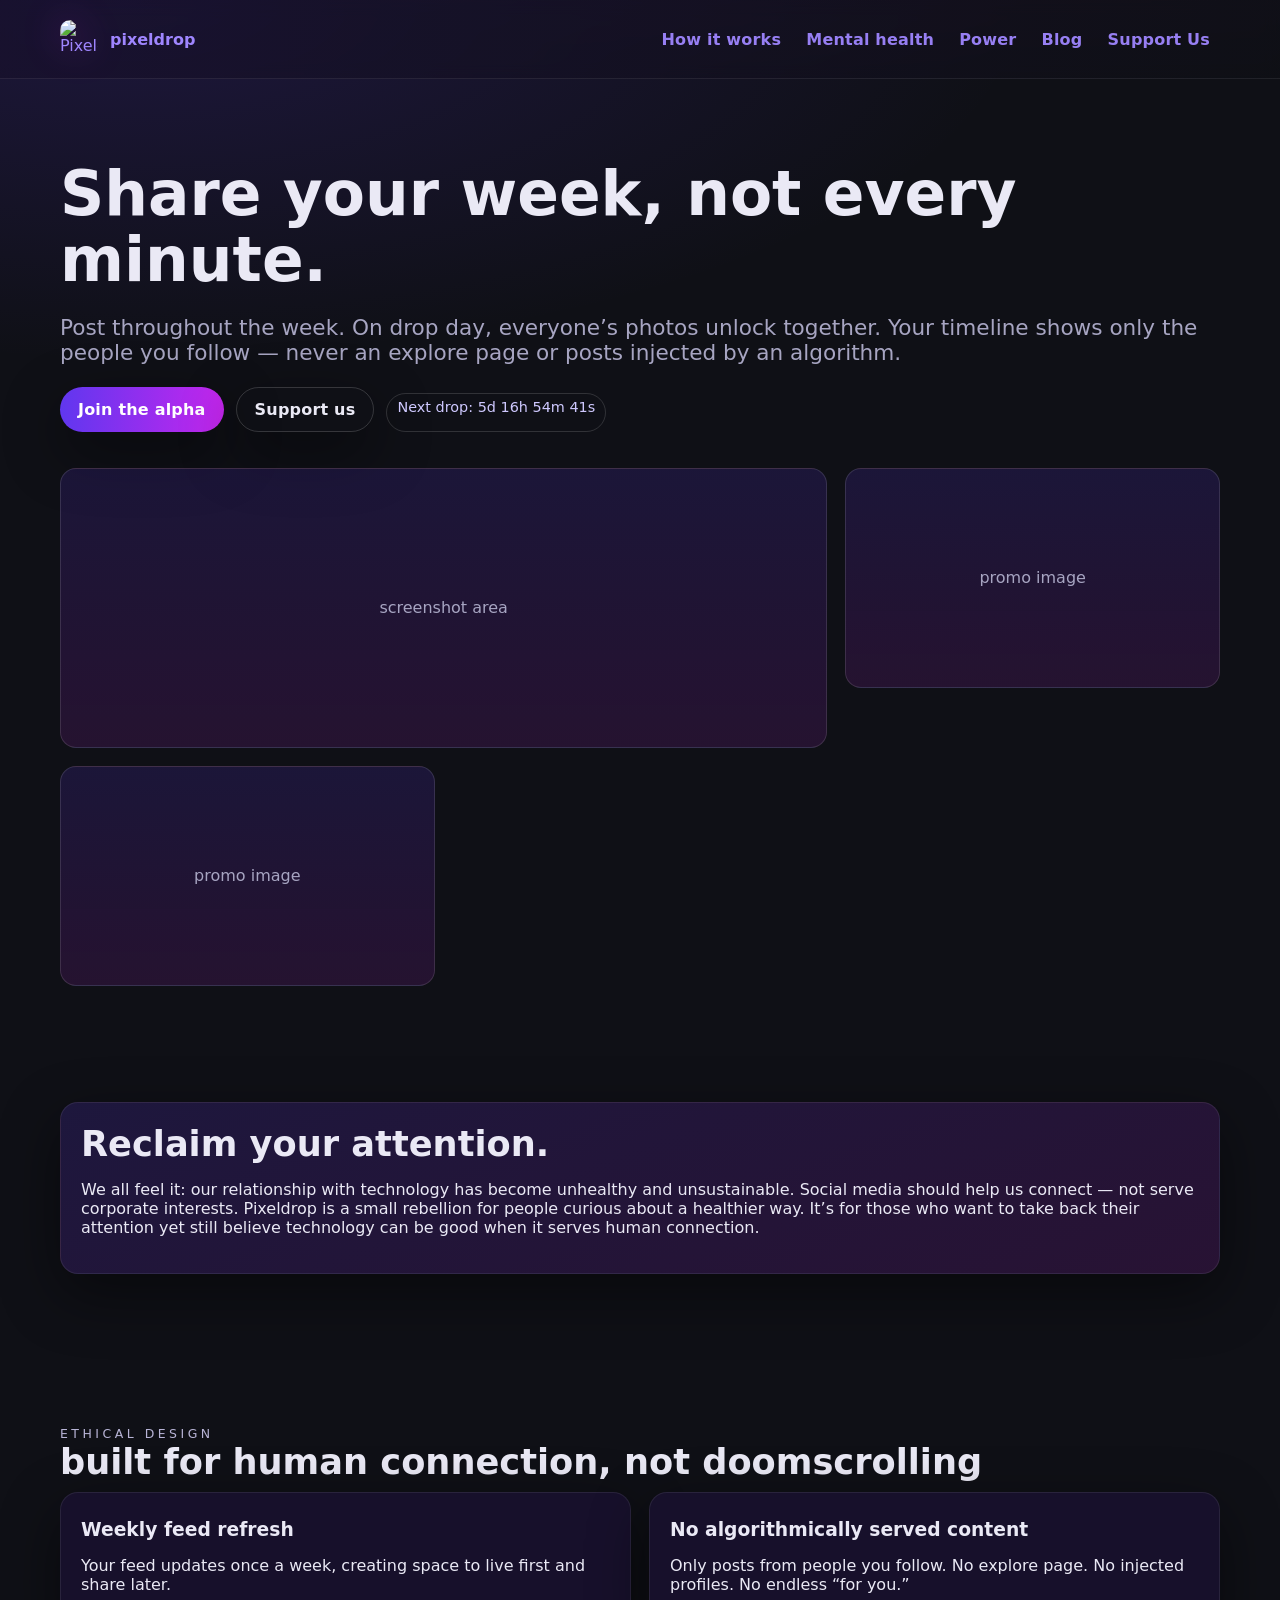
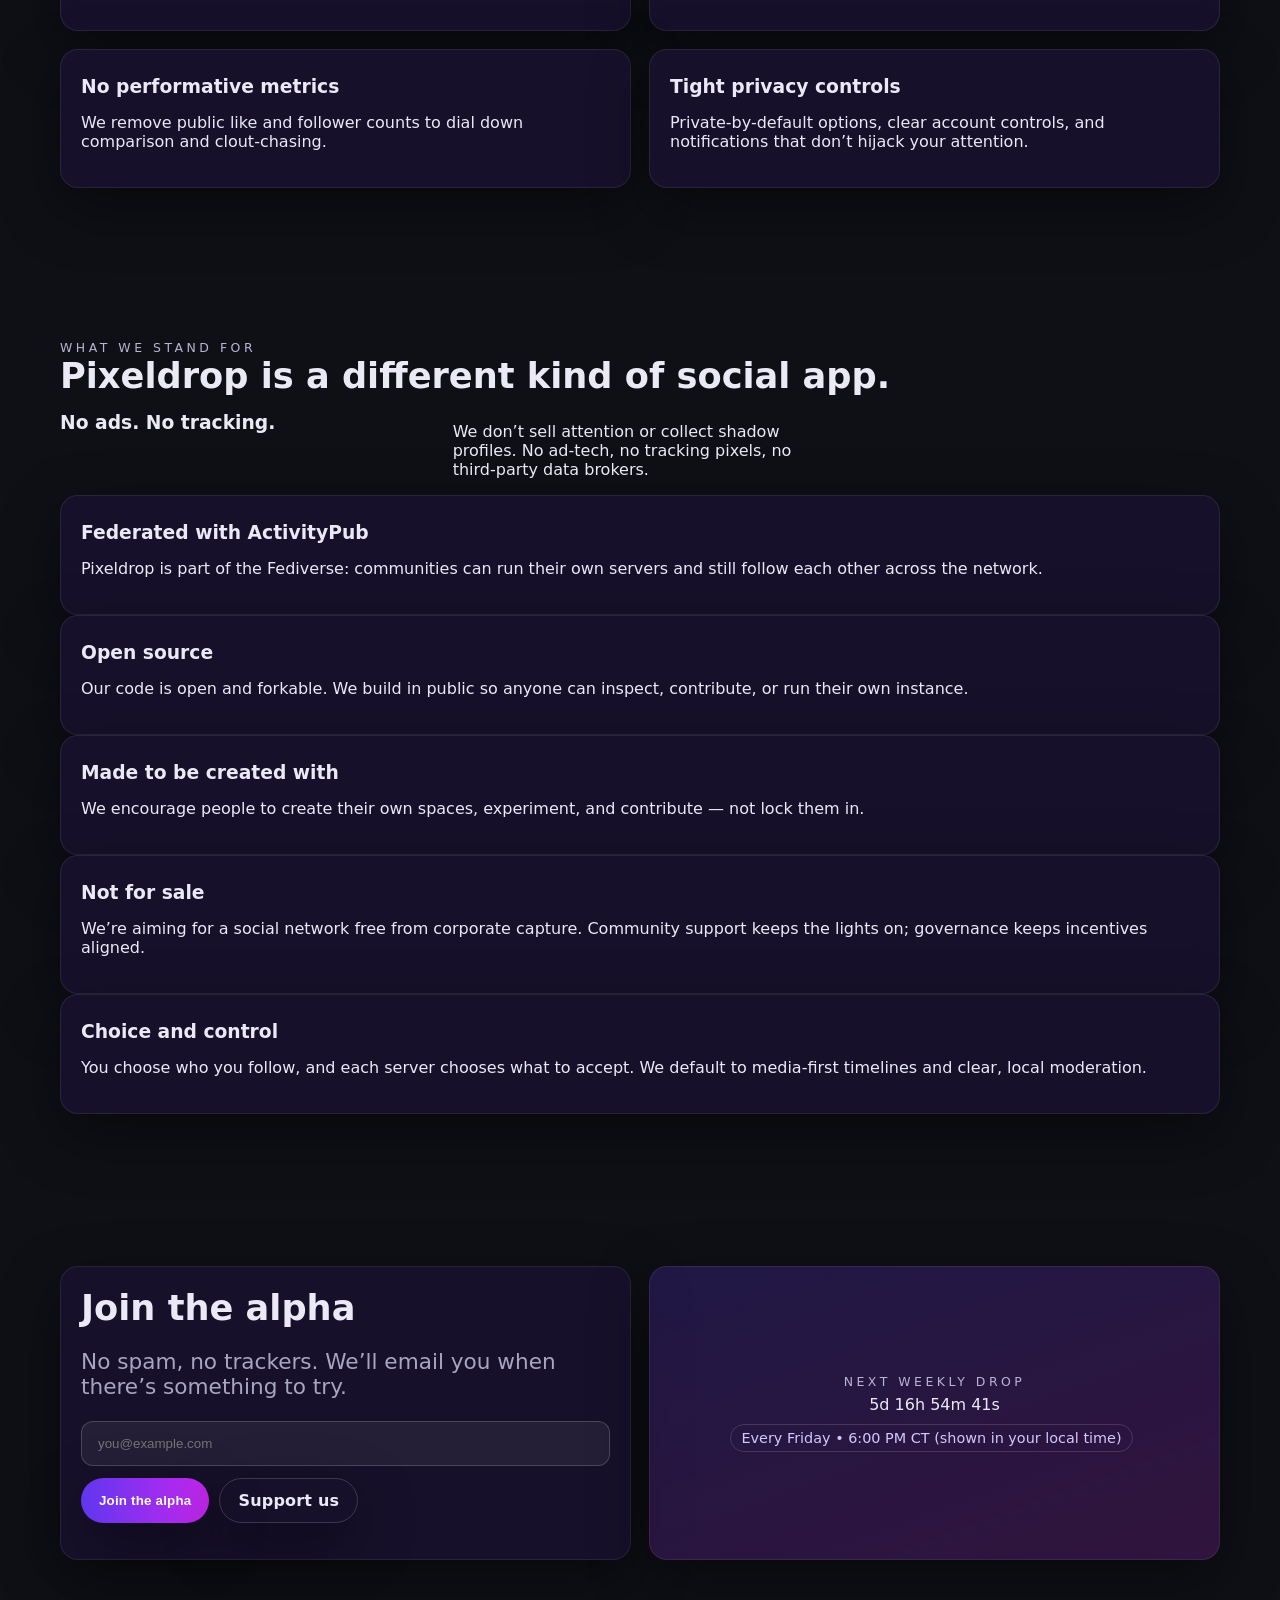
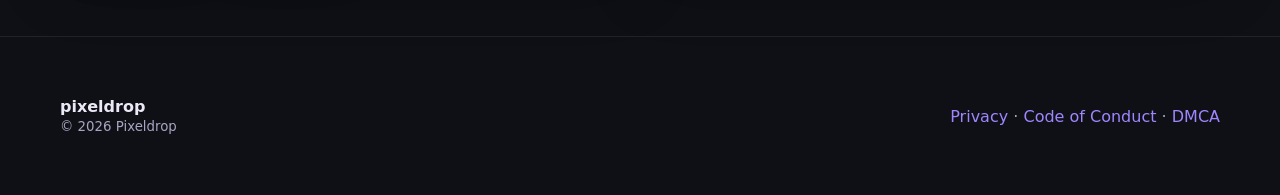
==== index.html @ 3a655468 "index title adjustment" ====
<!DOCTYPE html>
<html lang="en">
<head>
  <meta charset="utf-8" />
  <meta name="viewport" content="width=device-width, initial-scale=1" />
  <title>Pixeldrop — A calmer photo app</title>
  <meta name="description" content="Pixeldrop is a federated, photo‑first social app built for mental health. Weekly feed refresh. No algorithmically served content. No ads or tracking." />
  <meta name="theme-color" content="#0F1016" />
  <style>
    :root{
      --bg: #0F1016;            /* Dark Gray/Black */
      --panel: #17102B;         /* Dark Violet-Black */
      --ink: #EAE9F5;
      --muted: #A7A5C2;
      --purpleBlue: #6037EF;    /* Vivid Purple-Blue */
      --deepPurple: #5D208B;    /* Deep Purple */
      --magenta: #C526EE;       /* Bright Pink/Magenta */
      --radius: 18px;
      --shadow: 0 20px 60px rgba(0,0,0,.45);
      --max: 1200px;
      --gap: 18px;
    }
    *{ box-sizing:border-box }
    body{
      margin:0; color:var(--ink);
      font-family: ui-sans-serif, system-ui, -apple-system, Segoe UI, Roboto, Inter, "Helvetica Neue", Arial;
      background:
        radial-gradient(1200px 420px at 80% -10%, rgba(197,38,238,.16), transparent),
        radial-gradient(900px 360px at 10% 0%, rgba(96,55,239,.18), transparent),
        var(--bg);
    }
    a{ color:#9F86FF; text-decoration:none }
    a:hover{ text-decoration:underline }
    .container{ max-width:var(--max); margin:0 auto; padding:20px }
    header{ position:sticky; top:0; z-index:1000; background: linear-gradient(90deg, rgba(23,16,43,.65), rgba(15,16,22,.65)); backdrop-filter: blur(8px); border-bottom:1px solid rgba(255,255,255,.08) }
    .row{ display:flex; align-items:center; justify-content:space-between; gap:16px }
    nav a{ margin:0 10px; font-weight:700; letter-spacing:.2px; opacity:.95 }
    .brand{ display:flex; align-items:center; gap:12px }
    .brand .logo{ width:38px; height:38px; border-radius:10px; filter: drop-shadow(0 0 18px rgba(197,38,238,.35)) }
    .btn{ display:inline-flex; align-items:center; gap:10px; padding:12px 18px; border-radius:999px; font-weight:800; letter-spacing:.2px; border:0; cursor:pointer; box-shadow: var(--shadow) }
    .btn.primary{ background: linear-gradient(90deg, var(--purpleBlue), var(--magenta)); color:white }
    .btn.ghost{ background:transparent; color:var(--ink); border:1px solid rgba(255,255,255,.16) }
    .hero{ padding:72px 20px 40px }
    h1{ font-size: clamp(2.3rem, 2.8vw + 1.6rem, 4rem); line-height:1.08; margin:10px 0 12px }
    .lead{ font-size: clamp(1.05rem, .75vw + 1rem, 1.35rem); color:var(--muted) }
    .cta{ display:flex; gap:12px; flex-wrap:wrap; margin-top:20px }
    .gallery{ margin-top:36px; display:grid; grid-template-columns: repeat(12, 1fr); gap:var(--gap) }
    .frame{ grid-column: span 4; border-radius: 16px; background: linear-gradient(180deg, rgba(96,55,239,.16), rgba(197,38,238,.12)); border:1px solid rgba(255,255,255,.12); height:220px; display:grid; place-items:center; color:var(--muted) }
    .frame.tall{ grid-column: span 8; height:280px }
    .section{ padding:56px 20px }
    .panel{ background:var(--panel); border:1px solid rgba(255,255,255,.08); border-radius:var(--radius); padding:20px; box-shadow:var(--shadow) }
    .grid{ display:grid; gap:var(--gap) }
    .cols-2{ grid-template-columns: repeat(1, 1fr) }
    .cols-3{ grid-template-columns: repeat(1, 1fr) }
    @media (min-width: 900px){ .cols-2{ grid-template-columns: repeat(2, 1fr) } .cols-3{ grid-template-columns: repeat(3, 1fr) } }
    h2{ font-size: clamp(1.6rem, 1.3vw + 1.2rem, 2.2rem); margin:0 0 10px }
    h3{ margin:6px 0 8px }
    .kicker{ letter-spacing:.28em; text-transform:uppercase; color:#b8b4d6; font-size:.78rem }
    .pill{ display:inline-block; padding:5px 10px; border:1px solid rgba(255,255,255,.14); border-radius:999px; margin:6px 6px 0 0; font-size:.9rem; color:#cfc9ff }
    .footer{ padding:40px 20px; border-top:1px solid rgba(255,255,255,.08) }
    .sr-only{ position:absolute; width:1px; height:1px; padding:0; margin:-1px; overflow:hidden; clip:rect(0,0,0,0); white-space:nowrap; border:0 }
  </style>
</head>
<body>
  <header>
    <div class="container row">
      <a href="/" class="brand" aria-label="Pixeldrop home">
        <img class="logo" src="/assets/pixel_drop.png" alt="Pixeldrop logo" width="38" height="38" />
        <strong>pixeldrop</strong>
      </a>
      <nav aria-label="Primary">
        <a href="/how-it-works">How it works</a>
        <a href="/mental-health">Mental health</a>
        <a href="/power">Power</a>
        <a href="/blog">Blog</a>
        <a href="/support-us">Support Us</a>
      </nav>
    </div>
  </header>

  <main>
    <!-- HERO -->
    <section class="hero container">
      <h1>Share your week, not every minute.</h1>
      <p class="lead">Post throughout the week. On drop day, everyone’s photos unlock together. Your timeline shows only the people you follow — never an explore page or posts injected by an algorithm.</p>
      <div class="cta">
        <a class="btn primary" href="#newsletter">Join the alpha</a>
        <a class="btn ghost" href="/support-us">Support us</a>
        <span class="pill">Next drop: <span id="countdown" class="countdown">calculating…</span></span>
      </div>
      <!-- Screenshot / promo image frames -->
      <div class="gallery">
        <div class="frame tall">screenshot area</div>
        <div class="frame">promo image</div>
        <div class="frame">promo image</div>
      </div>
    </section>

    <!-- BLURB -->
    <section class="section">
      <div class="container">
        <div class="panel" style="background: linear-gradient(160deg, rgba(96,55,239,.18), rgba(197,38,238,.14));">
          <h2>Reclaim your attention.</h2>
          <p>We all feel it: our relationship with technology has become unhealthy and unsustainable. Social media should help us connect — not serve corporate interests. Pixeldrop is a small rebellion for people curious about a healthier way. It’s for those who want to take back their attention yet still believe technology can be good when it serves human connection.</p>
        </div>
      </div>
    </section>

    <!-- ETHICAL DESIGN -->
    <section class="section">
      <div class="container">
        <div class="kicker">Ethical design</div>
        <h2>built for human connection, not doomscrolling</h2>
        <div class="grid cols-2">
          <div class="panel">
            <h3>Weekly feed refresh</h3>
            <p>Your feed updates once a week, creating space to live first and share later.</p>
          </div>
          <div class="panel">
            <h3>No algorithmically served content</h3>
            <p>Only posts from people you follow. No explore page. No injected profiles. No endless “for you.”</p>
          </div>
          <div class="panel">
            <h3>No performative metrics</h3>
            <p>We remove public like and follower counts to dial down comparison and clout-chasing.</p>
          </div>
          <div class="panel">
            <h3>Tight privacy controls</h3>
            <p>Private-by-default options, clear account controls, and notifications that don’t hijack your attention.</p>
          </div>
        </div>
      </div>
    </section>

    <!-- PRINCIPLES -->
    <section class="section">
      <div class="container">
        <div class="kicker">What we stand for</div>
        <h2>Pixeldrop is a different kind of social app.</h2>
        <div class="grid cols-3">
            <h3>No ads. No tracking.</h3>
            <p>We don’t sell attention or collect shadow profiles. No ad-tech, no tracking pixels, no third-party data brokers.</p>
          </div>
          <div class="panel">
            <h3>Federated with ActivityPub</h3>
            <p>Pixeldrop is part of the Fediverse: communities can run their own servers and still follow each other across the network.</p>
          </div>
          <div class="panel">
            <h3>Open source</h3>
            <p>Our code is open and forkable. We build in public so anyone can inspect, contribute, or run their own instance.</p>
          </div>
          <div class="panel">
            <h3>Made to be created with</h3>
            <p>We encourage people to create their own spaces, experiment, and contribute — not lock them in.</p>
          </div>
          <div class="panel">
            <h3>Not for sale</h3>
            <p>We’re aiming for a social network free from corporate capture. Community support keeps the lights on; governance keeps incentives aligned.</p>
          </div>
          <div class="panel">
            <h3>Choice and control</h3>
            <p>You choose who you follow, and each server chooses what to accept. We default to media-first timelines and clear, local moderation.</p>
          </div>
        </div>
      </div>
    </section>

    <!-- NEWSLETTER / ALPHA SIGNUP -->
    <section id="newsletter" class="section">
      <div class="container">
        <div class="grid cols-2">
          <div class="panel">
            <h2>Join the alpha</h2>
            <p class="lead">No spam, no trackers. We’ll email you when there’s something to try.</p>
            <form onsubmit="return signup(event)">
              <label class="sr-only" for="email">Email address</label>
              <input id="email" name="email" type="email" required placeholder="you@example.com"
                style="width:100%; padding:14px 16px; border-radius: 12px; border:1px solid rgba(255,255,255,.18); background: rgba(255,255,255,.06); color:var(--ink)">
              <div style="display:flex; gap:10px; margin-top: 12px">
                <button class="btn primary" type="submit">Join the alpha</button>
                <a class="btn ghost" href="/support-us">Support us</a>
              </div>
              <p id="msg" style="margin-top:10px; color:#cfc9ff" aria-live="polite"></p>
            </form>
          </div>
          <div class="panel" style="display:grid; place-items:center; background: linear-gradient(160deg, rgba(96,55,239,.22), rgba(197,38,238,.18));">
            <div style="text-align:center">
              <div class="kicker">Next weekly drop</div>
              <div id="countdown2" class="countdown" style="margin-top:6px">calculating…</div>
              <div class="pill" style="margin-top:10px">Every Friday • 6:00 PM CT (shown in your local time)</div>
            </div>
          </div>
        </div>
      </div>
    </section>
  </main>

  <footer class="footer">
    <div class="container row">
      <div>
        <strong>pixeldrop</strong><br>
        <small style="color:var(--muted)">© <span id="year"></span> Pixeldrop</small>
      </div>
      <div style="color:var(--muted)">
        <a href="/privacy">Privacy</a> · <a href="/code-of-conduct">Code of Conduct</a> · <a href="/dmca">DMCA</a>
      </div>
    </div>
  </footer>

  <script>
    // Timezone-aware countdown to Friday 6:00 PM America/Chicago, displayed in the visitor's local time
    (function(){
      const tz = 'America/Chicago';
      const dtf = new Intl.DateTimeFormat('en-US', { timeZone: tz, hour12:false, year:'numeric', month:'2-digit', day:'2-digit', hour:'2-digit', minute:'2-digit', second:'2-digit' });

      function parts(date){ return Object.fromEntries(dtf.formatToParts(date).map(p=>[p.type, p.value])); }

      function centralNowAsUTC(){
        const p = parts(new Date());
        return new Date(Date.UTC(p.year, p.month-1, p.day, p.hour, p.minute, p.second));
      }

      function toUTCFromCentralLocal(year, month, day, hour, minute){
        // Create a date that *assumes* the provided central local time is UTC, then adjust by the zone offset at that moment
        const assumed = new Date(Date.UTC(year, month-1, day, hour, minute, 0));
        const pp = parts(assumed);
        const assumedAsUTC = Date.UTC(pp.year, pp.month-1, pp.day, pp.hour, pp.minute, pp.second);
        const offsetMin = (assumedAsUTC - assumed.getTime()) / 60000; // minutes east of UTC
        return new Date(assumed.getTime() - offsetMin*60000);
      }

      function nextFriday18CT(){
        const nowCentralUTC = centralNowAsUTC();
        const dow = nowCentralUTC.getUTCDay(); // Central day-of-week
        const FRIDAY = 5;
        let add = (7 + FRIDAY - dow) % 7;
        const mins = nowCentralUTC.getUTCHours()*60 + nowCentralUTC.getUTCMinutes();
        if(add === 0 && mins >= 18*60) add = 7; // if it's already past 6pm CT today, go to next week
        const y = nowCentralUTC.getUTCFullYear();
        const m = nowCentralUTC.getUTCMonth();
        const d = nowCentralUTC.getUTCDate() + add;
        return toUTCFromCentralLocal(y, m+1, d, 18, 0);
      }

      const target = nextFriday18CT();
      function tick(){
        const now = new Date();
        const diff = target - now;
        const el1 = document.getElementById('countdown');
        const el2 = document.getElementById('countdown2');
        if(diff <= 0){ el1.textContent = 'dropping now ✨'; if(el2) el2.textContent = 'dropping now ✨'; return; }
        const d = Math.floor(diff / (1000*60*60*24));
        const h = Math.floor((diff / (1000*60*60)) % 24);
        const m = Math.floor((diff / (1000*60)) % 60);
        const s = Math.floor((diff / 1000) % 60);
        const text = `${d}d ${h}h ${m}m ${s}s`;
        el1.textContent = text; if(el2) el2.textContent = text;
      }
      tick();
      setInterval(tick, 1000);
    })();

    function signup(e){
      e.preventDefault();
      const email = document.getElementById('email').value.trim();
      const msg = document.getElementById('msg');
      if(!/^[^\s@]+@[^\s@]+\.[^\s@]+$/.test(email)){ msg.textContent='Please enter a valid email.'; return false; }
      msg.textContent = 'Thanks — we\'ll be in touch.'; e.target.reset(); return false;
    }

    document.getElementById('year').textContent = new Date().getFullYear();
  </script>
</body>
</html>
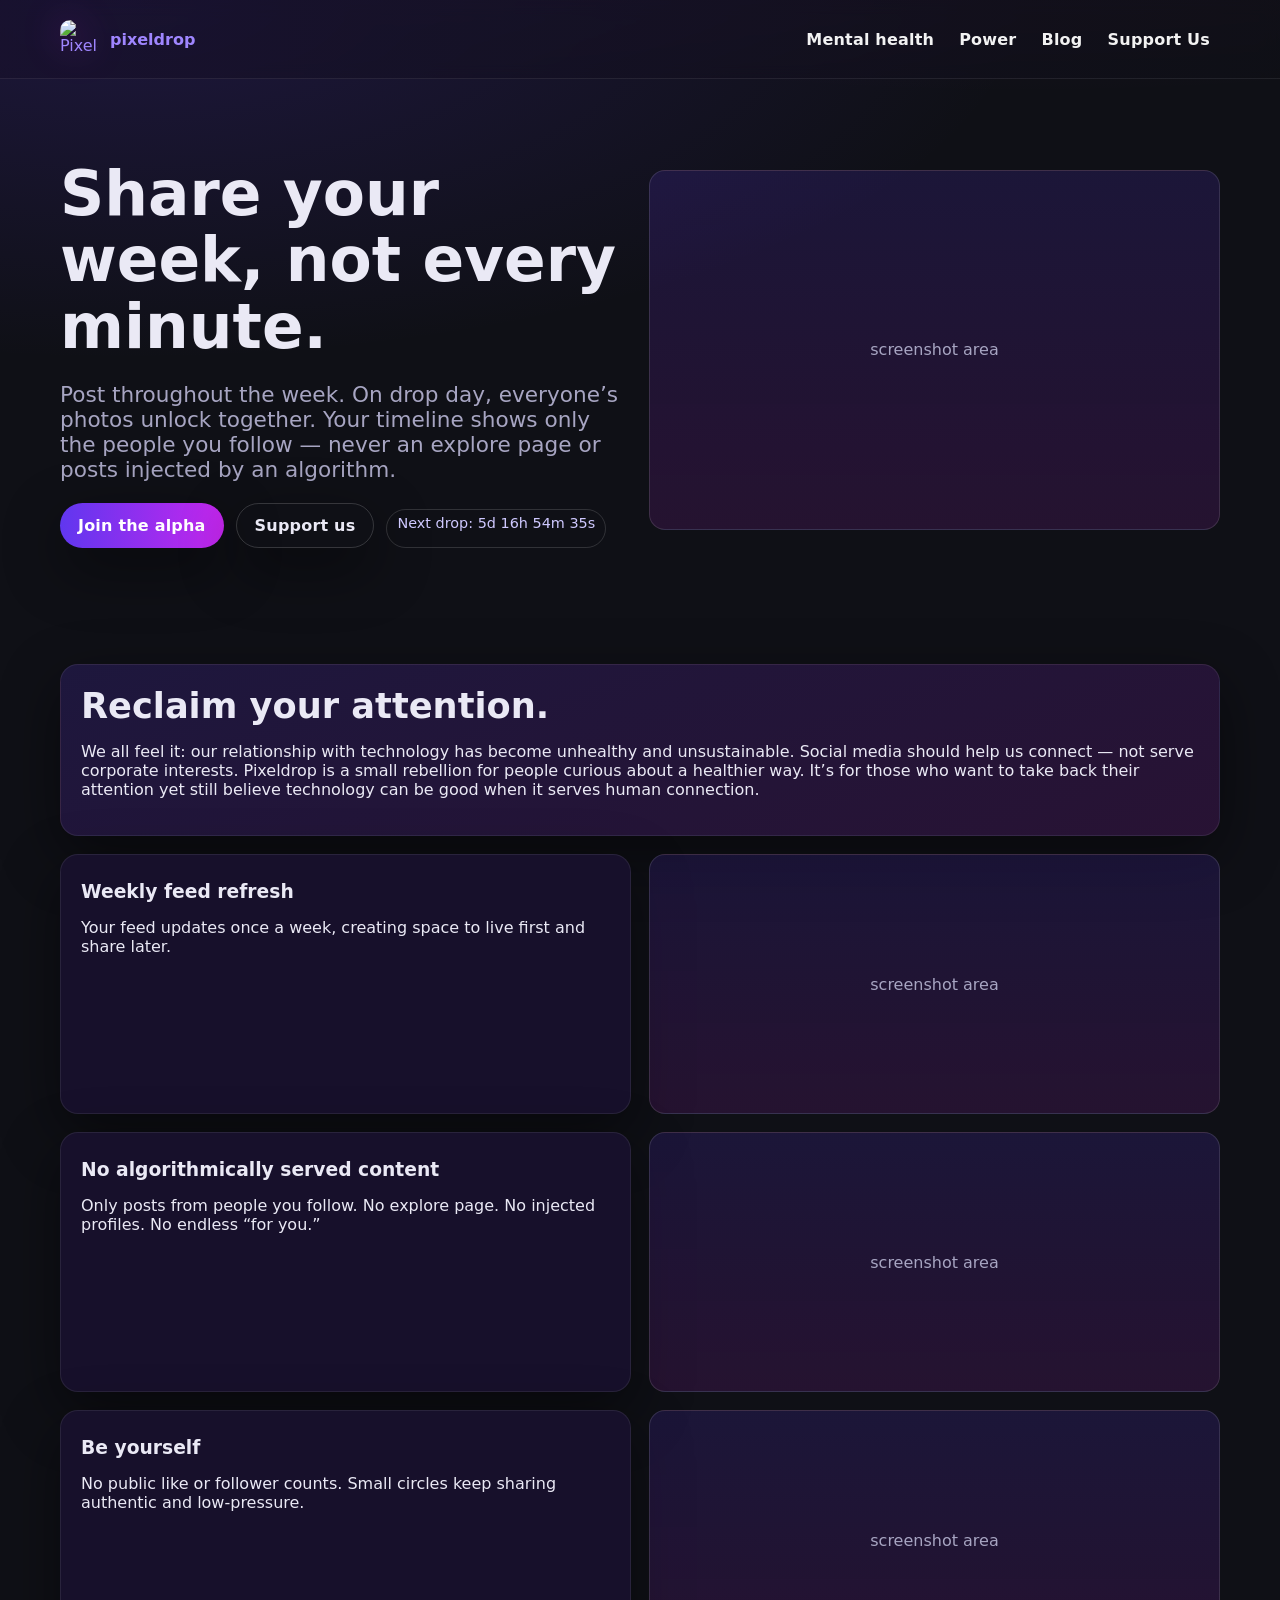
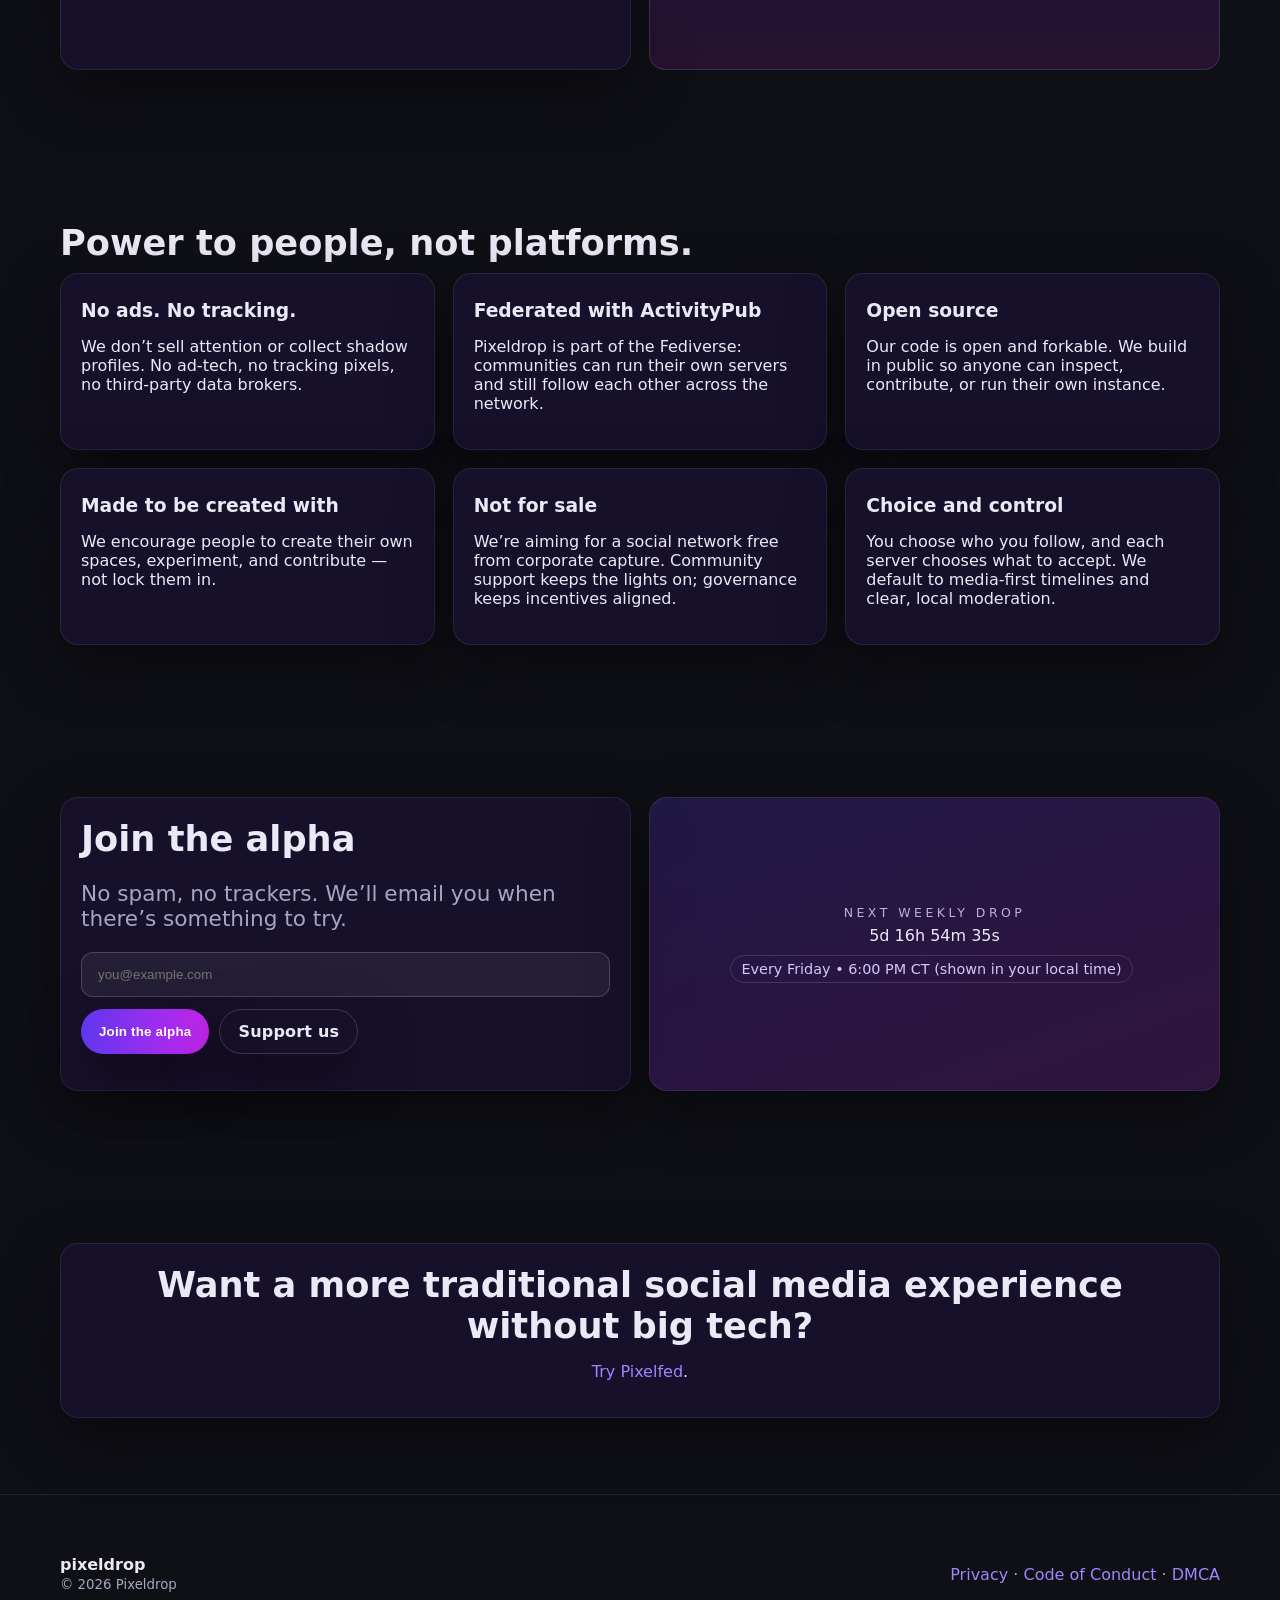
==== commit 778162c7: "Revamp landing content and navigation" ====
--- a/index.html
+++ b/index.html
@@ -34,25 +34,31 @@
     .container{ max-width:var(--max); margin:0 auto; padding:20px }
     header{ position:sticky; top:0; z-index:1000; background: linear-gradient(90deg, rgba(23,16,43,.65), rgba(15,16,22,.65)); backdrop-filter: blur(8px); border-bottom:1px solid rgba(255,255,255,.08) }
     .row{ display:flex; align-items:center; justify-content:space-between; gap:16px }
-    nav a{ margin:0 10px; font-weight:700; letter-spacing:.2px; opacity:.95 }
+    nav a{ margin:0 10px; font-weight:700; letter-spacing:.2px; opacity:.95; color:white; text-decoration:none }
+    nav a:hover{ text-decoration:none }
     .brand{ display:flex; align-items:center; gap:12px }
     .brand .logo{ width:38px; height:38px; border-radius:10px; filter: drop-shadow(0 0 18px rgba(197,38,238,.35)) }
     .btn{ display:inline-flex; align-items:center; gap:10px; padding:12px 18px; border-radius:999px; font-weight:800; letter-spacing:.2px; border:0; cursor:pointer; box-shadow: var(--shadow) }
     .btn.primary{ background: linear-gradient(90deg, var(--purpleBlue), var(--magenta)); color:white }
     .btn.ghost{ background:transparent; color:var(--ink); border:1px solid rgba(255,255,255,.16) }
     .hero{ padding:72px 20px 40px }
+    .hero-grid{ display:grid; gap:var(--gap) }
     h1{ font-size: clamp(2.3rem, 2.8vw + 1.6rem, 4rem); line-height:1.08; margin:10px 0 12px }
     .lead{ font-size: clamp(1.05rem, .75vw + 1rem, 1.35rem); color:var(--muted) }
     .cta{ display:flex; gap:12px; flex-wrap:wrap; margin-top:20px }
-    .gallery{ margin-top:36px; display:grid; grid-template-columns: repeat(12, 1fr); gap:var(--gap) }
-    .frame{ grid-column: span 4; border-radius: 16px; background: linear-gradient(180deg, rgba(96,55,239,.16), rgba(197,38,238,.12)); border:1px solid rgba(255,255,255,.12); height:220px; display:grid; place-items:center; color:var(--muted) }
-    .frame.tall{ grid-column: span 8; height:280px }
+    .preview{ border-radius:16px; background: linear-gradient(180deg, rgba(96,55,239,.16), rgba(197,38,238,.12)); border:1px solid rgba(255,255,255,.12); height:260px; display:grid; place-items:center; color:var(--muted) }
+    .hero-grid .preview{ margin-top:36px }
     .section{ padding:56px 20px }
     .panel{ background:var(--panel); border:1px solid rgba(255,255,255,.08); border-radius:var(--radius); padding:20px; box-shadow:var(--shadow) }
     .grid{ display:grid; gap:var(--gap) }
     .cols-2{ grid-template-columns: repeat(1, 1fr) }
     .cols-3{ grid-template-columns: repeat(1, 1fr) }
-    @media (min-width: 900px){ .cols-2{ grid-template-columns: repeat(2, 1fr) } .cols-3{ grid-template-columns: repeat(3, 1fr) } }
+    @media (min-width: 900px){
+      .cols-2{ grid-template-columns: repeat(2, 1fr) }
+      .cols-3{ grid-template-columns: repeat(3, 1fr) }
+      .hero-grid{ grid-template-columns:1fr 1fr; align-items:center }
+      .hero-grid .preview{ margin-top:0; height:360px }
+    }
     h2{ font-size: clamp(1.6rem, 1.3vw + 1.2rem, 2.2rem); margin:0 0 10px }
     h3{ margin:6px 0 8px }
     .kicker{ letter-spacing:.28em; text-transform:uppercase; color:#b8b4d6; font-size:.78rem }
@@ -69,7 +75,6 @@
         <strong>pixeldrop</strong>
       </a>
       <nav aria-label="Primary">
-        <a href="/how-it-works">How it works</a>
         <a href="/mental-health">Mental health</a>
         <a href="/power">Power</a>
         <a href="/blog">Blog</a>
@@ -81,53 +86,50 @@
   <main>
     <!-- HERO -->
     <section class="hero container">
-      <h1>Share your week, not every minute.</h1>
-      <p class="lead">Post throughout the week. On drop day, everyone’s photos unlock together. Your timeline shows only the people you follow — never an explore page or posts injected by an algorithm.</p>
-      <div class="cta">
-        <a class="btn primary" href="#newsletter">Join the alpha</a>
-        <a class="btn ghost" href="/support-us">Support us</a>
-        <span class="pill">Next drop: <span id="countdown" class="countdown">calculating…</span></span>
-      </div>
-      <!-- Screenshot / promo image frames -->
-      <div class="gallery">
-        <div class="frame tall">screenshot area</div>
-        <div class="frame">promo image</div>
-        <div class="frame">promo image</div>
-      </div>
-    </section>
-
-    <!-- BLURB -->
+      <div class="hero-grid">
+        <div>
+          <h1>Share your week, not every minute.</h1>
+          <p class="lead">Post throughout the week. On drop day, everyone’s photos unlock together. Your timeline shows only the people you follow — never an explore page or posts injected by an algorithm.</p>
+          <div class="cta">
+            <a class="btn primary" href="#newsletter">Join the alpha</a>
+            <a class="btn ghost" href="/support-us">Support us</a>
+            <span class="pill">Next drop: <span id="countdown" class="countdown">calculating…</span></span>
+          </div>
+        </div>
+        <div class="preview">screenshot area</div>
+      </div>
+    </section>
+
+    <!-- ATTENTION & DESIGN -->
     <section class="section">
       <div class="container">
         <div class="panel" style="background: linear-gradient(160deg, rgba(96,55,239,.18), rgba(197,38,238,.14));">
           <h2>Reclaim your attention.</h2>
           <p>We all feel it: our relationship with technology has become unhealthy and unsustainable. Social media should help us connect — not serve corporate interests. Pixeldrop is a small rebellion for people curious about a healthier way. It’s for those who want to take back their attention yet still believe technology can be good when it serves human connection.</p>
         </div>
-      </div>
-    </section>
-
-    <!-- ETHICAL DESIGN -->
-    <section class="section">
-      <div class="container">
-        <div class="kicker">Ethical design</div>
-        <h2>built for human connection, not doomscrolling</h2>
-        <div class="grid cols-2">
+
+        <div class="grid cols-2" style="margin-top:var(--gap)">
           <div class="panel">
             <h3>Weekly feed refresh</h3>
             <p>Your feed updates once a week, creating space to live first and share later.</p>
           </div>
+          <div class="preview">screenshot area</div>
+        </div>
+
+        <div class="grid cols-2" style="margin-top:var(--gap)">
           <div class="panel">
             <h3>No algorithmically served content</h3>
             <p>Only posts from people you follow. No explore page. No injected profiles. No endless “for you.”</p>
           </div>
-          <div class="panel">
-            <h3>No performative metrics</h3>
-            <p>We remove public like and follower counts to dial down comparison and clout-chasing.</p>
-          </div>
-          <div class="panel">
-            <h3>Tight privacy controls</h3>
-            <p>Private-by-default options, clear account controls, and notifications that don’t hijack your attention.</p>
-          </div>
+          <div class="preview">screenshot area</div>
+        </div>
+
+        <div class="grid cols-2" style="margin-top:var(--gap)">
+          <div class="panel">
+            <h3>Be yourself</h3>
+            <p>No public like or follower counts. Small circles keep sharing authentic and low-pressure.</p>
+          </div>
+          <div class="preview">screenshot area</div>
         </div>
       </div>
     </section>
@@ -135,9 +137,9 @@
     <!-- PRINCIPLES -->
     <section class="section">
       <div class="container">
-        <div class="kicker">What we stand for</div>
-        <h2>Pixeldrop is a different kind of social app.</h2>
+        <h2>Power to people, not platforms.</h2>
         <div class="grid cols-3">
+          <div class="panel">
             <h3>No ads. No tracking.</h3>
             <p>We don’t sell attention or collect shadow profiles. No ad-tech, no tracking pixels, no third-party data brokers.</p>
           </div>
@@ -190,6 +192,15 @@
               <div class="pill" style="margin-top:10px">Every Friday • 6:00 PM CT (shown in your local time)</div>
             </div>
           </div>
+        </div>
+      </div>
+    </section>
+
+    <section class="section">
+      <div class="container">
+        <div class="panel" style="text-align:center">
+          <h2>Want a more traditional social media experience without big tech?</h2>
+          <p><a href="https://pixelfed.org">Try Pixelfed</a>.</p>
         </div>
       </div>
     </section>
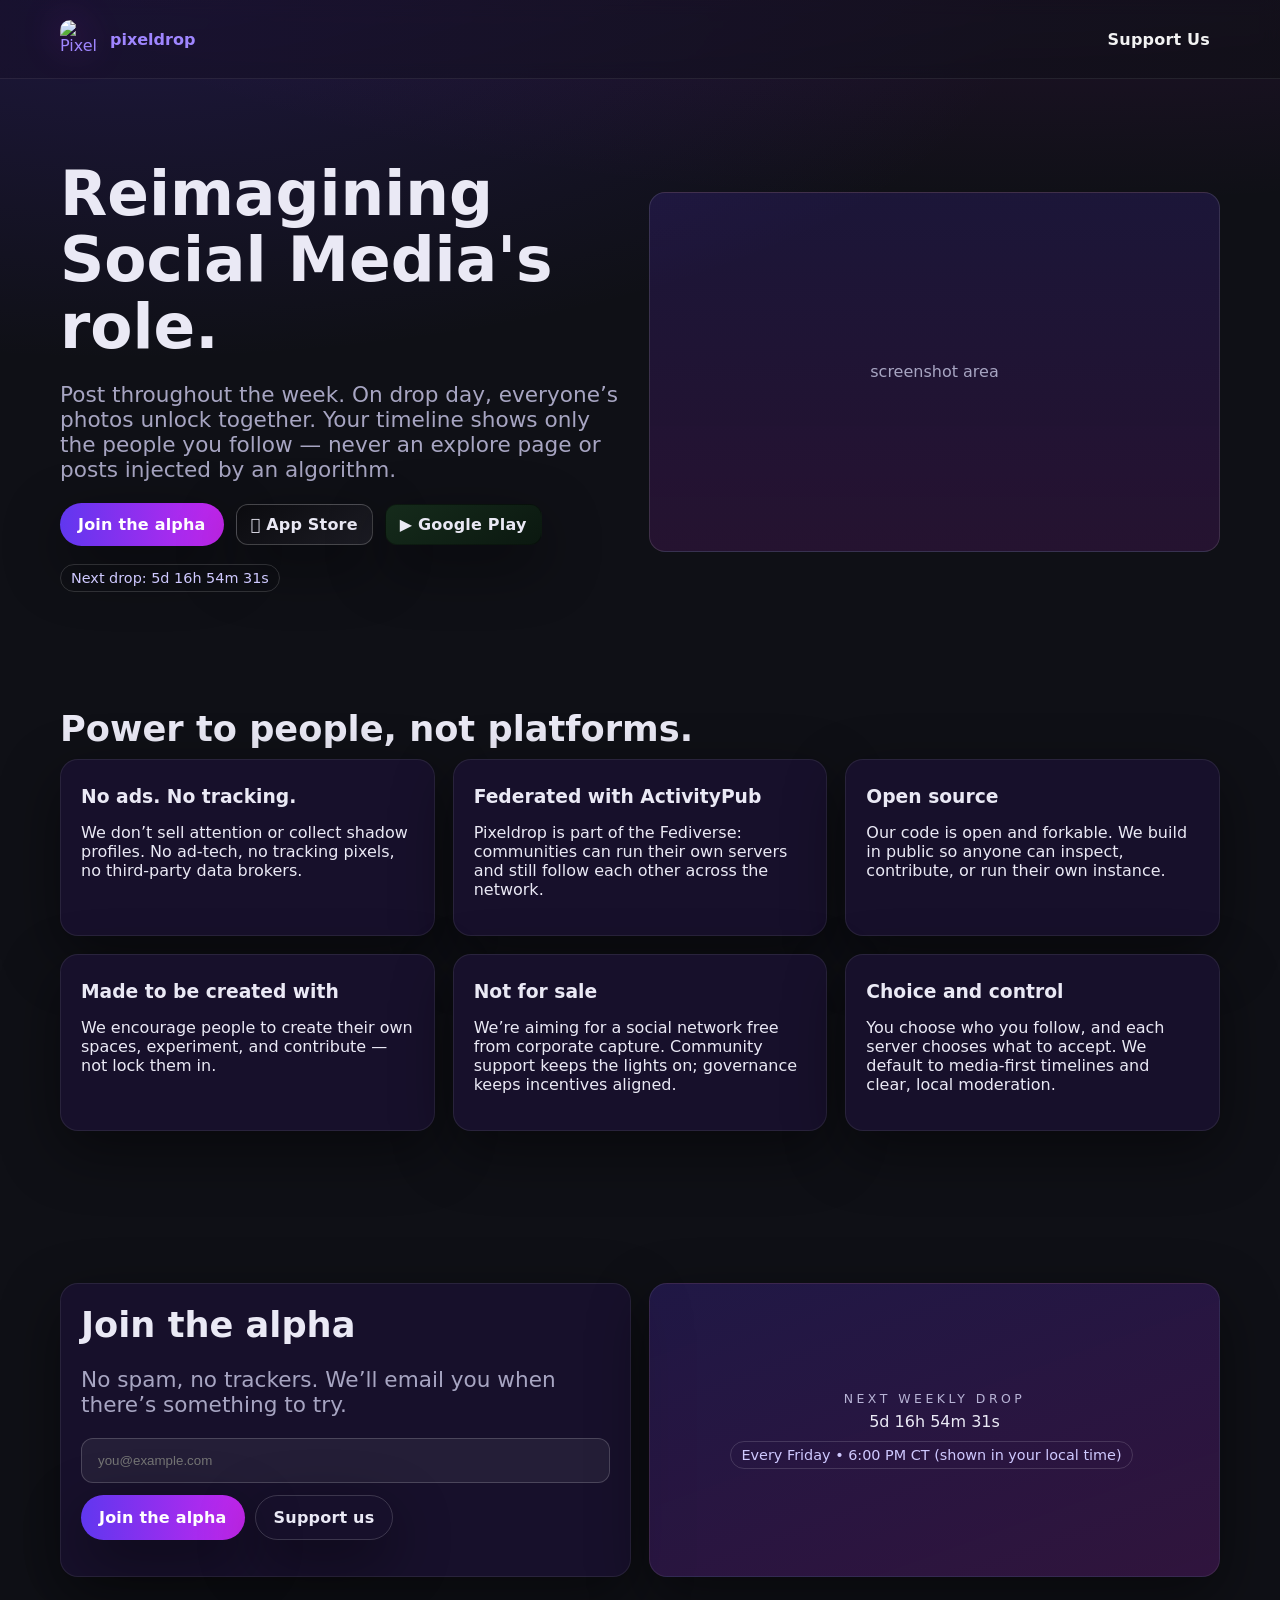
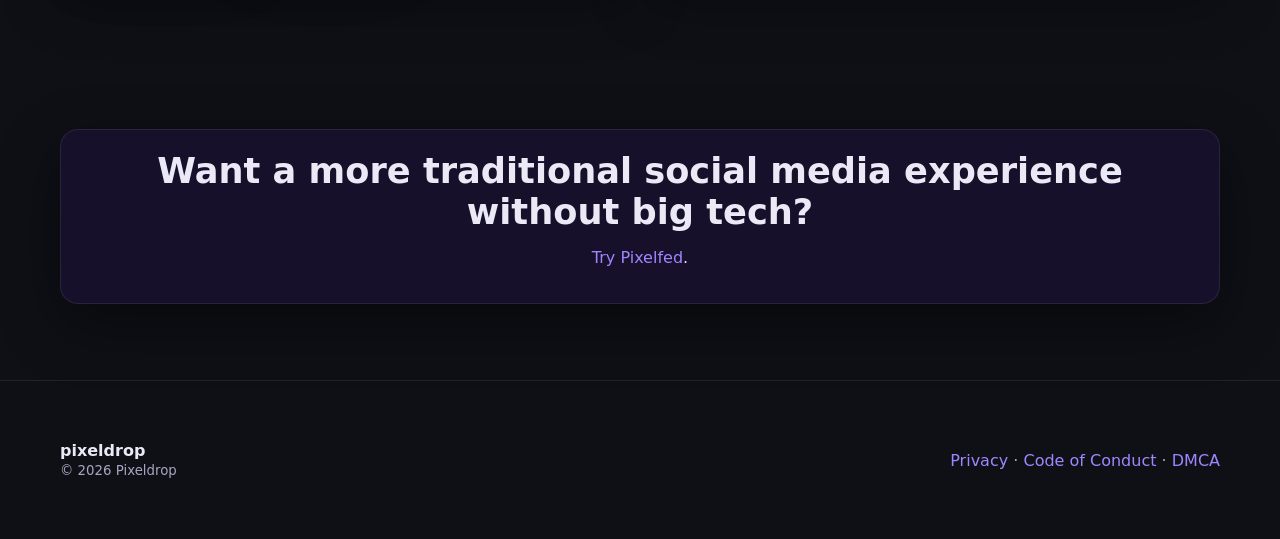
==== commit edf2aeb7: "Refresh hero CTA and navigation" ====
--- a/index.html
+++ b/index.html
@@ -45,7 +45,10 @@
     .hero-grid{ display:grid; gap:var(--gap) }
     h1{ font-size: clamp(2.3rem, 2.8vw + 1.6rem, 4rem); line-height:1.08; margin:10px 0 12px }
     .lead{ font-size: clamp(1.05rem, .75vw + 1rem, 1.35rem); color:var(--muted) }
-    .cta{ display:flex; gap:12px; flex-wrap:wrap; margin-top:20px }
+    .cta{ display:flex; gap:12px; flex-wrap:wrap; align-items:center; margin-top:20px }
+    .store-badge{ display:inline-flex; align-items:center; gap:8px; padding:10px 14px; border-radius:12px; font-weight:700; letter-spacing:.2px; text-decoration:none; border:1px solid rgba(255,255,255,.16); background:rgba(255,255,255,.06); color:var(--ink); box-shadow: var(--shadow) }
+    .store-badge.app{ background:linear-gradient(145deg, #0b0b0f, #1c1c24); border-color:rgba(255,255,255,.22) }
+    .store-badge.play{ background:linear-gradient(145deg, #152b1b, #0b1810); border-color:rgba(0,0,0,.35) }
     .preview{ border-radius:16px; background: linear-gradient(180deg, rgba(96,55,239,.16), rgba(197,38,238,.12)); border:1px solid rgba(255,255,255,.12); height:260px; display:grid; place-items:center; color:var(--muted) }
     .hero-grid .preview{ margin-top:36px }
     .section{ padding:56px 20px }
@@ -75,9 +78,6 @@
         <strong>pixeldrop</strong>
       </a>
       <nav aria-label="Primary">
-        <a href="/mental-health">Mental health</a>
-        <a href="/power">Power</a>
-        <a href="/blog">Blog</a>
         <a href="/support-us">Support Us</a>
       </nav>
     </div>
@@ -88,52 +88,18 @@
     <section class="hero container">
       <div class="hero-grid">
         <div>
-          <h1>Share your week, not every minute.</h1>
+          <h1>Reimagining Social Media's role.</h1>
           <p class="lead">Post throughout the week. On drop day, everyone’s photos unlock together. Your timeline shows only the people you follow — never an explore page or posts injected by an algorithm.</p>
           <div class="cta">
-            <a class="btn primary" href="#newsletter">Join the alpha</a>
-            <a class="btn ghost" href="/support-us">Support us</a>
+            <a class="btn primary" href="https://pixelfed.social/" target="_blank" rel="noreferrer">Join the alpha</a>
+            <a class="store-badge app" href="#" aria-label="Download on the App Store"> App Store</a>
+            <a class="store-badge play" href="#" aria-label="Get it on Google Play">▶ Google Play</a>
             <span class="pill">Next drop: <span id="countdown" class="countdown">calculating…</span></span>
           </div>
         </div>
         <div class="preview">screenshot area</div>
       </div>
     </section>
-
-    <!-- ATTENTION & DESIGN -->
-    <section class="section">
-      <div class="container">
-        <div class="panel" style="background: linear-gradient(160deg, rgba(96,55,239,.18), rgba(197,38,238,.14));">
-          <h2>Reclaim your attention.</h2>
-          <p>We all feel it: our relationship with technology has become unhealthy and unsustainable. Social media should help us connect — not serve corporate interests. Pixeldrop is a small rebellion for people curious about a healthier way. It’s for those who want to take back their attention yet still believe technology can be good when it serves human connection.</p>
-        </div>
-
-        <div class="grid cols-2" style="margin-top:var(--gap)">
-          <div class="panel">
-            <h3>Weekly feed refresh</h3>
-            <p>Your feed updates once a week, creating space to live first and share later.</p>
-          </div>
-          <div class="preview">screenshot area</div>
-        </div>
-
-        <div class="grid cols-2" style="margin-top:var(--gap)">
-          <div class="panel">
-            <h3>No algorithmically served content</h3>
-            <p>Only posts from people you follow. No explore page. No injected profiles. No endless “for you.”</p>
-          </div>
-          <div class="preview">screenshot area</div>
-        </div>
-
-        <div class="grid cols-2" style="margin-top:var(--gap)">
-          <div class="panel">
-            <h3>Be yourself</h3>
-            <p>No public like or follower counts. Small circles keep sharing authentic and low-pressure.</p>
-          </div>
-          <div class="preview">screenshot area</div>
-        </div>
-      </div>
-    </section>
-
     <!-- PRINCIPLES -->
     <section class="section">
       <div class="container">
@@ -178,8 +144,8 @@
               <label class="sr-only" for="email">Email address</label>
               <input id="email" name="email" type="email" required placeholder="you@example.com"
                 style="width:100%; padding:14px 16px; border-radius: 12px; border:1px solid rgba(255,255,255,.18); background: rgba(255,255,255,.06); color:var(--ink)">
-              <div style="display:flex; gap:10px; margin-top: 12px">
-                <button class="btn primary" type="submit">Join the alpha</button>
+              <div style="display:flex; gap:10px; margin-top: 12px; flex-wrap:wrap">
+                <a class="btn primary" href="https://pixelfed.social/" target="_blank" rel="noreferrer">Join the alpha</a>
                 <a class="btn ghost" href="/support-us">Support us</a>
               </div>
               <p id="msg" style="margin-top:10px; color:#cfc9ff" aria-live="polite"></p>
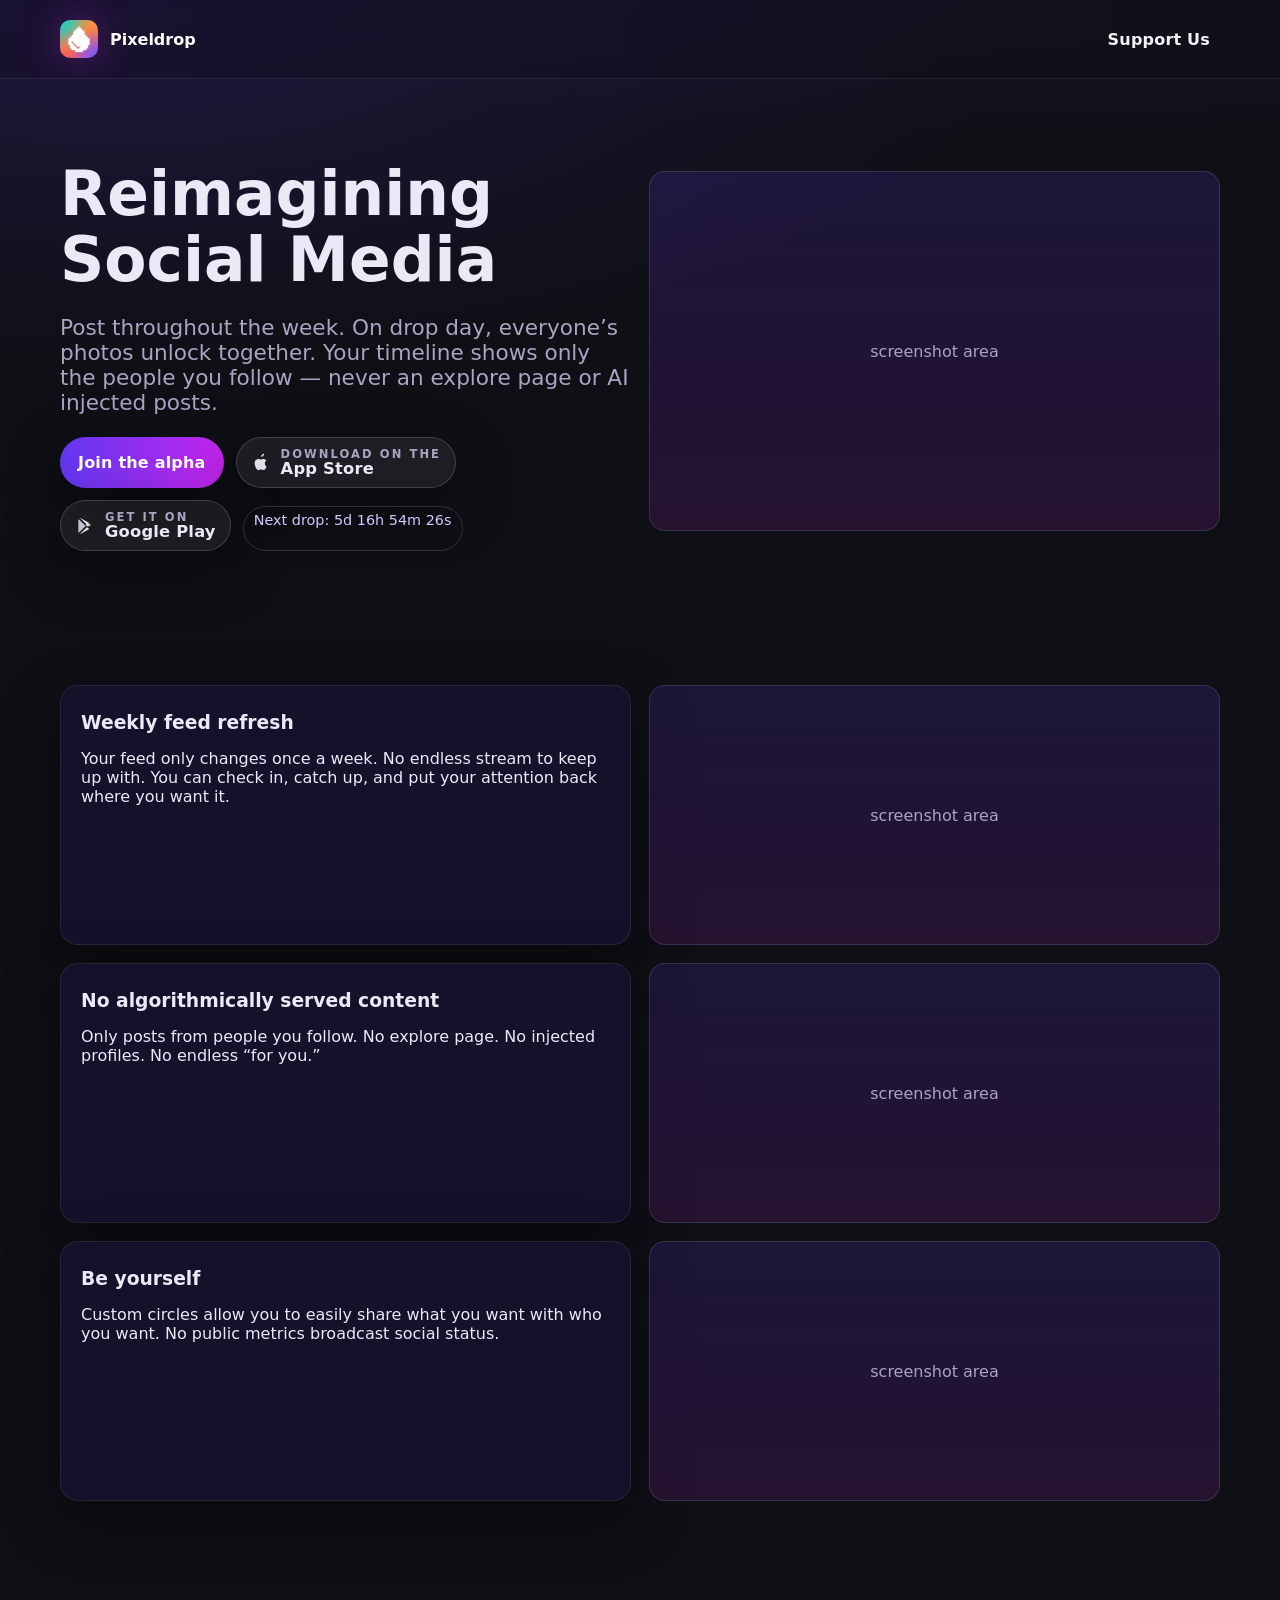
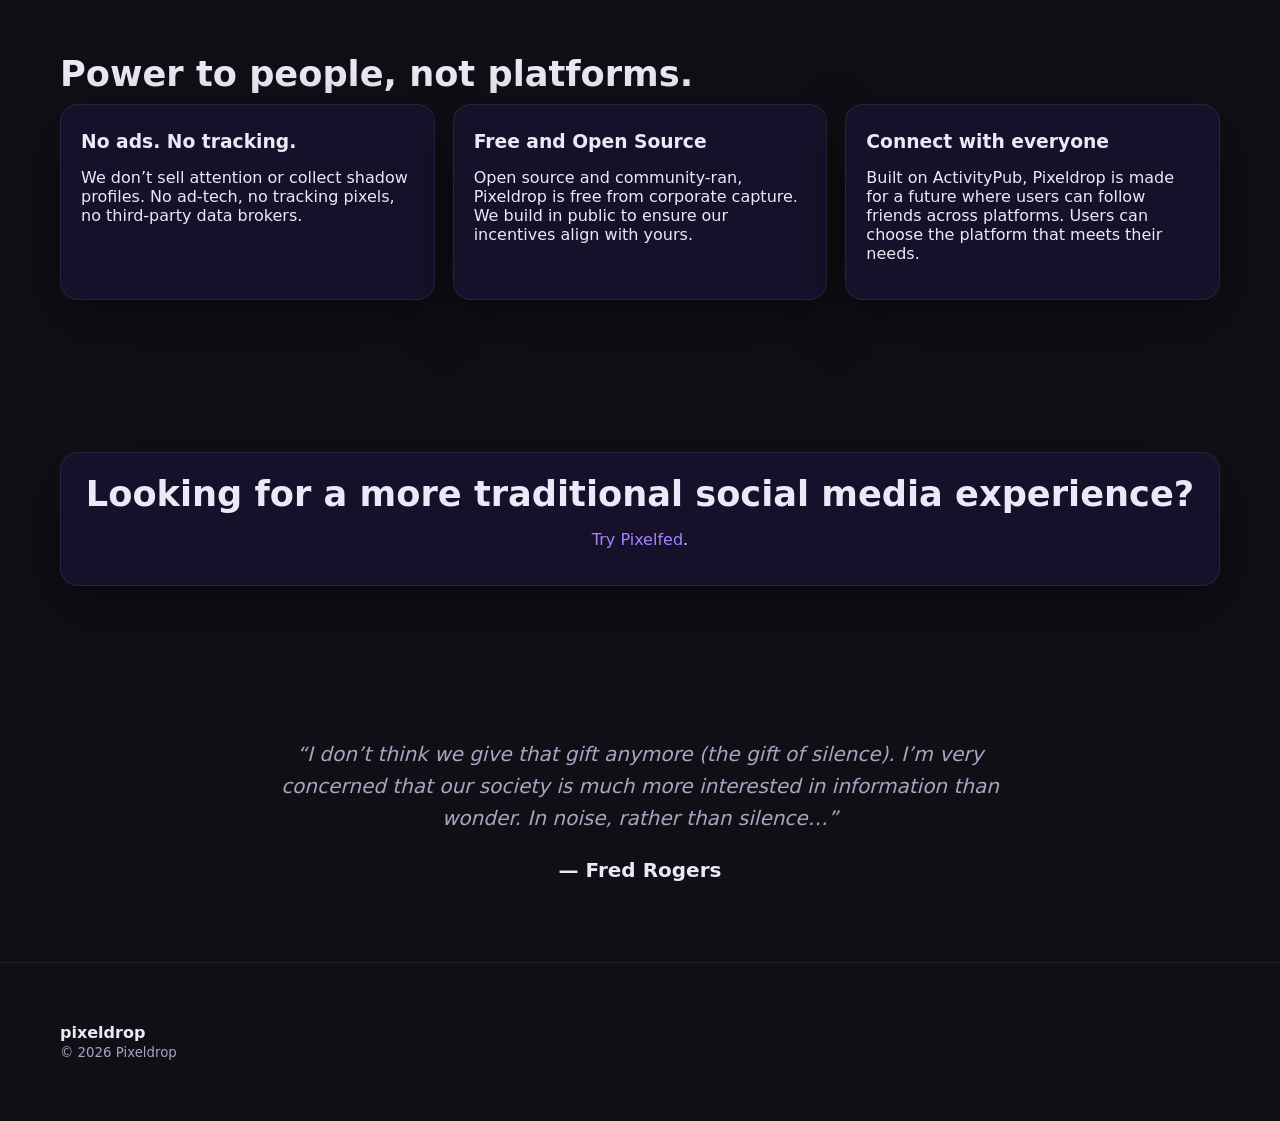
==== commit 62bd2c51: "feat: add favicon, update navigation links to relative paths, and refresh homepage content with new " ====
--- a/index.html
+++ b/index.html
@@ -1,84 +1,318 @@
 <!DOCTYPE html>
 <html lang="en">
+
 <head>
   <meta charset="utf-8" />
   <meta name="viewport" content="width=device-width, initial-scale=1" />
   <title>Pixeldrop — A calmer photo app</title>
-  <meta name="description" content="Pixeldrop is a federated, photo‑first social app built for mental health. Weekly feed refresh. No algorithmically served content. No ads or tracking." />
+  <meta name="description" content="Pixeldrop is a federated, photo sharing app." />
   <meta name="theme-color" content="#0F1016" />
+  <link rel="icon" type="image/jpeg" href="assets/logo.jpg">
   <style>
-    :root{
-      --bg: #0F1016;            /* Dark Gray/Black */
-      --panel: #17102B;         /* Dark Violet-Black */
+    :root {
+      --bg: #0F1016;
+      /* Dark Gray/Black */
+      --panel: #17102B;
+      /* Dark Violet-Black */
       --ink: #EAE9F5;
       --muted: #A7A5C2;
-      --purpleBlue: #6037EF;    /* Vivid Purple-Blue */
-      --deepPurple: #5D208B;    /* Deep Purple */
-      --magenta: #C526EE;       /* Bright Pink/Magenta */
+      --purpleBlue: #6037EF;
+      /* Vivid Purple-Blue */
+      --deepPurple: #5D208B;
+      /* Deep Purple */
+      --magenta: #C526EE;
+      /* Bright Pink/Magenta */
       --radius: 18px;
-      --shadow: 0 20px 60px rgba(0,0,0,.45);
+      --shadow: 0 20px 60px rgba(0, 0, 0, .45);
       --max: 1200px;
       --gap: 18px;
     }
-    *{ box-sizing:border-box }
-    body{
-      margin:0; color:var(--ink);
+
+    * {
+      box-sizing: border-box
+    }
+
+    body {
+      margin: 0;
+      color: var(--ink);
       font-family: ui-sans-serif, system-ui, -apple-system, Segoe UI, Roboto, Inter, "Helvetica Neue", Arial;
       background:
-        radial-gradient(1200px 420px at 80% -10%, rgba(197,38,238,.16), transparent),
-        radial-gradient(900px 360px at 10% 0%, rgba(96,55,239,.18), transparent),
+        radial-gradient(1200px 420px at 80% -10%, rgba(197, 38, 238, .16), transparent),
+        radial-gradient(900px 360px at 10% 0%, rgba(96, 55, 239, .18), transparent),
         var(--bg);
     }
-    a{ color:#9F86FF; text-decoration:none }
-    a:hover{ text-decoration:underline }
-    .container{ max-width:var(--max); margin:0 auto; padding:20px }
-    header{ position:sticky; top:0; z-index:1000; background: linear-gradient(90deg, rgba(23,16,43,.65), rgba(15,16,22,.65)); backdrop-filter: blur(8px); border-bottom:1px solid rgba(255,255,255,.08) }
-    .row{ display:flex; align-items:center; justify-content:space-between; gap:16px }
-    nav a{ margin:0 10px; font-weight:700; letter-spacing:.2px; opacity:.95; color:white; text-decoration:none }
-    nav a:hover{ text-decoration:none }
-    .brand{ display:flex; align-items:center; gap:12px }
-    .brand .logo{ width:38px; height:38px; border-radius:10px; filter: drop-shadow(0 0 18px rgba(197,38,238,.35)) }
-    .btn{ display:inline-flex; align-items:center; gap:10px; padding:12px 18px; border-radius:999px; font-weight:800; letter-spacing:.2px; border:0; cursor:pointer; box-shadow: var(--shadow) }
-    .btn.primary{ background: linear-gradient(90deg, var(--purpleBlue), var(--magenta)); color:white }
-    .btn.ghost{ background:transparent; color:var(--ink); border:1px solid rgba(255,255,255,.16) }
-    .hero{ padding:72px 20px 40px }
-    .hero-grid{ display:grid; gap:var(--gap) }
-    h1{ font-size: clamp(2.3rem, 2.8vw + 1.6rem, 4rem); line-height:1.08; margin:10px 0 12px }
-    .lead{ font-size: clamp(1.05rem, .75vw + 1rem, 1.35rem); color:var(--muted) }
-    .cta{ display:flex; gap:12px; flex-wrap:wrap; align-items:center; margin-top:20px }
-    .store-badge{ display:inline-flex; align-items:center; gap:8px; padding:10px 14px; border-radius:12px; font-weight:700; letter-spacing:.2px; text-decoration:none; border:1px solid rgba(255,255,255,.16); background:rgba(255,255,255,.06); color:var(--ink); box-shadow: var(--shadow) }
-    .store-badge.app{ background:linear-gradient(145deg, #0b0b0f, #1c1c24); border-color:rgba(255,255,255,.22) }
-    .store-badge.play{ background:linear-gradient(145deg, #152b1b, #0b1810); border-color:rgba(0,0,0,.35) }
-    .preview{ border-radius:16px; background: linear-gradient(180deg, rgba(96,55,239,.16), rgba(197,38,238,.12)); border:1px solid rgba(255,255,255,.12); height:260px; display:grid; place-items:center; color:var(--muted) }
-    .hero-grid .preview{ margin-top:36px }
-    .section{ padding:56px 20px }
-    .panel{ background:var(--panel); border:1px solid rgba(255,255,255,.08); border-radius:var(--radius); padding:20px; box-shadow:var(--shadow) }
-    .grid{ display:grid; gap:var(--gap) }
-    .cols-2{ grid-template-columns: repeat(1, 1fr) }
-    .cols-3{ grid-template-columns: repeat(1, 1fr) }
-    @media (min-width: 900px){
-      .cols-2{ grid-template-columns: repeat(2, 1fr) }
-      .cols-3{ grid-template-columns: repeat(3, 1fr) }
-      .hero-grid{ grid-template-columns:1fr 1fr; align-items:center }
-      .hero-grid .preview{ margin-top:0; height:360px }
-    }
-    h2{ font-size: clamp(1.6rem, 1.3vw + 1.2rem, 2.2rem); margin:0 0 10px }
-    h3{ margin:6px 0 8px }
-    .kicker{ letter-spacing:.28em; text-transform:uppercase; color:#b8b4d6; font-size:.78rem }
-    .pill{ display:inline-block; padding:5px 10px; border:1px solid rgba(255,255,255,.14); border-radius:999px; margin:6px 6px 0 0; font-size:.9rem; color:#cfc9ff }
-    .footer{ padding:40px 20px; border-top:1px solid rgba(255,255,255,.08) }
-    .sr-only{ position:absolute; width:1px; height:1px; padding:0; margin:-1px; overflow:hidden; clip:rect(0,0,0,0); white-space:nowrap; border:0 }
+
+    a {
+      color: #9F86FF;
+      text-decoration: none
+    }
+
+    a:hover {
+      text-decoration: underline
+    }
+
+    .container {
+      max-width: var(--max);
+      margin: 0 auto;
+      padding: 20px
+    }
+
+    header {
+      position: sticky;
+      top: 0;
+      z-index: 1000;
+      background: linear-gradient(90deg, rgba(23, 16, 43, .65), rgba(15, 16, 22, .65));
+      backdrop-filter: blur(8px);
+      border-bottom: 1px solid rgba(255, 255, 255, .08)
+    }
+
+    .row {
+      display: flex;
+      align-items: center;
+      justify-content: space-between;
+      gap: 16px
+    }
+
+    nav a {
+      margin: 0 10px;
+      font-weight: 700;
+      letter-spacing: .2px;
+      opacity: .95;
+      color: white;
+      text-decoration: none
+    }
+
+    nav a:hover {
+      text-decoration: none
+    }
+
+    .brand {
+      display: flex;
+      align-items: center;
+      gap: 12px
+    }
+
+    .brand .logo {
+      width: 38px;
+      height: 38px;
+      border-radius: 10px;
+      filter: drop-shadow(0 0 18px rgba(197, 38, 238, .35))
+    }
+
+    .brand {
+      color: white;
+      text-decoration: none;
+    }
+
+    .brand:hover {
+      text-decoration: none;
+    }
+
+    .btn {
+      display: inline-flex;
+      align-items: center;
+      gap: 10px;
+      padding: 12px 18px;
+      border-radius: 999px;
+      font-weight: 800;
+      letter-spacing: .2px;
+      border: 0;
+      cursor: pointer;
+      box-shadow: var(--shadow)
+    }
+
+    .btn.primary {
+      background: linear-gradient(90deg, var(--purpleBlue), var(--magenta));
+      color: white
+    }
+
+    .btn.ghost {
+      background: transparent;
+      color: var(--ink);
+      border: 1px solid rgba(255, 255, 255, .16)
+    }
+
+    /* Store buttons (simple, “stock-ish”, image-free) */
+    .btn.store {
+      background: rgba(255, 255, 255, .06);
+      color: var(--ink);
+      border: 1px solid rgba(255, 255, 255, .16);
+      text-decoration: none;
+      padding: 10px 14px;
+    }
+
+    .btn.store:hover {
+      text-decoration: none;
+      border-color: rgba(255, 255, 255, .26)
+    }
+
+    .btn.store .badge {
+      display: flex;
+      flex-direction: column;
+      line-height: 1.05;
+    }
+
+    .btn.store .badge small {
+      font-size: .72rem;
+      color: var(--muted);
+      font-weight: 800;
+      letter-spacing: .18em;
+      text-transform: uppercase;
+    }
+
+    .btn.store .badge strong {
+      font-size: 1.02rem;
+      font-weight: 900;
+      color: var(--ink);
+    }
+
+    .btn.store svg {
+      width: 20px;
+      height: 20px;
+      flex: 0 0 20px;
+      opacity: .95
+    }
+
+    .hero {
+      padding: 72px 20px 40px
+    }
+
+    .hero-grid {
+      display: grid;
+      gap: var(--gap)
+    }
+
+    h1 {
+      font-size: clamp(2.3rem, 2.8vw + 1.6rem, 4rem);
+      line-height: 1.08;
+      margin: 10px 0 12px
+    }
+
+    .lead {
+      font-size: clamp(1.05rem, .75vw + 1rem, 1.35rem);
+      color: var(--muted)
+    }
+
+    .cta {
+      display: flex;
+      gap: 12px;
+      flex-wrap: wrap;
+      margin-top: 20px
+    }
+
+    .preview {
+      border-radius: 16px;
+      background: linear-gradient(180deg, rgba(96, 55, 239, .16), rgba(197, 38, 238, .12));
+      border: 1px solid rgba(255, 255, 255, .12);
+      height: 260px;
+      display: grid;
+      place-items: center;
+      color: var(--muted)
+    }
+
+    .hero-grid .preview {
+      margin-top: 36px
+    }
+
+    .section {
+      padding: 56px 20px
+    }
+
+    .panel {
+      background: var(--panel);
+      border: 1px solid rgba(255, 255, 255, .08);
+      border-radius: var(--radius);
+      padding: 20px;
+      box-shadow: var(--shadow)
+    }
+
+    .grid {
+      display: grid;
+      gap: var(--gap)
+    }
+
+    .cols-2 {
+      grid-template-columns: repeat(1, 1fr)
+    }
+
+    .cols-3 {
+      grid-template-columns: repeat(1, 1fr)
+    }
+
+    @media (min-width: 900px) {
+      .cols-2 {
+        grid-template-columns: repeat(2, 1fr)
+      }
+
+      .cols-3 {
+        grid-template-columns: repeat(3, 1fr)
+      }
+
+      .hero-grid {
+        grid-template-columns: 1fr 1fr;
+        align-items: center
+      }
+
+      .hero-grid .preview {
+        margin-top: 0;
+        height: 360px
+      }
+    }
+
+    h2 {
+      font-size: clamp(1.6rem, 1.3vw + 1.2rem, 2.2rem);
+      margin: 0 0 10px
+    }
+
+    h3 {
+      margin: 6px 0 8px
+    }
+
+    .kicker {
+      letter-spacing: .28em;
+      text-transform: uppercase;
+      color: #b8b4d6;
+      font-size: .78rem
+    }
+
+    .pill {
+      display: inline-block;
+      padding: 5px 10px;
+      border: 1px solid rgba(255, 255, 255, .14);
+      border-radius: 999px;
+      margin: 6px 6px 0 0;
+      font-size: .9rem;
+      color: #cfc9ff
+    }
+
+    .footer {
+      padding: 40px 20px;
+      border-top: 1px solid rgba(255, 255, 255, .08)
+    }
+
+    .sr-only {
+      position: absolute;
+      width: 1px;
+      height: 1px;
+      padding: 0;
+      margin: -1px;
+      overflow: hidden;
+      clip: rect(0, 0, 0, 0);
+      white-space: nowrap;
+      border: 0
+    }
   </style>
 </head>
+
 <body>
   <header>
     <div class="container row">
-      <a href="/" class="brand" aria-label="Pixeldrop home">
-        <img class="logo" src="/assets/pixel_drop.png" alt="Pixeldrop logo" width="38" height="38" />
-        <strong>pixeldrop</strong>
+      <a href="index.html" class="brand" aria-label="Pixeldrop home">
+        <img class="logo" src="assets/logo.jpg" alt="Pixeldrop logo" width="38" height="38" />
+        <strong>Pixeldrop</strong>
       </a>
       <nav aria-label="Primary">
-        <a href="/support-us">Support Us</a>
+        <a href="support.html">Support Us</a>
       </nav>
     </div>
   </header>
@@ -88,18 +322,76 @@
     <section class="hero container">
       <div class="hero-grid">
         <div>
-          <h1>Reimagining Social Media's role.</h1>
-          <p class="lead">Post throughout the week. On drop day, everyone’s photos unlock together. Your timeline shows only the people you follow — never an explore page or posts injected by an algorithm.</p>
+          <h1>Reimagining Social Media</h1>
+          <p class="lead">Post throughout the week. On drop day, everyone’s photos unlock together. Your timeline shows
+            only the people you follow — never an explore page or AI injected posts.</p>
           <div class="cta">
-            <a class="btn primary" href="https://pixelfed.social/" target="_blank" rel="noreferrer">Join the alpha</a>
-            <a class="store-badge app" href="#" aria-label="Download on the App Store"> App Store</a>
-            <a class="store-badge play" href="#" aria-label="Get it on Google Play">▶ Google Play</a>
+            <a class="btn primary" href="https://pixeldrop.social/register">Join the alpha</a>
+
+            <!-- Dead links for now (swap hrefs later) -->
+            <a class="btn store" href="#" aria-label="Download on the App Store (link placeholder)">
+              <!-- simple Apple-ish glyph -->
+              <svg viewBox="0 0 24 24" fill="none" aria-hidden="true">
+                <path
+                  d="M16.6 13.2c0-2 1.7-3 1.8-3.1-1-1.5-2.6-1.7-3.2-1.8-1.4-.1-2.7.8-3.4.8-.7 0-1.8-.8-3-.7-1.5 0-2.9.9-3.7 2.2-1.6 2.7-.4 6.7 1.1 8.9.7 1.1 1.6 2.3 2.8 2.2 1.1 0 1.6-.7 3-.7 1.4 0 1.8.7 3 .7 1.2 0 2-1.1 2.7-2.2.8-1.2 1.1-2.4 1.1-2.4-.1 0-2.2-.8-2.2-3.1Z"
+                  fill="currentColor" />
+                <path d="M14.8 4.6c.6-.7 1-1.7.9-2.6-.9.1-2 .6-2.6 1.3-.6.7-1 1.7-.9 2.6 1 0 2-.5 2.6-1.3Z"
+                  fill="currentColor" />
+              </svg>
+              <span class="badge"><small>Download on the</small><strong>App Store</strong></span>
+            </a>
+
+            <a class="btn store" href="#" aria-label="Get it on Google Play (link placeholder)">
+              <!-- simple Play-ish glyph -->
+              <svg viewBox="0 0 24 24" fill="none" aria-hidden="true">
+                <path d="M4.5 3.8c-.3.3-.5.8-.5 1.4v13.6c0 .6.2 1.1.5 1.4l8.3-8.2L4.5 3.8Z" fill="currentColor"
+                  opacity=".85" />
+                <path d="M14.2 10.6 6 2.5c.3-.1.6 0 1 .2l10.2 5.7-3 2.2Z" fill="currentColor" />
+                <path d="M14.2 13.4 6 21.5c.3.1.6 0 1-.2l10.2-5.7-3-2.2Z" fill="currentColor" />
+                <path d="M17.6 9.3c.8.4 1.3.8 1.3 1.2 0 .4-.5.8-1.3 1.2l-2.2 1.3-3-2.2 3-2.2 2.2 1.3Z"
+                  fill="currentColor" opacity=".9" />
+              </svg>
+              <span class="badge"><small>Get it on</small><strong>Google Play</strong></span>
+            </a>
+
             <span class="pill">Next drop: <span id="countdown" class="countdown">calculating…</span></span>
           </div>
         </div>
         <div class="preview">screenshot area</div>
       </div>
     </section>
+
+    <!-- ATTENTION & DESIGN -->
+    <section class="section">
+      <div class="container">
+        <div class="grid cols-2" style="margin-top:var(--gap)">
+          <div class="panel">
+            <h3>Weekly feed refresh</h3>
+            <p>Your feed only changes once a week. No endless stream to keep up with. You can check in,
+              catch up, and put your attention back where you want it.</p>
+          </div>
+          <div class="preview">screenshot area</div>
+        </div>
+
+        <div class="grid cols-2" style="margin-top:var(--gap)">
+          <div class="panel">
+            <h3>No algorithmically served content</h3>
+            <p>Only posts from people you follow. No explore page. No injected profiles. No endless “for you.”</p>
+          </div>
+          <div class="preview">screenshot area</div>
+        </div>
+
+        <div class="grid cols-2" style="margin-top:var(--gap)">
+          <div class="panel">
+            <h3>Be yourself</h3>
+            <p>Custom circles allow you to easily share what you want with who you want. No public metrics broadcast
+              social status.</p>
+          </div>
+          <div class="preview">screenshot area</div>
+        </div>
+      </div>
+    </section>
+
     <!-- PRINCIPLES -->
     <section class="section">
       <div class="container">
@@ -107,67 +399,43 @@
         <div class="grid cols-3">
           <div class="panel">
             <h3>No ads. No tracking.</h3>
-            <p>We don’t sell attention or collect shadow profiles. No ad-tech, no tracking pixels, no third-party data brokers.</p>
-          </div>
+            <p>We don’t sell attention or collect shadow profiles. No ad-tech, no tracking pixels, no third-party data
+              brokers.</p>
+          </div>
+
           <div class="panel">
-            <h3>Federated with ActivityPub</h3>
-            <p>Pixeldrop is part of the Fediverse: communities can run their own servers and still follow each other across the network.</p>
-          </div>
+            <h3>Free and Open Source</h3>
+            <p>Open source and community-ran, Pixeldrop is free from corporate capture. We build in public to ensure
+              our incentives align with yours.</p>
+          </div>
+
           <div class="panel">
-            <h3>Open source</h3>
-            <p>Our code is open and forkable. We build in public so anyone can inspect, contribute, or run their own instance.</p>
-          </div>
-          <div class="panel">
-            <h3>Made to be created with</h3>
-            <p>We encourage people to create their own spaces, experiment, and contribute — not lock them in.</p>
-          </div>
-          <div class="panel">
-            <h3>Not for sale</h3>
-            <p>We’re aiming for a social network free from corporate capture. Community support keeps the lights on; governance keeps incentives aligned.</p>
-          </div>
-          <div class="panel">
-            <h3>Choice and control</h3>
-            <p>You choose who you follow, and each server chooses what to accept. We default to media-first timelines and clear, local moderation.</p>
-          </div>
+            <h3>Connect with everyone</h3>
+            <p>Built on ActivityPub, Pixeldrop is made for a future where users can follow friends across platforms.
+              Users can choose the platform that meets their needs.</p>
+          </div>
+
         </div>
       </div>
     </section>
-
-    <!-- NEWSLETTER / ALPHA SIGNUP -->
-    <section id="newsletter" class="section">
-      <div class="container">
-        <div class="grid cols-2">
-          <div class="panel">
-            <h2>Join the alpha</h2>
-            <p class="lead">No spam, no trackers. We’ll email you when there’s something to try.</p>
-            <form onsubmit="return signup(event)">
-              <label class="sr-only" for="email">Email address</label>
-              <input id="email" name="email" type="email" required placeholder="you@example.com"
-                style="width:100%; padding:14px 16px; border-radius: 12px; border:1px solid rgba(255,255,255,.18); background: rgba(255,255,255,.06); color:var(--ink)">
-              <div style="display:flex; gap:10px; margin-top: 12px; flex-wrap:wrap">
-                <a class="btn primary" href="https://pixelfed.social/" target="_blank" rel="noreferrer">Join the alpha</a>
-                <a class="btn ghost" href="/support-us">Support us</a>
-              </div>
-              <p id="msg" style="margin-top:10px; color:#cfc9ff" aria-live="polite"></p>
-            </form>
-          </div>
-          <div class="panel" style="display:grid; place-items:center; background: linear-gradient(160deg, rgba(96,55,239,.22), rgba(197,38,238,.18));">
-            <div style="text-align:center">
-              <div class="kicker">Next weekly drop</div>
-              <div id="countdown2" class="countdown" style="margin-top:6px">calculating…</div>
-              <div class="pill" style="margin-top:10px">Every Friday • 6:00 PM CT (shown in your local time)</div>
-            </div>
-          </div>
-        </div>
-      </div>
-    </section>
-
     <section class="section">
       <div class="container">
         <div class="panel" style="text-align:center">
-          <h2>Want a more traditional social media experience without big tech?</h2>
+          <h2>Looking for a more traditional social media experience?</h2>
           <p><a href="https://pixelfed.org">Try Pixelfed</a>.</p>
         </div>
+      </div>
+    </section>
+    <section class="section">
+      <div class="container" style="text-align:center; max-width:800px; margin: 0 auto;">
+        <blockquote
+          style="font-size:1.25rem; font-style:italic; line-height:1.6; color:var(--muted); border:none; padding:0; margin:0;">
+          “I don’t think we give that gift anymore (the gift of silence). I’m very concerned that our society is much
+          more interested in information than wonder. In noise, rather than silence…”
+          <footer
+            style="margin-top:20px; font-style:normal; font-weight:700; color:var(--ink); border:none; padding:0;">—
+            Fred Rogers</footer>
+        </blockquote>
       </div>
     </section>
   </main>
@@ -179,73 +447,65 @@
         <small style="color:var(--muted)">© <span id="year"></span> Pixeldrop</small>
       </div>
       <div style="color:var(--muted)">
-        <a href="/privacy">Privacy</a> · <a href="/code-of-conduct">Code of Conduct</a> · <a href="/dmca">DMCA</a>
       </div>
     </div>
   </footer>
 
   <script>
     // Timezone-aware countdown to Friday 6:00 PM America/Chicago, displayed in the visitor's local time
-    (function(){
+    (function () {
       const tz = 'America/Chicago';
-      const dtf = new Intl.DateTimeFormat('en-US', { timeZone: tz, hour12:false, year:'numeric', month:'2-digit', day:'2-digit', hour:'2-digit', minute:'2-digit', second:'2-digit' });
-
-      function parts(date){ return Object.fromEntries(dtf.formatToParts(date).map(p=>[p.type, p.value])); }
-
-      function centralNowAsUTC(){
+      const dtf = new Intl.DateTimeFormat('en-US', { timeZone: tz, hour12: false, year: 'numeric', month: '2-digit', day: '2-digit', hour: '2-digit', minute: '2-digit', second: '2-digit' });
+
+      function parts(date) { return Object.fromEntries(dtf.formatToParts(date).map(p => [p.type, p.value])); }
+
+      function centralNowAsUTC() {
         const p = parts(new Date());
-        return new Date(Date.UTC(p.year, p.month-1, p.day, p.hour, p.minute, p.second));
-      }
-
-      function toUTCFromCentralLocal(year, month, day, hour, minute){
+        return new Date(Date.UTC(p.year, p.month - 1, p.day, p.hour, p.minute, p.second));
+      }
+
+      function toUTCFromCentralLocal(year, month, day, hour, minute) {
         // Create a date that *assumes* the provided central local time is UTC, then adjust by the zone offset at that moment
-        const assumed = new Date(Date.UTC(year, month-1, day, hour, minute, 0));
+        const assumed = new Date(Date.UTC(year, month - 1, day, hour, minute, 0));
         const pp = parts(assumed);
-        const assumedAsUTC = Date.UTC(pp.year, pp.month-1, pp.day, pp.hour, pp.minute, pp.second);
+        const assumedAsUTC = Date.UTC(pp.year, pp.month - 1, pp.day, pp.hour, pp.minute, pp.second);
         const offsetMin = (assumedAsUTC - assumed.getTime()) / 60000; // minutes east of UTC
-        return new Date(assumed.getTime() - offsetMin*60000);
-      }
-
-      function nextFriday18CT(){
+        return new Date(assumed.getTime() - offsetMin * 60000);
+      }
+
+      function nextFriday18CT() {
         const nowCentralUTC = centralNowAsUTC();
         const dow = nowCentralUTC.getUTCDay(); // Central day-of-week
         const FRIDAY = 5;
         let add = (7 + FRIDAY - dow) % 7;
-        const mins = nowCentralUTC.getUTCHours()*60 + nowCentralUTC.getUTCMinutes();
-        if(add === 0 && mins >= 18*60) add = 7; // if it's already past 6pm CT today, go to next week
+        const mins = nowCentralUTC.getUTCHours() * 60 + nowCentralUTC.getUTCMinutes();
+        if (add === 0 && mins >= 18 * 60) add = 7; // if it's already past 6pm CT today, go to next week
         const y = nowCentralUTC.getUTCFullYear();
         const m = nowCentralUTC.getUTCMonth();
         const d = nowCentralUTC.getUTCDate() + add;
-        return toUTCFromCentralLocal(y, m+1, d, 18, 0);
+        return toUTCFromCentralLocal(y, m + 1, d, 18, 0);
       }
 
       const target = nextFriday18CT();
-      function tick(){
+      function tick() {
         const now = new Date();
         const diff = target - now;
         const el1 = document.getElementById('countdown');
         const el2 = document.getElementById('countdown2');
-        if(diff <= 0){ el1.textContent = 'dropping now ✨'; if(el2) el2.textContent = 'dropping now ✨'; return; }
-        const d = Math.floor(diff / (1000*60*60*24));
-        const h = Math.floor((diff / (1000*60*60)) % 24);
-        const m = Math.floor((diff / (1000*60)) % 60);
+        if (diff <= 0) { el1.textContent = 'dropping now ✨'; if (el2) el2.textContent = 'dropping now ✨'; return; }
+        const d = Math.floor(diff / (1000 * 60 * 60 * 24));
+        const h = Math.floor((diff / (1000 * 60 * 60)) % 24);
+        const m = Math.floor((diff / (1000 * 60)) % 60);
         const s = Math.floor((diff / 1000) % 60);
         const text = `${d}d ${h}h ${m}m ${s}s`;
-        el1.textContent = text; if(el2) el2.textContent = text;
+        el1.textContent = text; if (el2) el2.textContent = text;
       }
       tick();
       setInterval(tick, 1000);
     })();
 
-    function signup(e){
-      e.preventDefault();
-      const email = document.getElementById('email').value.trim();
-      const msg = document.getElementById('msg');
-      if(!/^[^\s@]+@[^\s@]+\.[^\s@]+$/.test(email)){ msg.textContent='Please enter a valid email.'; return false; }
-      msg.textContent = 'Thanks — we\'ll be in touch.'; e.target.reset(); return false;
-    }
-
     document.getElementById('year').textContent = new Date().getFullYear();
   </script>
 </body>
-</html>
+
+</html>
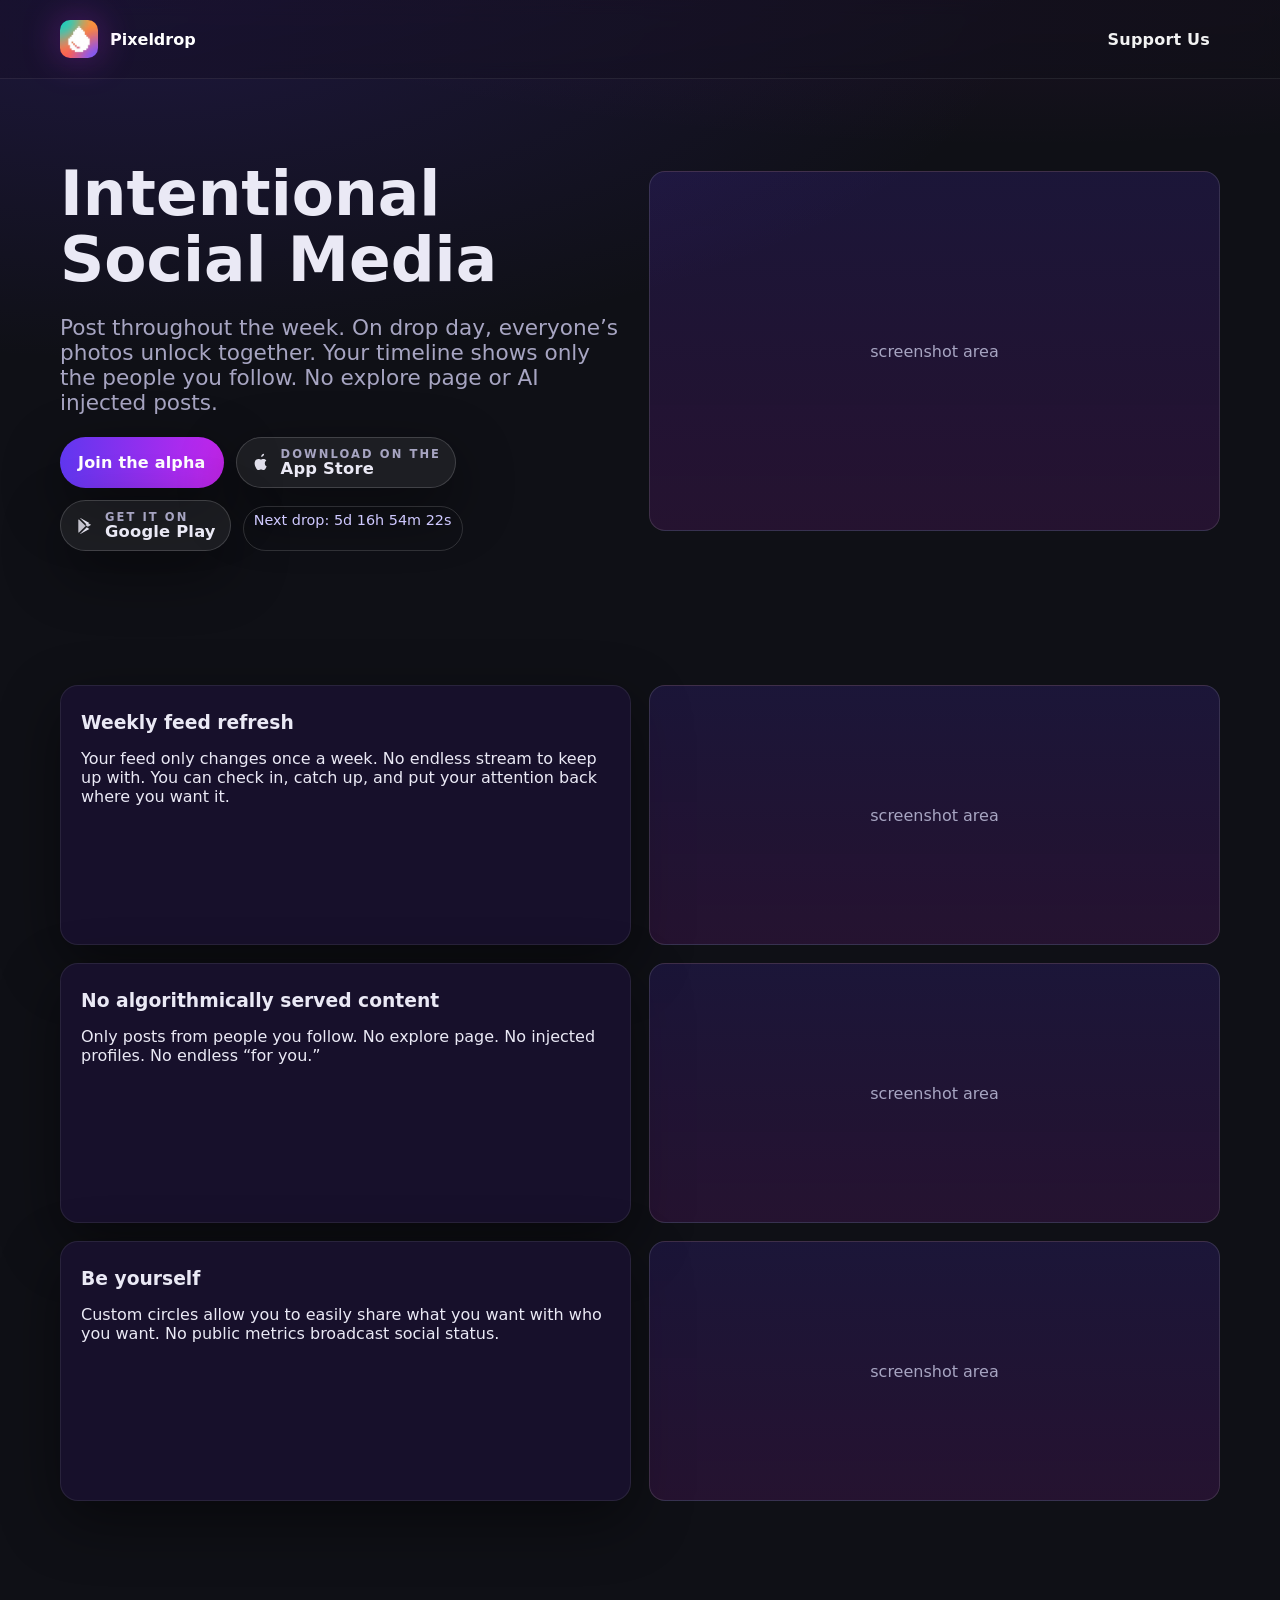
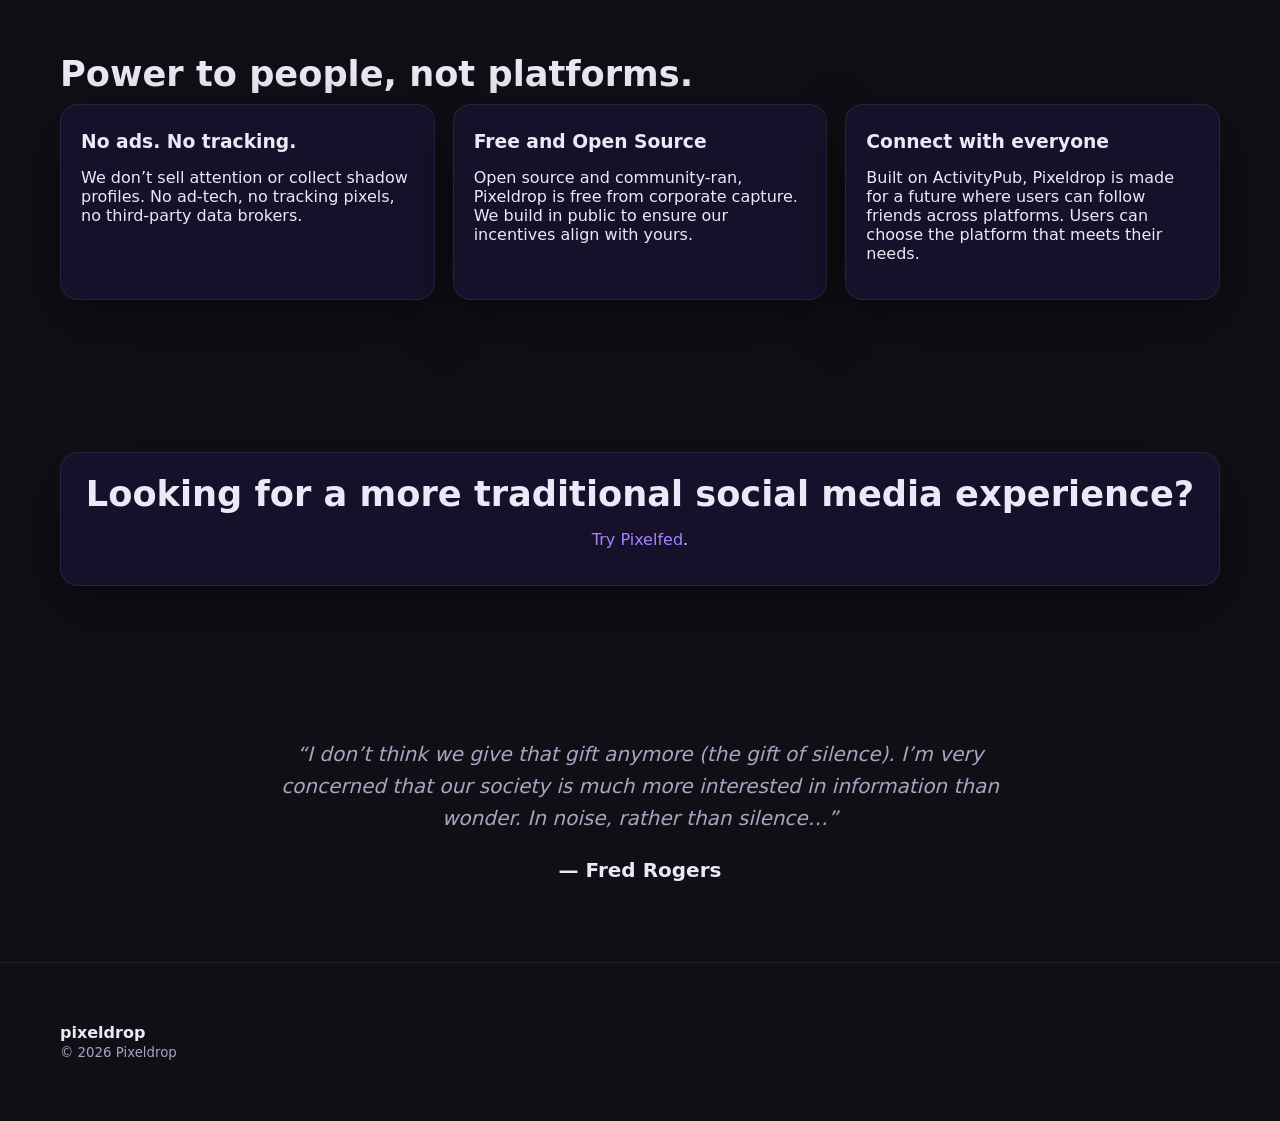
==== commit 734ab3c3: "update title and other text" ====
--- a/index.html
+++ b/index.html
@@ -4,8 +4,8 @@
 <head>
   <meta charset="utf-8" />
   <meta name="viewport" content="width=device-width, initial-scale=1" />
-  <title>Pixeldrop — A calmer photo app</title>
-  <meta name="description" content="Pixeldrop is a federated, photo sharing app." />
+  <title>Pixeldrop — Intentional Social Media</title>
+  <meta name="description" content="Pixeldrop is intentional social media for photos: share through the week, then unlock together on drop day—friends only, custom circles, no ads or tracking." />
   <meta name="theme-color" content="#0F1016" />
   <link rel="icon" type="image/jpeg" href="assets/logo.jpg">
   <style>
@@ -322,9 +322,9 @@
     <section class="hero container">
       <div class="hero-grid">
         <div>
-          <h1>Reimagining Social Media</h1>
+          <h1>Intentional Social Media</h1>
           <p class="lead">Post throughout the week. On drop day, everyone’s photos unlock together. Your timeline shows
-            only the people you follow — never an explore page or AI injected posts.</p>
+            only the people you follow. No explore page or AI injected posts.</p>
           <div class="cta">
             <a class="btn primary" href="https://pixeldrop.social/register">Join the alpha</a>
 
@@ -508,4 +508,4 @@
   </script>
 </body>
 
-</html>+</html>
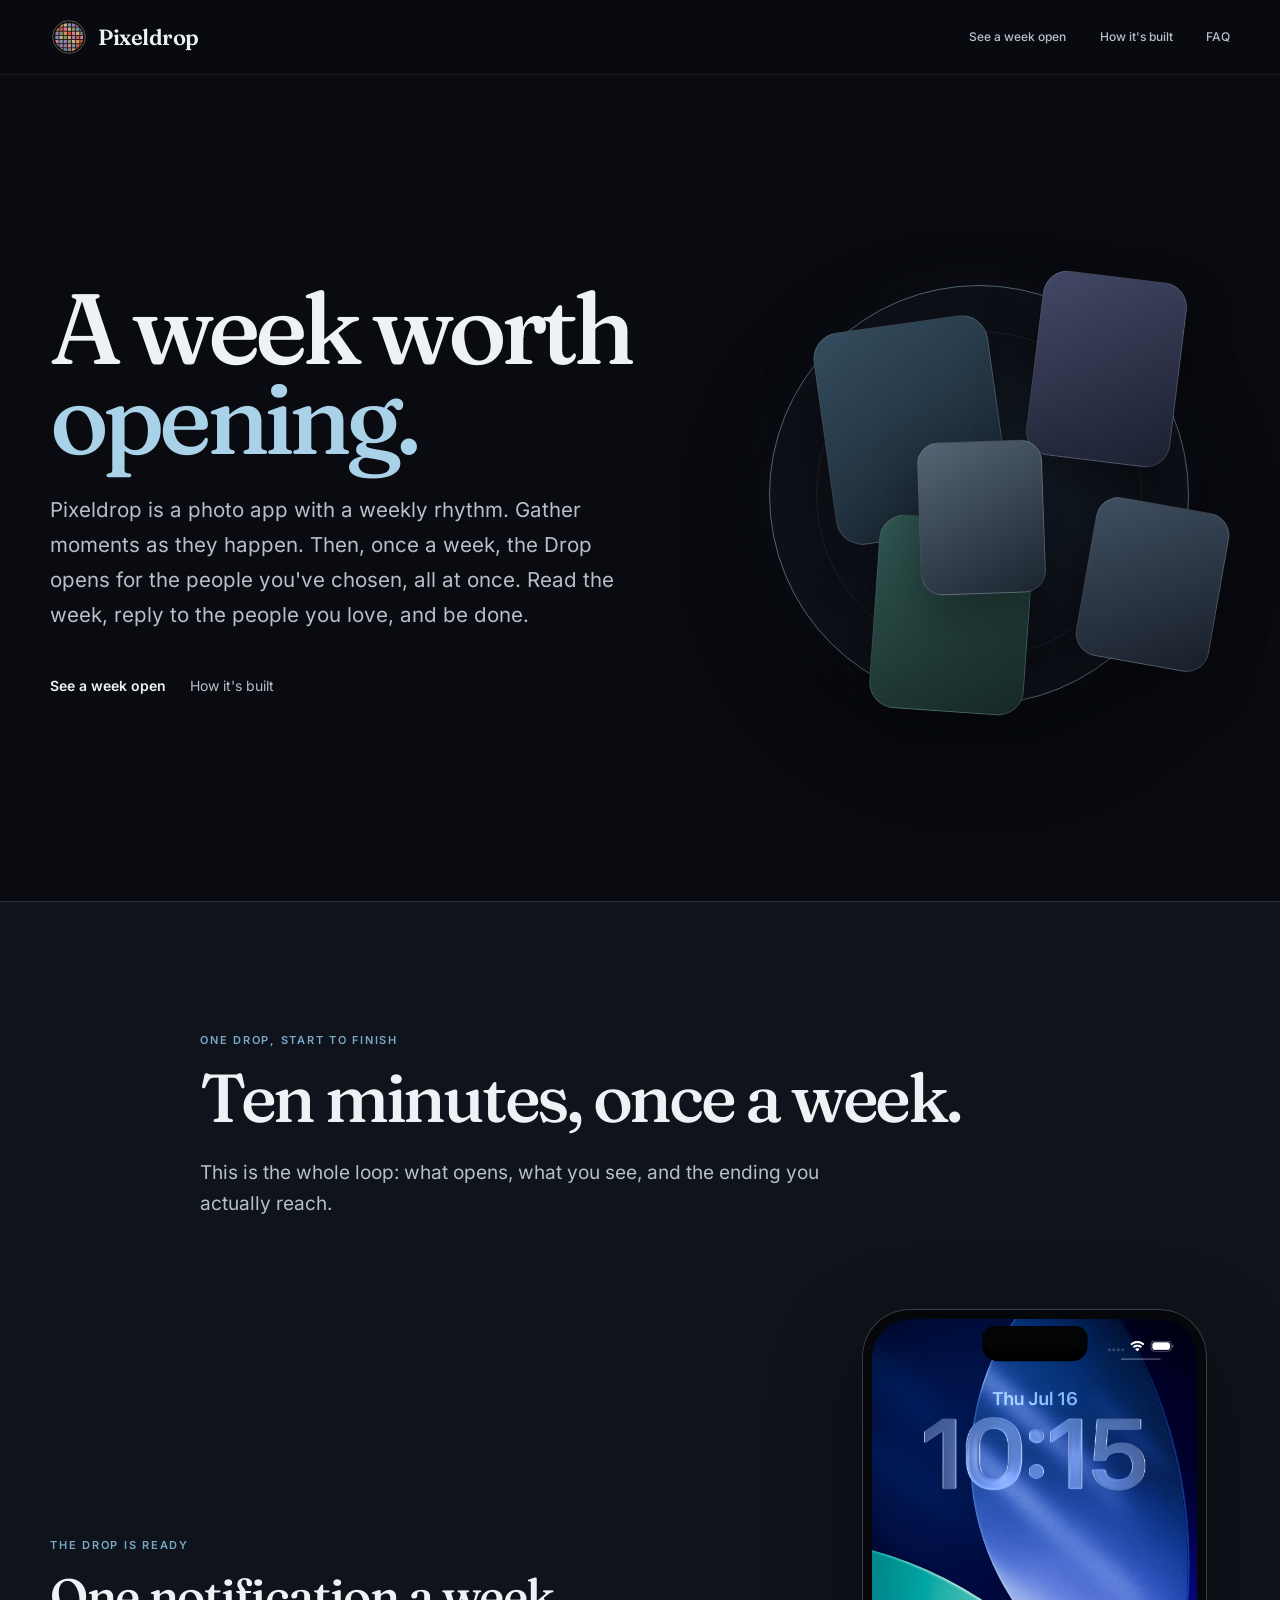
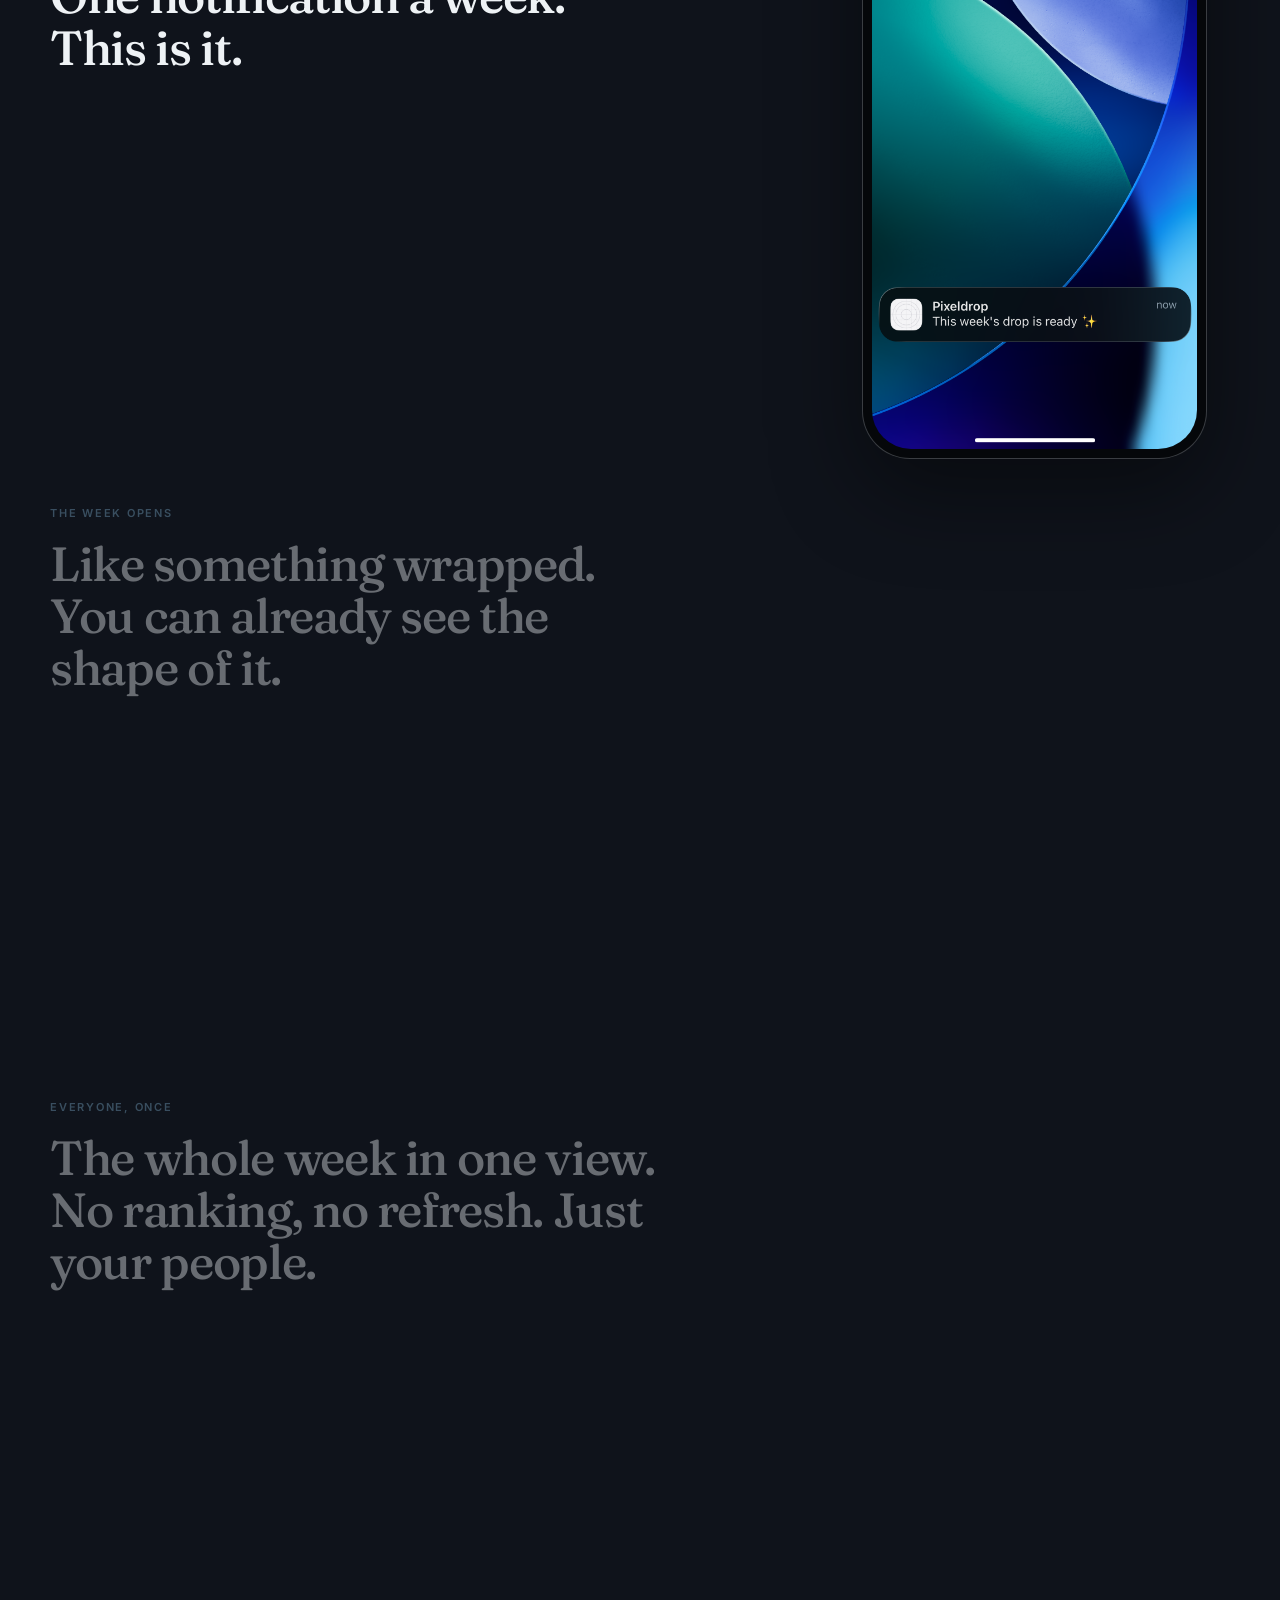
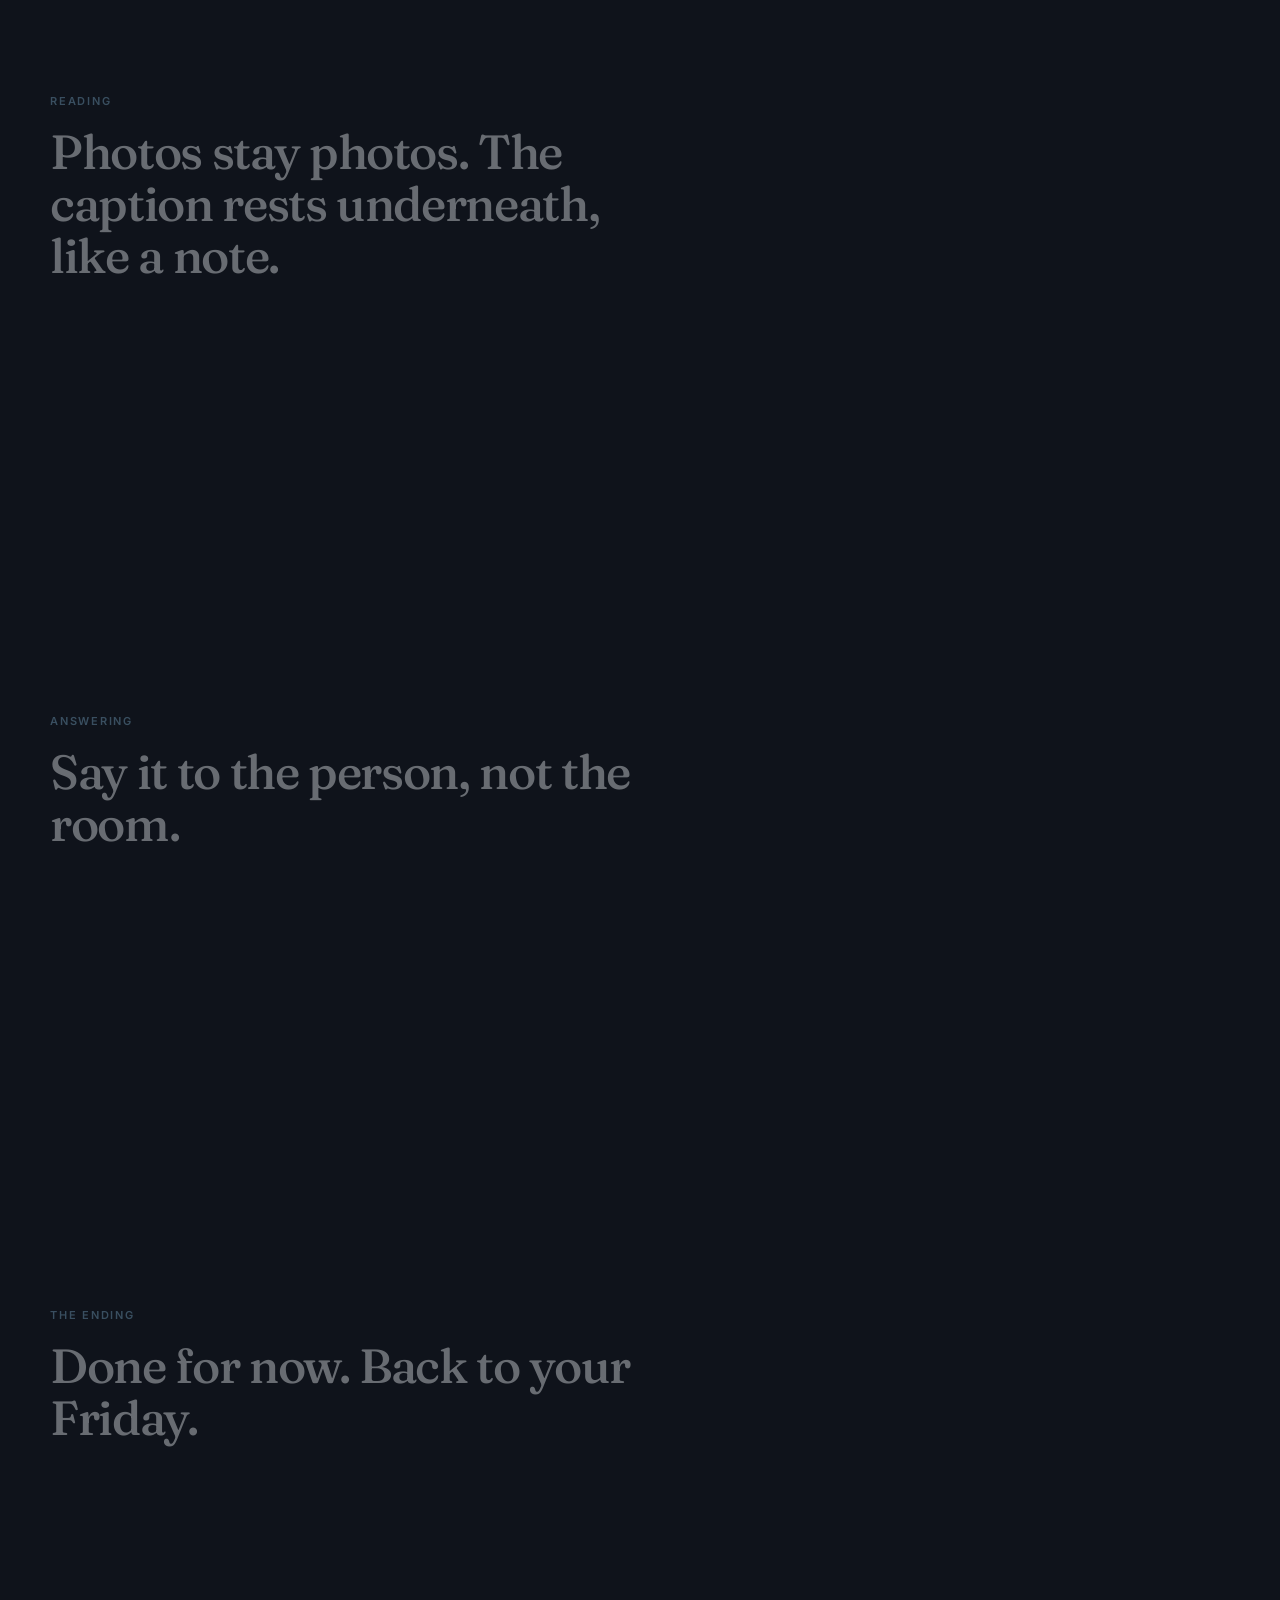
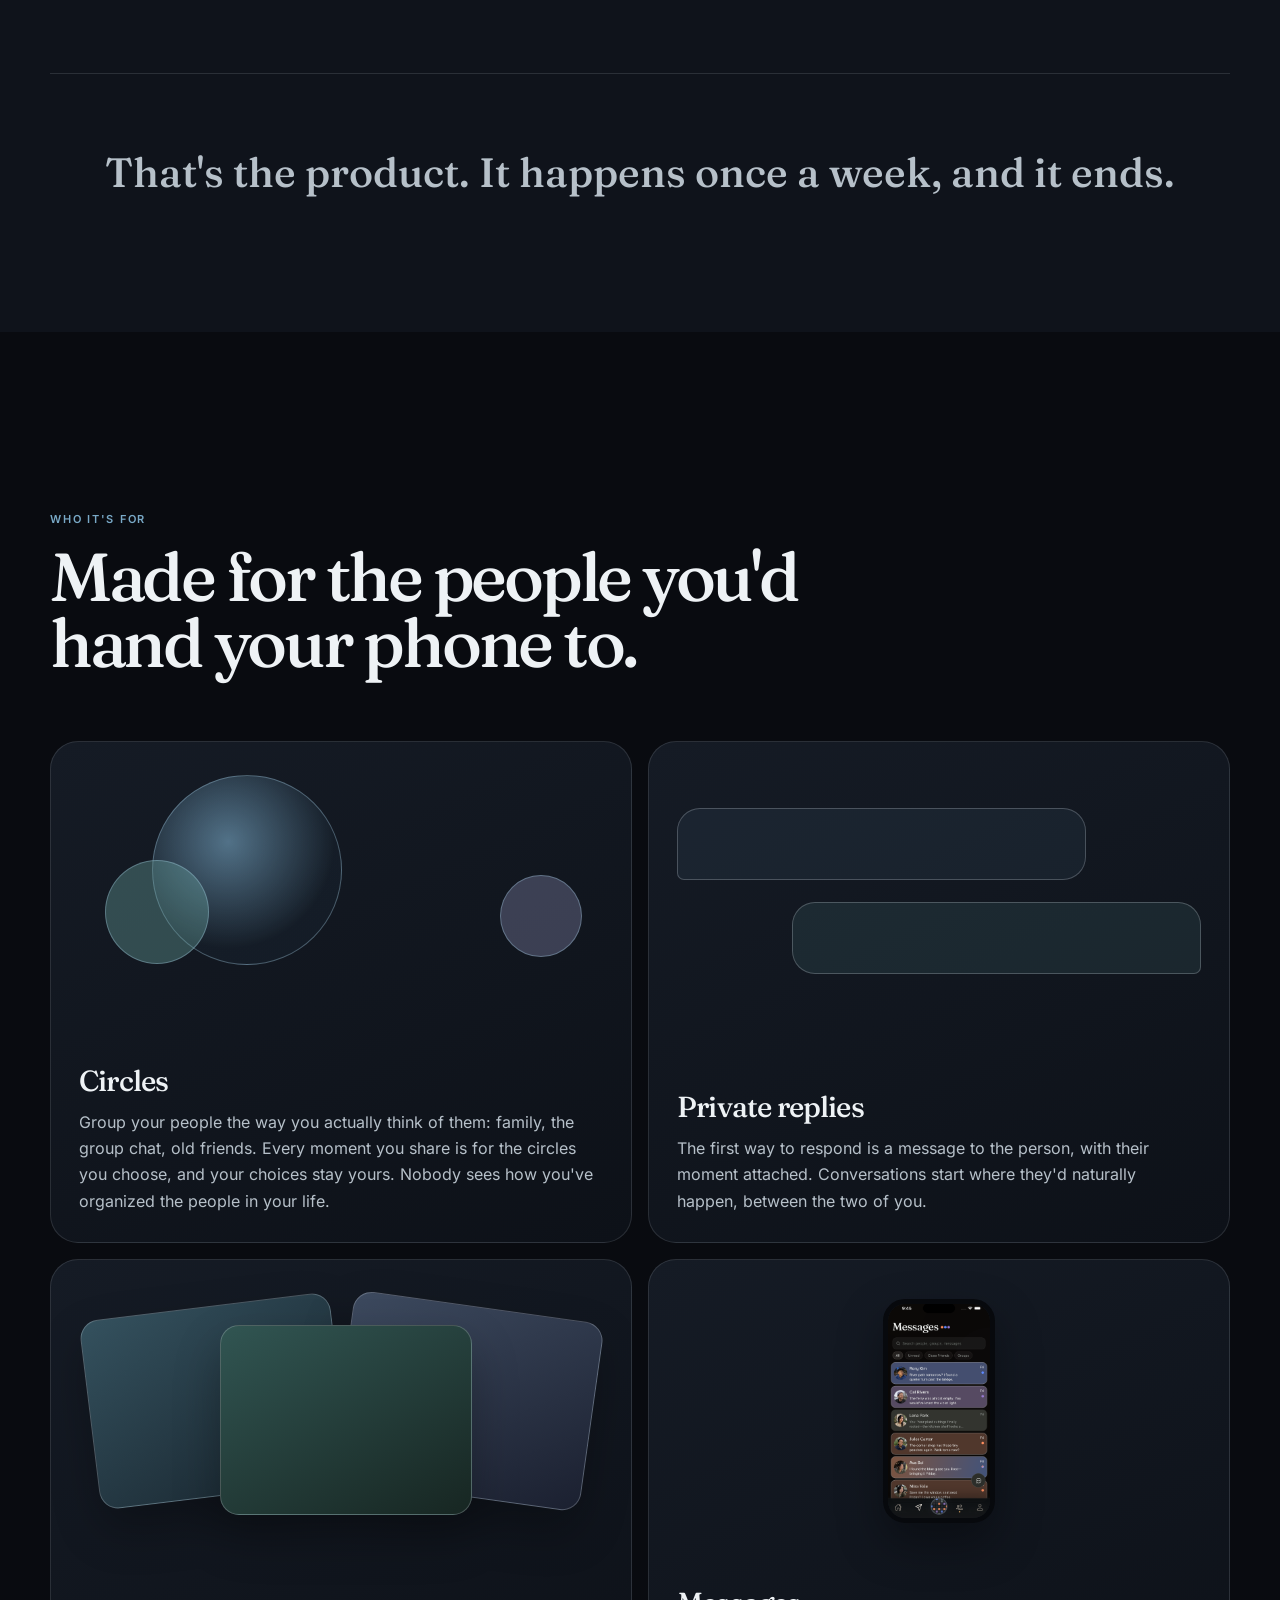
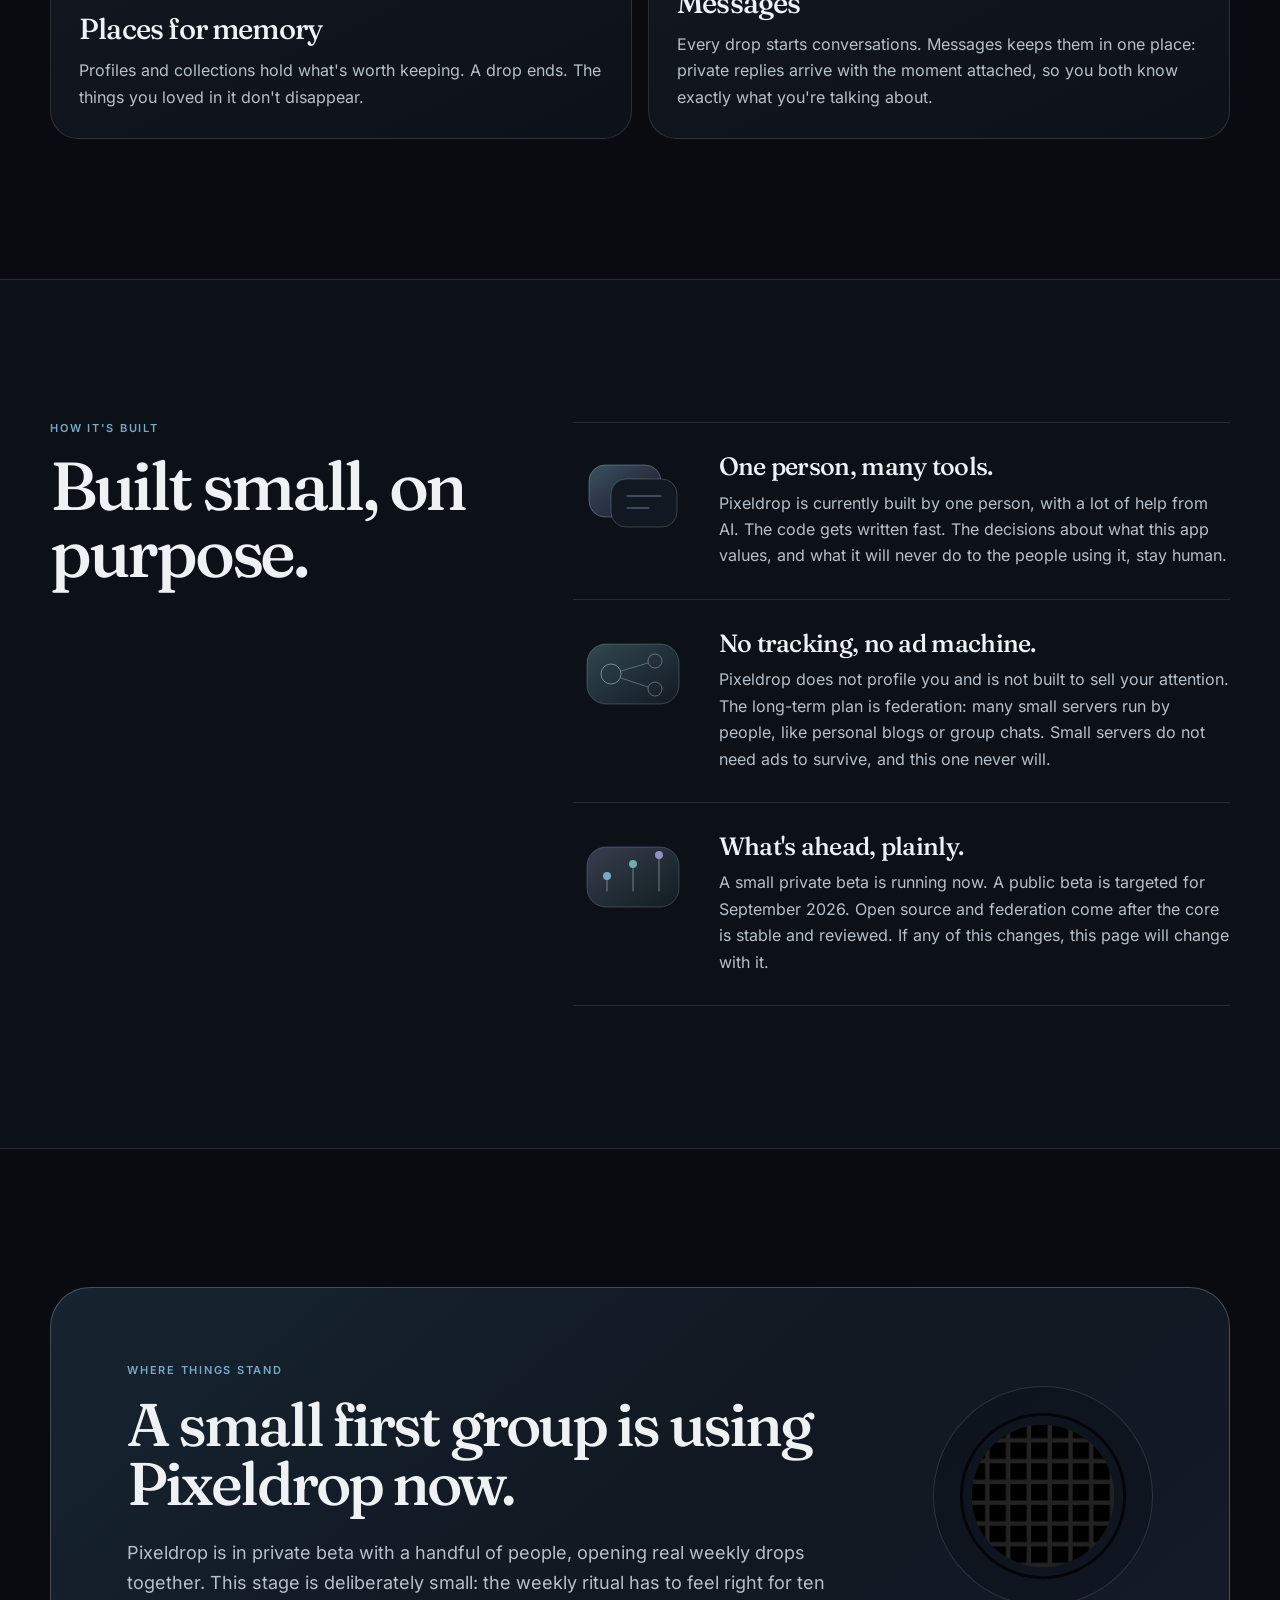
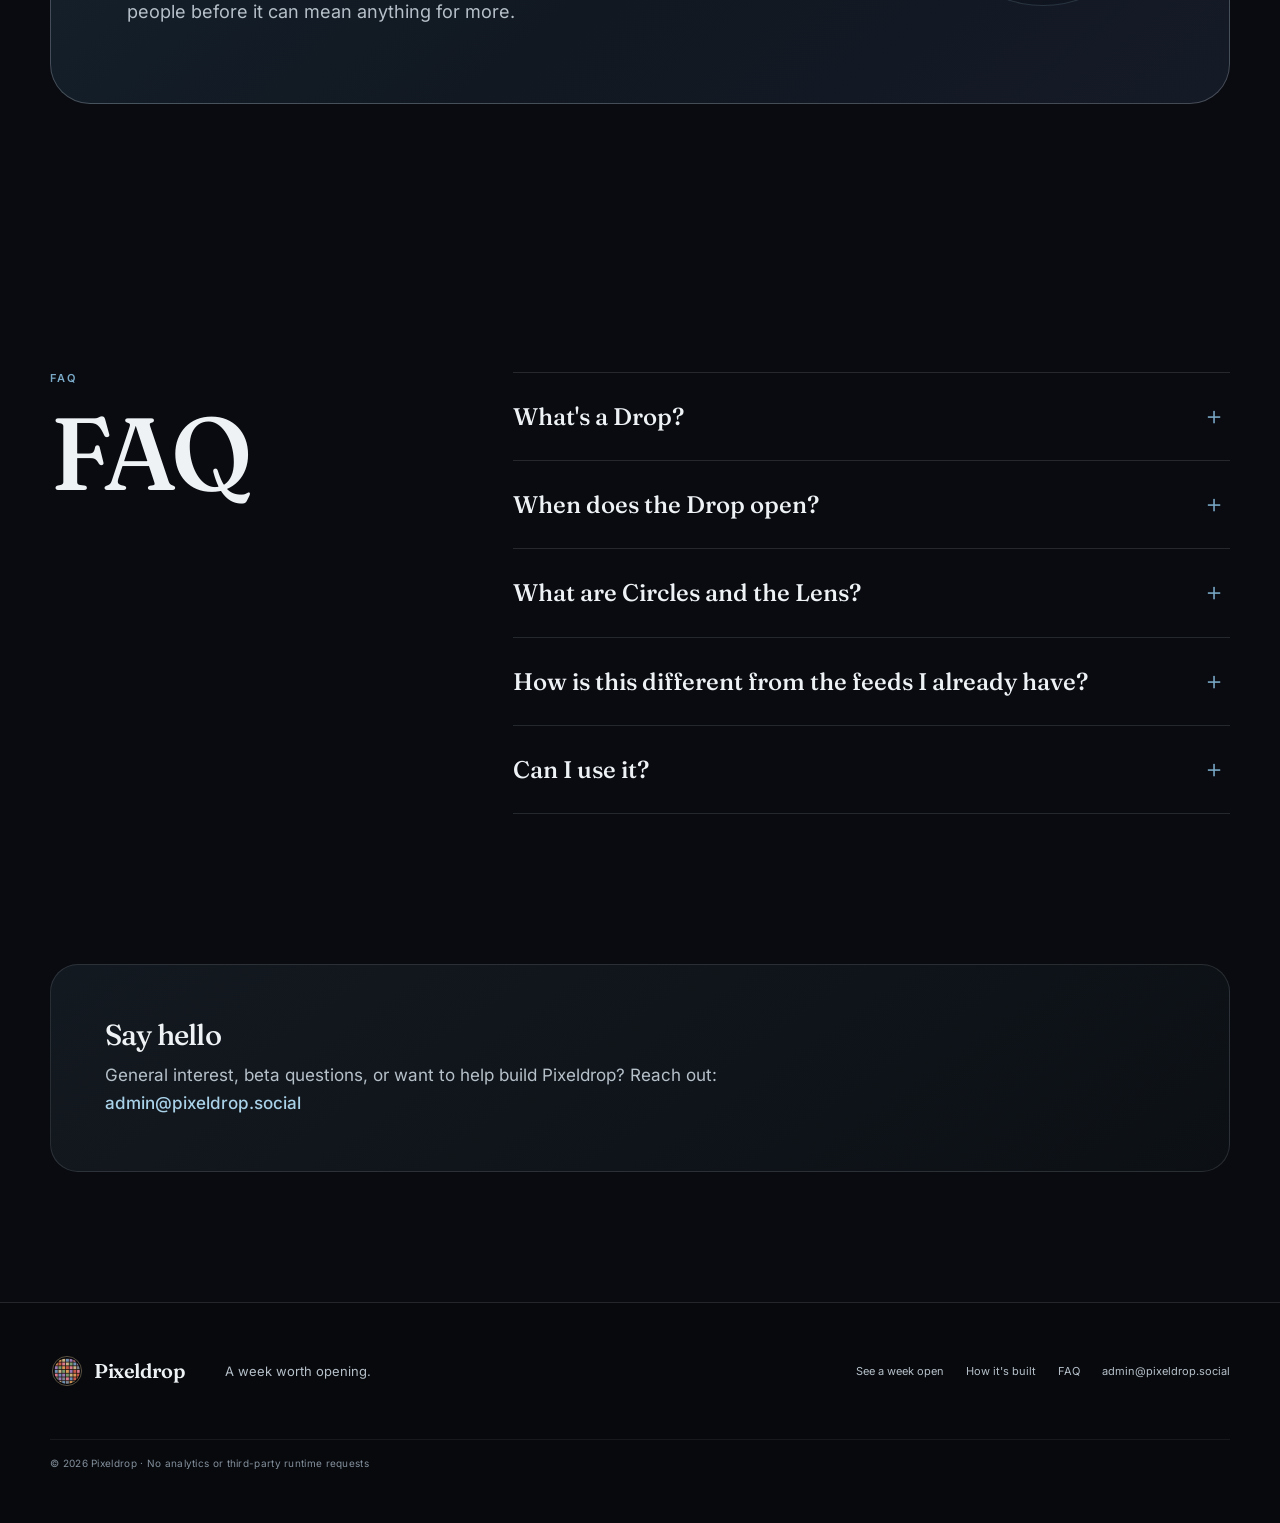
==== commit 2bd4f95e: "feat: publish Pixeldrop V3 website" ====
--- a/index.html
+++ b/index.html
@@ -1,511 +1,257 @@
-<!DOCTYPE html>
+<!doctype html>
 <html lang="en">
-
 <head>
-  <meta charset="utf-8" />
-  <meta name="viewport" content="width=device-width, initial-scale=1" />
-  <title>Pixeldrop — Intentional Social Media</title>
-  <meta name="description" content="Pixeldrop is intentional social media for photos: share through the week, then unlock together on drop day—friends only, custom circles, no ads or tracking." />
-  <meta name="theme-color" content="#0F1016" />
-  <link rel="icon" type="image/jpeg" href="assets/logo.jpg">
-  <style>
-    :root {
-      --bg: #0F1016;
-      /* Dark Gray/Black */
-      --panel: #17102B;
-      /* Dark Violet-Black */
-      --ink: #EAE9F5;
-      --muted: #A7A5C2;
-      --purpleBlue: #6037EF;
-      /* Vivid Purple-Blue */
-      --deepPurple: #5D208B;
-      /* Deep Purple */
-      --magenta: #C526EE;
-      /* Bright Pink/Magenta */
-      --radius: 18px;
-      --shadow: 0 20px 60px rgba(0, 0, 0, .45);
-      --max: 1200px;
-      --gap: 18px;
-    }
-
-    * {
-      box-sizing: border-box
-    }
-
-    body {
-      margin: 0;
-      color: var(--ink);
-      font-family: ui-sans-serif, system-ui, -apple-system, Segoe UI, Roboto, Inter, "Helvetica Neue", Arial;
-      background:
-        radial-gradient(1200px 420px at 80% -10%, rgba(197, 38, 238, .16), transparent),
-        radial-gradient(900px 360px at 10% 0%, rgba(96, 55, 239, .18), transparent),
-        var(--bg);
-    }
-
-    a {
-      color: #9F86FF;
-      text-decoration: none
-    }
-
-    a:hover {
-      text-decoration: underline
-    }
-
-    .container {
-      max-width: var(--max);
-      margin: 0 auto;
-      padding: 20px
-    }
-
-    header {
-      position: sticky;
-      top: 0;
-      z-index: 1000;
-      background: linear-gradient(90deg, rgba(23, 16, 43, .65), rgba(15, 16, 22, .65));
-      backdrop-filter: blur(8px);
-      border-bottom: 1px solid rgba(255, 255, 255, .08)
-    }
-
-    .row {
-      display: flex;
-      align-items: center;
-      justify-content: space-between;
-      gap: 16px
-    }
-
-    nav a {
-      margin: 0 10px;
-      font-weight: 700;
-      letter-spacing: .2px;
-      opacity: .95;
-      color: white;
-      text-decoration: none
-    }
-
-    nav a:hover {
-      text-decoration: none
-    }
-
-    .brand {
-      display: flex;
-      align-items: center;
-      gap: 12px
-    }
-
-    .brand .logo {
-      width: 38px;
-      height: 38px;
-      border-radius: 10px;
-      filter: drop-shadow(0 0 18px rgba(197, 38, 238, .35))
-    }
-
-    .brand {
-      color: white;
-      text-decoration: none;
-    }
-
-    .brand:hover {
-      text-decoration: none;
-    }
-
-    .btn {
-      display: inline-flex;
-      align-items: center;
-      gap: 10px;
-      padding: 12px 18px;
-      border-radius: 999px;
-      font-weight: 800;
-      letter-spacing: .2px;
-      border: 0;
-      cursor: pointer;
-      box-shadow: var(--shadow)
-    }
-
-    .btn.primary {
-      background: linear-gradient(90deg, var(--purpleBlue), var(--magenta));
-      color: white
-    }
-
-    .btn.ghost {
-      background: transparent;
-      color: var(--ink);
-      border: 1px solid rgba(255, 255, 255, .16)
-    }
-
-    /* Store buttons (simple, “stock-ish”, image-free) */
-    .btn.store {
-      background: rgba(255, 255, 255, .06);
-      color: var(--ink);
-      border: 1px solid rgba(255, 255, 255, .16);
-      text-decoration: none;
-      padding: 10px 14px;
-    }
-
-    .btn.store:hover {
-      text-decoration: none;
-      border-color: rgba(255, 255, 255, .26)
-    }
-
-    .btn.store .badge {
-      display: flex;
-      flex-direction: column;
-      line-height: 1.05;
-    }
-
-    .btn.store .badge small {
-      font-size: .72rem;
-      color: var(--muted);
-      font-weight: 800;
-      letter-spacing: .18em;
-      text-transform: uppercase;
-    }
-
-    .btn.store .badge strong {
-      font-size: 1.02rem;
-      font-weight: 900;
-      color: var(--ink);
-    }
-
-    .btn.store svg {
-      width: 20px;
-      height: 20px;
-      flex: 0 0 20px;
-      opacity: .95
-    }
-
-    .hero {
-      padding: 72px 20px 40px
-    }
-
-    .hero-grid {
-      display: grid;
-      gap: var(--gap)
-    }
-
-    h1 {
-      font-size: clamp(2.3rem, 2.8vw + 1.6rem, 4rem);
-      line-height: 1.08;
-      margin: 10px 0 12px
-    }
-
-    .lead {
-      font-size: clamp(1.05rem, .75vw + 1rem, 1.35rem);
-      color: var(--muted)
-    }
-
-    .cta {
-      display: flex;
-      gap: 12px;
-      flex-wrap: wrap;
-      margin-top: 20px
-    }
-
-    .preview {
-      border-radius: 16px;
-      background: linear-gradient(180deg, rgba(96, 55, 239, .16), rgba(197, 38, 238, .12));
-      border: 1px solid rgba(255, 255, 255, .12);
-      height: 260px;
-      display: grid;
-      place-items: center;
-      color: var(--muted)
-    }
-
-    .hero-grid .preview {
-      margin-top: 36px
-    }
-
-    .section {
-      padding: 56px 20px
-    }
-
-    .panel {
-      background: var(--panel);
-      border: 1px solid rgba(255, 255, 255, .08);
-      border-radius: var(--radius);
-      padding: 20px;
-      box-shadow: var(--shadow)
-    }
-
-    .grid {
-      display: grid;
-      gap: var(--gap)
-    }
-
-    .cols-2 {
-      grid-template-columns: repeat(1, 1fr)
-    }
-
-    .cols-3 {
-      grid-template-columns: repeat(1, 1fr)
-    }
-
-    @media (min-width: 900px) {
-      .cols-2 {
-        grid-template-columns: repeat(2, 1fr)
-      }
-
-      .cols-3 {
-        grid-template-columns: repeat(3, 1fr)
-      }
-
-      .hero-grid {
-        grid-template-columns: 1fr 1fr;
-        align-items: center
-      }
-
-      .hero-grid .preview {
-        margin-top: 0;
-        height: 360px
-      }
-    }
-
-    h2 {
-      font-size: clamp(1.6rem, 1.3vw + 1.2rem, 2.2rem);
-      margin: 0 0 10px
-    }
-
-    h3 {
-      margin: 6px 0 8px
-    }
-
-    .kicker {
-      letter-spacing: .28em;
-      text-transform: uppercase;
-      color: #b8b4d6;
-      font-size: .78rem
-    }
-
-    .pill {
-      display: inline-block;
-      padding: 5px 10px;
-      border: 1px solid rgba(255, 255, 255, .14);
-      border-radius: 999px;
-      margin: 6px 6px 0 0;
-      font-size: .9rem;
-      color: #cfc9ff
-    }
-
-    .footer {
-      padding: 40px 20px;
-      border-top: 1px solid rgba(255, 255, 255, .08)
-    }
-
-    .sr-only {
-      position: absolute;
-      width: 1px;
-      height: 1px;
-      padding: 0;
-      margin: -1px;
-      overflow: hidden;
-      clip: rect(0, 0, 0, 0);
-      white-space: nowrap;
-      border: 0
-    }
-  </style>
+  <meta charset="utf-8">
+  <meta name="viewport" content="width=device-width, initial-scale=1">
+  <meta name="description" content="Pixeldrop is a photo app with a weekly rhythm. Gather moments as they happen. Then, once a week, the Drop opens for the people you've chosen, all at once.">
+  <meta name="theme-color" content="#090b10">
+  <title>Pixeldrop | A week worth opening.</title>
+  <link rel="icon" href="assets/favicon.svg" type="image/svg+xml">
+  <link rel="preload" href="assets/story/beat-1-knock.png" as="image">
+  <link rel="stylesheet" href="styles.css">
+  <script defer src="assets/vendor/scrollama.min.js"></script>
+  <script defer src="story.js"></script>
 </head>
-
 <body>
-  <header>
-    <div class="container row">
-      <a href="index.html" class="brand" aria-label="Pixeldrop home">
-        <img class="logo" src="assets/logo.jpg" alt="Pixeldrop logo" width="38" height="38" />
-        <strong>Pixeldrop</strong>
+  <a class="skip-link" href="#main">Skip to main content</a>
+  <header class="site-header">
+    <div class="nav-shell">
+      <a class="brand" href="index.html" aria-label="Pixeldrop home">
+        <img src="assets/orb-mark-color.svg" alt="" width="38" height="38">
+        <span>Pixeldrop</span>
       </a>
-      <nav aria-label="Primary">
-        <a href="support.html">Support Us</a>
+      <nav aria-label="Primary navigation">
+        <a href="#one-drop">See a week open</a>
+        <a href="#how-built">How it's built</a>
+        <a href="#faq">FAQ</a>
       </nav>
     </div>
   </header>
 
-  <main>
-    <!-- HERO -->
-    <section class="hero container">
-      <div class="hero-grid">
-        <div>
-          <h1>Intentional Social Media</h1>
-          <p class="lead">Post throughout the week. On drop day, everyone’s photos unlock together. Your timeline shows
-            only the people you follow. No explore page or AI injected posts.</p>
-          <div class="cta">
-            <a class="btn primary" href="https://pixeldrop.social/register">Join the alpha</a>
-
-            <!-- Dead links for now (swap hrefs later) -->
-            <a class="btn store" href="#" aria-label="Download on the App Store (link placeholder)">
-              <!-- simple Apple-ish glyph -->
-              <svg viewBox="0 0 24 24" fill="none" aria-hidden="true">
-                <path
-                  d="M16.6 13.2c0-2 1.7-3 1.8-3.1-1-1.5-2.6-1.7-3.2-1.8-1.4-.1-2.7.8-3.4.8-.7 0-1.8-.8-3-.7-1.5 0-2.9.9-3.7 2.2-1.6 2.7-.4 6.7 1.1 8.9.7 1.1 1.6 2.3 2.8 2.2 1.1 0 1.6-.7 3-.7 1.4 0 1.8.7 3 .7 1.2 0 2-1.1 2.7-2.2.8-1.2 1.1-2.4 1.1-2.4-.1 0-2.2-.8-2.2-3.1Z"
-                  fill="currentColor" />
-                <path d="M14.8 4.6c.6-.7 1-1.7.9-2.6-.9.1-2 .6-2.6 1.3-.6.7-1 1.7-.9 2.6 1 0 2-.5 2.6-1.3Z"
-                  fill="currentColor" />
-              </svg>
-              <span class="badge"><small>Download on the</small><strong>App Store</strong></span>
-            </a>
-
-            <a class="btn store" href="#" aria-label="Get it on Google Play (link placeholder)">
-              <!-- simple Play-ish glyph -->
-              <svg viewBox="0 0 24 24" fill="none" aria-hidden="true">
-                <path d="M4.5 3.8c-.3.3-.5.8-.5 1.4v13.6c0 .6.2 1.1.5 1.4l8.3-8.2L4.5 3.8Z" fill="currentColor"
-                  opacity=".85" />
-                <path d="M14.2 10.6 6 2.5c.3-.1.6 0 1 .2l10.2 5.7-3 2.2Z" fill="currentColor" />
-                <path d="M14.2 13.4 6 21.5c.3.1.6 0 1-.2l10.2-5.7-3-2.2Z" fill="currentColor" />
-                <path d="M17.6 9.3c.8.4 1.3.8 1.3 1.2 0 .4-.5.8-1.3 1.2l-2.2 1.3-3-2.2 3-2.2 2.2 1.3Z"
-                  fill="currentColor" opacity=".9" />
-              </svg>
-              <span class="badge"><small>Get it on</small><strong>Google Play</strong></span>
-            </a>
-
-            <span class="pill">Next drop: <span id="countdown" class="countdown">calculating…</span></span>
+  <main id="main">
+    <section class="hero section-shell" aria-labelledby="hero-title">
+      <div class="hero-copy">
+        <h1 id="hero-title">A week worth<br><em>opening.</em></h1>
+        <p class="hero-body">Pixeldrop is a photo app with a weekly rhythm. Gather moments as they happen. Then, once a week, the Drop opens for the people you've chosen, all at once. Read the week, reply to the people you love, and be done.</p>
+        <div class="hero-actions">
+          <a class="hero-link hero-link-primary" href="#one-drop">See a week open</a>
+          <a class="hero-link hero-link-secondary" href="#how-built">How it's built</a>
+        </div>
+      </div>
+      <div class="hero-field" aria-hidden="true">
+        <span class="hero-field-ring"></span>
+        <span class="hero-field-tile tile-one"></span>
+        <span class="hero-field-tile tile-two"></span>
+        <span class="hero-field-tile tile-three"></span>
+        <span class="hero-field-tile tile-four"></span>
+        <span class="hero-field-tile tile-five"></span>
+      </div>
+    </section>
+
+    <section class="story" id="one-drop" aria-labelledby="story-title">
+      <div class="section-shell story-intro">
+        <p class="section-kicker">One Drop, start to finish</p>
+        <h2 id="story-title">Ten minutes, once a week.</h2>
+        <p>This is the whole loop: what opens, what you see, and the ending you actually reach.</p>
+      </div>
+
+      <div class="story-track section-shell">
+        <article class="story-beat" data-beat="0">
+          <figure>
+            <div class="phone-shell story-frame is-active" data-frame="0">
+              <img src="assets/story/beat-1-knock.png" width="1206" height="2622" alt="Real iOS lock screen showing one Pixeldrop notification that this week's Drop is ready.">
+            </div>
+            <figcaption class="story-caption" data-step="0">
+              <p class="beat-eyebrow">The Drop is ready</p>
+              <h3>One notification a week. This is it.</h3>
+            </figcaption>
+          </figure>
+        </article>
+        <article class="story-beat" data-beat="1">
+          <figure>
+            <div class="phone-shell story-frame" data-frame="1">
+              <img src="assets/story/beat-2-cover.png" width="1206" height="2622" loading="lazy" alt="Real dark Week 28 opening cover with guest avatars, weekly counts, and a swipe-to-enter prompt.">
+            </div>
+            <figcaption class="story-caption" data-step="1">
+              <p class="beat-eyebrow">The week opens</p>
+              <h3>Like something wrapped. You can already see the shape of it.</h3>
+            </figcaption>
+          </figure>
+        </article>
+        <article class="story-beat" data-beat="2">
+          <figure>
+            <div class="phone-shell story-frame" data-frame="2">
+              <img src="assets/story/beat-3-grid.png" width="1206" height="2622" loading="lazy" alt="Real Week 28 Grid with one Stories shelf and a photo-rich two-column weekly mosaic.">
+            </div>
+            <figcaption class="story-caption" data-step="2">
+              <p class="beat-eyebrow">Everyone, once</p>
+              <h3>The whole week in one view. No ranking, no refresh. Just your people.</h3>
+            </figcaption>
+          </figure>
+        </article>
+        <article class="story-beat" data-beat="3">
+          <figure>
+            <div class="phone-shell story-frame" data-frame="3">
+              <img src="assets/story/beat-4-post.png" width="1206" height="2622" loading="lazy" alt="Real Ava Sol studio post with clay-tool photography and its caption resting underneath.">
+            </div>
+            <figcaption class="story-caption" data-step="3">
+              <p class="beat-eyebrow">Reading</p>
+              <h3>Photos stay photos. The caption rests underneath, like a note.</h3>
+            </figcaption>
+          </figure>
+        </article>
+        <article class="story-beat" data-beat="4">
+          <figure>
+            <div class="phone-shell story-frame" data-frame="4">
+              <img src="assets/story/beat-5-reply.png" width="1206" height="2622" loading="lazy" alt="Real expanded Ava Sol post pane with Private reply selected and an unsent draft ready to send.">
+            </div>
+            <figcaption class="story-caption" data-step="4">
+              <p class="beat-eyebrow">Answering</p>
+              <h3>Say it to the person, not the room.</h3>
+            </figcaption>
+          </figure>
+        </article>
+        <article class="story-beat" data-beat="5">
+          <figure>
+            <div class="phone-shell story-frame" data-frame="5">
+              <img src="assets/story/beat-6-done.png" width="1206" height="2622" loading="lazy" alt="Real opaque dark weekly ending with Done for now, weekly totals, and two exit gestures.">
+            </div>
+            <figcaption class="story-caption" data-step="5">
+              <p class="beat-eyebrow">The ending</p>
+              <h3>Done for now. Back to your Friday.</h3>
+            </figcaption>
+          </figure>
+        </article>
+      </div>
+
+      <p class="story-closing section-shell">That's the product. It happens once a week, and it ends.</p>
+    </section>
+
+    <section class="relationships section-shell" aria-labelledby="relationships-title">
+      <div class="section-intro">
+        <p class="section-kicker">Who it's for</p>
+        <h2 id="relationships-title">Made for the people you'd hand your phone to.</h2>
+      </div>
+      <div class="relationship-grid">
+        <article>
+          <div class="card-mark circles-mark" aria-hidden="true"><i></i><i></i><i></i></div>
+          <h3>Circles</h3>
+          <p>Group your people the way you actually think of them: family, the group chat, old friends. Every moment you share is for the circles you choose, and your choices stay yours. Nobody sees how you've organized the people in your life.</p>
+        </article>
+        <article>
+          <div class="card-mark replies-mark" aria-hidden="true"><i></i><i></i></div>
+          <h3>Private replies</h3>
+          <p>The first way to respond is a message to the person, with their moment attached. Conversations start where they'd naturally happen, between the two of you.</p>
+        </article>
+        <article>
+          <div class="card-mark memory-mark" aria-hidden="true"><i></i><i></i><i></i></div>
+          <h3>Places for memory</h3>
+          <p>Profiles and collections hold what's worth keeping. A drop ends. The things you loved in it don't disappear.</p>
+        </article>
+        <article>
+          <div class="card-mark messages-mark">
+            <img src="assets/people/messages.png" width="1206" height="2622" loading="lazy" alt="Real Pixeldrop Messages inbox with fictional conversations, relationship-colored cards, and restrained unread dots.">
           </div>
+          <h3>Messages</h3>
+          <p>Every drop starts conversations. Messages keeps them in one place: private replies arrive with the moment attached, so you both know exactly what you're talking about.</p>
+        </article>
+      </div>
+    </section>
+
+    <section class="built" id="how-built" aria-labelledby="built-title">
+      <div class="section-shell built-grid">
+        <div class="built-heading">
+          <p class="section-kicker">How it's built</p>
+          <h2 id="built-title">Built small, on purpose.</h2>
         </div>
-        <div class="preview">screenshot area</div>
-      </div>
-    </section>
-
-    <!-- ATTENTION & DESIGN -->
-    <section class="section">
-      <div class="container">
-        <div class="grid cols-2" style="margin-top:var(--gap)">
-          <div class="panel">
-            <h3>Weekly feed refresh</h3>
-            <p>Your feed only changes once a week. No endless stream to keep up with. You can check in,
-              catch up, and put your attention back where you want it.</p>
-          </div>
-          <div class="preview">screenshot area</div>
+        <div class="built-body">
+          <article class="built-block">
+            <svg class="built-graphic" viewBox="0 0 120 88" aria-hidden="true" focusable="false">
+              <defs><linearGradient id="tools-chip" x1="0" y1="0" x2="1" y2="1"><stop stop-color="#79a9c7" stop-opacity=".42"/><stop offset="1" stop-color="#8f92bd" stop-opacity=".08"/></linearGradient></defs>
+              <rect x="16" y="12" width="72" height="52" rx="16" fill="url(#tools-chip)" stroke="#a9d1e8" stroke-opacity=".34"/>
+              <rect x="38" y="26" width="66" height="48" rx="15" fill="#111821" stroke="#eef2f5" stroke-opacity=".2"/>
+              <path d="M54 43h34M54 55h22" stroke="#a9d1e8" stroke-opacity=".56" stroke-linecap="round"/>
+            </svg>
+            <div><h3>One person, many tools.</h3>
+            <p>Pixeldrop is currently built by one person, with a lot of help from AI. The code gets written fast. The decisions about what this app values, and what it will never do to the people using it, stay human.</p></div>
+          </article>
+          <article class="built-block">
+            <svg class="built-graphic" viewBox="0 0 120 88" aria-hidden="true" focusable="false">
+              <defs><linearGradient id="servers-chip" x1="0" y1="0" x2="1" y2="1"><stop stop-color="#6faeaa" stop-opacity=".36"/><stop offset="1" stop-color="#79a9c7" stop-opacity=".06"/></linearGradient></defs>
+              <rect x="14" y="14" width="92" height="60" rx="19" fill="url(#servers-chip)" stroke="#a9d1e8" stroke-opacity=".26"/>
+              <circle cx="38" cy="44" r="10" fill="none" stroke="#eef2f5" stroke-opacity=".42"/>
+              <circle cx="82" cy="31" r="7" fill="none" stroke="#eef2f5" stroke-opacity=".32"/>
+              <circle cx="82" cy="59" r="7" fill="none" stroke="#eef2f5" stroke-opacity=".32"/>
+              <path d="M48 41l27-8M48 48l27 9" stroke="#a9d1e8" stroke-opacity=".38"/>
+            </svg>
+            <div><h3>No tracking, no ad machine.</h3>
+            <p>Pixeldrop does not profile you and is not built to sell your attention. The long-term plan is federation: many small servers run by people, like personal blogs or group chats. Small servers do not need ads to survive, and this one never will.</p></div>
+          </article>
+          <article class="built-block">
+            <svg class="built-graphic" viewBox="0 0 120 88" aria-hidden="true" focusable="false">
+              <defs><linearGradient id="ahead-chip" x1="0" y1="0" x2="1" y2="1"><stop stop-color="#8f92bd" stop-opacity=".34"/><stop offset="1" stop-color="#6faeaa" stop-opacity=".07"/></linearGradient></defs>
+              <rect x="14" y="14" width="92" height="60" rx="19" fill="url(#ahead-chip)" stroke="#a9d1e8" stroke-opacity=".24"/>
+              <path d="M34 58V43M60 58V31M86 58V22" stroke="#eef2f5" stroke-opacity=".42" stroke-linecap="round"/>
+              <circle cx="34" cy="43" r="4" fill="#79a9c7"/><circle cx="60" cy="31" r="4" fill="#6faeaa"/><circle cx="86" cy="22" r="4" fill="#8f92bd"/>
+            </svg>
+            <div><h3>What's ahead, plainly.</h3>
+            <p>A small private beta is running now. A public beta is targeted for September 2026. Open source and federation come after the core is stable and reviewed. If any of this changes, this page will change with it.</p></div>
+          </article>
         </div>
-
-        <div class="grid cols-2" style="margin-top:var(--gap)">
-          <div class="panel">
-            <h3>No algorithmically served content</h3>
-            <p>Only posts from people you follow. No explore page. No injected profiles. No endless “for you.”</p>
-          </div>
-          <div class="preview">screenshot area</div>
-        </div>
-
-        <div class="grid cols-2" style="margin-top:var(--gap)">
-          <div class="panel">
-            <h3>Be yourself</h3>
-            <p>Custom circles allow you to easily share what you want with who you want. No public metrics broadcast
-              social status.</p>
-          </div>
-          <div class="preview">screenshot area</div>
-        </div>
-      </div>
-    </section>
-
-    <!-- PRINCIPLES -->
-    <section class="section">
-      <div class="container">
-        <h2>Power to people, not platforms.</h2>
-        <div class="grid cols-3">
-          <div class="panel">
-            <h3>No ads. No tracking.</h3>
-            <p>We don’t sell attention or collect shadow profiles. No ad-tech, no tracking pixels, no third-party data
-              brokers.</p>
-          </div>
-
-          <div class="panel">
-            <h3>Free and Open Source</h3>
-            <p>Open source and community-ran, Pixeldrop is free from corporate capture. We build in public to ensure
-              our incentives align with yours.</p>
-          </div>
-
-          <div class="panel">
-            <h3>Connect with everyone</h3>
-            <p>Built on ActivityPub, Pixeldrop is made for a future where users can follow friends across platforms.
-              Users can choose the platform that meets their needs.</p>
-          </div>
-
-        </div>
-      </div>
-    </section>
-    <section class="section">
-      <div class="container">
-        <div class="panel" style="text-align:center">
-          <h2>Looking for a more traditional social media experience?</h2>
-          <p><a href="https://pixelfed.org">Try Pixelfed</a>.</p>
-        </div>
-      </div>
-    </section>
-    <section class="section">
-      <div class="container" style="text-align:center; max-width:800px; margin: 0 auto;">
-        <blockquote
-          style="font-size:1.25rem; font-style:italic; line-height:1.6; color:var(--muted); border:none; padding:0; margin:0;">
-          “I don’t think we give that gift anymore (the gift of silence). I’m very concerned that our society is much
-          more interested in information than wonder. In noise, rather than silence…”
-          <footer
-            style="margin-top:20px; font-style:normal; font-weight:700; color:var(--ink); border:none; padding:0;">—
-            Fred Rogers</footer>
-        </blockquote>
-      </div>
+      </div>
+    </section>
+
+    <section class="beta section-shell" aria-labelledby="beta-title">
+      <div class="beta-copy">
+        <p class="section-kicker">Where things stand</p>
+        <h2 id="beta-title">A small first group is using Pixeldrop now.</h2>
+        <p>Pixeldrop is in private beta with a handful of people, opening real weekly drops together. This stage is deliberately small: the weekly ritual has to feel right for ten people before it can mean anything for more.</p>
+      </div>
+      <div class="beta-orb" aria-hidden="true"><img src="assets/orb-mark-mono.svg" alt="" width="190" height="190"></div>
+    </section>
+
+    <section class="faq section-shell" id="faq" aria-labelledby="faq-title">
+      <div class="faq-heading">
+        <p class="section-kicker">FAQ</p>
+        <h2 id="faq-title">FAQ</h2>
+      </div>
+      <div class="faq-list">
+        <details>
+          <summary>What's a Drop?<span aria-hidden="true">＋</span></summary>
+          <p>One shared week. Everyone gathers moments as the week happens. On Friday evening the week opens for everyone at once. You read it start to finish. There's a beginning and an end.</p>
+        </details>
+        <details>
+          <summary>When does the Drop open?<span aria-hidden="true">＋</span></summary>
+          <p>Friday evening, for everyone on the same rhythm. Half the point is knowing the people you love are opening the same week you are.</p>
+        </details>
+        <details>
+          <summary>What are Circles and the Lens?<span aria-hidden="true">＋</span></summary>
+          <p>Circles are how you group your people. Every moment is shared to the circles you choose. The Lens is your own viewing filter. See just family, or just the friends you're missing, without your choices ever being visible to anyone else.</p>
+        </details>
+        <details>
+          <summary>How is this different from the feeds I already have?<span aria-hidden="true">＋</span></summary>
+          <p>Mostly by rhythm and ending. Nothing here is ranked or engineered to keep you scrolling. The week has a shape, you reach the end of it, and the app is designed to be put down. Pixeldrop isn't trying to replace anything. It's trying to be the best place for the moments that matter to a smaller set of people.</p>
+        </details>
+        <details>
+          <summary>Can I use it?<span aria-hidden="true">＋</span></summary>
+          <p>Not yet, unless you're in the first beta group. Pixeldrop is deliberately small right now while the weekly ritual gets proven with real people. A public beta is targeted for September 2026.</p>
+        </details>
+      </div>
+    </section>
+
+    <section class="contact section-shell" aria-labelledby="contact-title">
+      <h3 id="contact-title">Say hello</h3>
+      <p>General interest, beta questions, or want to help build Pixeldrop? Reach out: <a href="mailto:admin@pixeldrop.social">admin@pixeldrop.social</a></p>
     </section>
   </main>
 
-  <footer class="footer">
-    <div class="container row">
-      <div>
-        <strong>pixeldrop</strong><br>
-        <small style="color:var(--muted)">© <span id="year"></span> Pixeldrop</small>
-      </div>
-      <div style="color:var(--muted)">
-      </div>
+  <footer>
+    <div class="footer-shell">
+      <a class="brand brand-footer" href="index.html"><img src="assets/orb-mark-color.svg" alt="" width="34" height="34"><span>Pixeldrop</span></a>
+      <p>A week worth opening.</p>
+      <nav aria-label="Footer navigation"><a href="#one-drop">See a week open</a><a href="#how-built">How it's built</a><a href="#faq">FAQ</a><a href="mailto:admin@pixeldrop.social">admin@pixeldrop.social</a></nav>
+      <small>© 2026 Pixeldrop · No analytics or third-party runtime requests</small>
     </div>
   </footer>
-
-  <script>
-    // Timezone-aware countdown to Friday 6:00 PM America/Chicago, displayed in the visitor's local time
-    (function () {
-      const tz = 'America/Chicago';
-      const dtf = new Intl.DateTimeFormat('en-US', { timeZone: tz, hour12: false, year: 'numeric', month: '2-digit', day: '2-digit', hour: '2-digit', minute: '2-digit', second: '2-digit' });
-
-      function parts(date) { return Object.fromEntries(dtf.formatToParts(date).map(p => [p.type, p.value])); }
-
-      function centralNowAsUTC() {
-        const p = parts(new Date());
-        return new Date(Date.UTC(p.year, p.month - 1, p.day, p.hour, p.minute, p.second));
-      }
-
-      function toUTCFromCentralLocal(year, month, day, hour, minute) {
-        // Create a date that *assumes* the provided central local time is UTC, then adjust by the zone offset at that moment
-        const assumed = new Date(Date.UTC(year, month - 1, day, hour, minute, 0));
-        const pp = parts(assumed);
-        const assumedAsUTC = Date.UTC(pp.year, pp.month - 1, pp.day, pp.hour, pp.minute, pp.second);
-        const offsetMin = (assumedAsUTC - assumed.getTime()) / 60000; // minutes east of UTC
-        return new Date(assumed.getTime() - offsetMin * 60000);
-      }
-
-      function nextFriday18CT() {
-        const nowCentralUTC = centralNowAsUTC();
-        const dow = nowCentralUTC.getUTCDay(); // Central day-of-week
-        const FRIDAY = 5;
-        let add = (7 + FRIDAY - dow) % 7;
-        const mins = nowCentralUTC.getUTCHours() * 60 + nowCentralUTC.getUTCMinutes();
-        if (add === 0 && mins >= 18 * 60) add = 7; // if it's already past 6pm CT today, go to next week
-        const y = nowCentralUTC.getUTCFullYear();
-        const m = nowCentralUTC.getUTCMonth();
-        const d = nowCentralUTC.getUTCDate() + add;
-        return toUTCFromCentralLocal(y, m + 1, d, 18, 0);
-      }
-
-      const target = nextFriday18CT();
-      function tick() {
-        const now = new Date();
-        const diff = target - now;
-        const el1 = document.getElementById('countdown');
-        const el2 = document.getElementById('countdown2');
-        if (diff <= 0) { el1.textContent = 'dropping now ✨'; if (el2) el2.textContent = 'dropping now ✨'; return; }
-        const d = Math.floor(diff / (1000 * 60 * 60 * 24));
-        const h = Math.floor((diff / (1000 * 60 * 60)) % 24);
-        const m = Math.floor((diff / (1000 * 60)) % 60);
-        const s = Math.floor((diff / 1000) % 60);
-        const text = `${d}d ${h}h ${m}m ${s}s`;
-        el1.textContent = text; if (el2) el2.textContent = text;
-      }
-      tick();
-      setInterval(tick, 1000);
-    })();
-
-    document.getElementById('year').textContent = new Date().getFullYear();
-  </script>
 </body>
-
 </html>
--- a/styles.css
+++ b/styles.css
@@ -0,0 +1,403 @@
+@font-face {
+  font-family: "Fraunces";
+  src: url("assets/fonts/Fraunces-500.ttf") format("truetype");
+  font-style: normal;
+  font-weight: 500;
+  font-display: swap;
+}
+@font-face {
+  font-family: "Fraunces";
+  src: url("assets/fonts/Fraunces-600.ttf") format("truetype");
+  font-style: normal;
+  font-weight: 600;
+  font-display: swap;
+}
+@font-face {
+  font-family: "Inter";
+  src: url("assets/fonts/Inter-400.ttf") format("truetype");
+  font-style: normal;
+  font-weight: 400;
+  font-display: swap;
+}
+@font-face {
+  font-family: "Inter";
+  src: url("assets/fonts/Inter-500.ttf") format("truetype");
+  font-style: normal;
+  font-weight: 500;
+  font-display: swap;
+}
+@font-face {
+  font-family: "Inter";
+  src: url("assets/fonts/Inter-600.ttf") format("truetype");
+  font-style: normal;
+  font-weight: 600;
+  font-display: swap;
+}
+
+:root {
+  --night: #090b10;
+  --night-raised: #0f131b;
+  --night-soft: #151b25;
+  --surface: #1b222d;
+  --surface-light: #202936;
+  --text: #eef2f5;
+  --text-soft: #b6c0c9;
+  --text-dim: #84909c;
+  --blue: #79a9c7;
+  --blue-bright: #a9d1e8;
+  --teal: #6faeaa;
+  --violet: #8f92bd;
+  --slate: #66788a;
+  --line: rgba(224, 233, 240, 0.13);
+  --line-strong: rgba(224, 233, 240, 0.24);
+  --shadow: 0 32px 90px rgba(0, 0, 0, 0.44);
+  --radius-xl: 40px;
+  --radius-lg: 28px;
+  --radius-md: 18px;
+  --shell: min(1180px, calc(100% - 48px));
+}
+
+*, *::before, *::after { box-sizing: border-box; }
+html { scroll-behavior: smooth; scroll-padding-top: 100px; }
+body {
+  margin: 0;
+  overflow-x: hidden;
+  background: var(--night);
+  color: var(--text);
+  font-family: "Inter", system-ui, sans-serif;
+  font-size: 16px;
+  line-height: 1.65;
+  -webkit-font-smoothing: antialiased;
+}
+img { display: block; max-width: 100%; }
+a { color: inherit; text-decoration: none; }
+p, h1, h2, h3, ol, figure { margin-top: 0; }
+button, a, summary { -webkit-tap-highlight-color: transparent; }
+::selection { background: var(--blue-bright); color: var(--night); }
+
+.skip-link {
+  position: fixed;
+  z-index: 1000;
+  top: 10px;
+  left: 10px;
+  padding: 10px 16px;
+  border-radius: 999px;
+  background: var(--text);
+  color: var(--night);
+  font-weight: 600;
+  transform: translateY(-150%);
+  transition: transform 180ms ease;
+}
+.skip-link:focus { transform: translateY(0); }
+:focus-visible { outline: 3px solid var(--blue-bright); outline-offset: 4px; border-radius: 4px; }
+.section-shell { width: var(--shell); margin-inline: auto; }
+
+.site-header {
+  position: sticky;
+  z-index: 100;
+  top: 0;
+  border-bottom: 1px solid rgba(224, 233, 240, 0.07);
+  background: rgba(9, 11, 16, 0.84);
+  -webkit-backdrop-filter: blur(18px);
+  backdrop-filter: blur(18px);
+}
+.nav-shell {
+  width: var(--shell);
+  min-height: 74px;
+  margin-inline: auto;
+  display: flex;
+  align-items: center;
+  justify-content: space-between;
+  gap: 28px;
+}
+.brand {
+  display: inline-flex;
+  align-items: center;
+  gap: 10px;
+  font: 600 22px/1 "Fraunces", Georgia, serif;
+  letter-spacing: -0.02em;
+}
+.brand img { width: 38px; height: 38px; }
+.nav-shell nav { display: flex; align-items: center; gap: clamp(18px, 2.6vw, 34px); font-size: 12px; font-weight: 500; }
+.nav-shell nav a { color: var(--text-soft); }
+.nav-shell nav a:hover { color: var(--text); }
+.nav-cta { padding: 9px 15px; border: 1px solid var(--line-strong); border-radius: 999px; }
+
+.section-kicker, .beat-eyebrow {
+  margin-bottom: 18px;
+  color: var(--blue);
+  font-size: 11px;
+  font-weight: 600;
+  line-height: 1.2;
+  letter-spacing: 0.16em;
+  text-transform: uppercase;
+}
+
+h1, h2, h3 { font-family: "Fraunces", Georgia, serif; font-weight: 500; }
+h1 { margin-bottom: 30px; font-size: clamp(60px, 7.8vw, 112px); line-height: 0.9; letter-spacing: -0.058em; }
+h1 em { color: var(--blue-bright); font-style: normal; }
+h2 { margin-bottom: 25px; font-size: clamp(46px, 5.3vw, 78px); line-height: 0.98; letter-spacing: -0.048em; }
+h3 { margin-bottom: 12px; font-size: 29px; line-height: 1.1; letter-spacing: -0.028em; }
+
+.hero {
+  min-height: calc(100svh - 74px);
+  padding: clamp(78px, 11vh, 128px) 0 86px;
+  display: grid;
+  grid-template-columns: minmax(0, 1.08fr) minmax(360px, 0.92fr);
+  align-items: center;
+  gap: clamp(50px, 7vw, 110px);
+}
+.hero-copy { position: relative; z-index: 2; }
+.hero-body { max-width: 680px; margin-bottom: 34px; color: var(--text-soft); font-size: clamp(18px, 1.6vw, 22px); line-height: 1.7; }
+.hero-actions { display: flex; align-items: center; gap: 24px; flex-wrap: wrap; }
+.hero-link { padding-block: 8px; font-size: 14px; }
+.hero-link-primary { color: var(--text); font-weight: 600; }
+.hero-link-secondary { color: var(--text-soft); font-weight: 400; }
+.hero-link:hover { color: var(--blue-bright); }
+.hero-field { position: relative; min-height: 590px; isolation: isolate; }
+.hero-field::before {
+  content: "";
+  position: absolute;
+  inset: 8% 0;
+  border-radius: 50%;
+  background: radial-gradient(circle, rgba(74, 117, 145, 0.25), rgba(71, 83, 115, 0.09) 42%, transparent 70%);
+  filter: blur(8px);
+}
+.hero-field-ring {
+  position: absolute;
+  z-index: 2;
+  top: 50%;
+  left: 50%;
+  width: min(420px, 86%);
+  aspect-ratio: 1;
+  border: 1px solid rgba(169, 209, 232, 0.44);
+  border-radius: 50%;
+  box-shadow: inset 0 0 70px rgba(111, 174, 170, 0.06), 0 36px 90px rgba(0, 0, 0, 0.34);
+  transform: translate(-50%, -50%);
+}
+.hero-field-ring::after {
+  content: "";
+  position: absolute;
+  inset: 11%;
+  border: 1px solid rgba(224, 233, 240, 0.08);
+  border-radius: inherit;
+}
+.hero-field-tile { position: absolute; z-index: 3; display: block; border: 1px solid rgba(255, 255, 255, 0.13); box-shadow: 0 20px 50px rgba(0, 0, 0, 0.34); }
+.tile-one { top: 21%; left: 19%; width: 35%; aspect-ratio: 0.82; border-radius: 27px; background: linear-gradient(150deg, #344d5e, #151f2a); transform: rotate(-8deg); }
+.tile-two { top: 13%; right: 10%; width: 29%; aspect-ratio: 0.78; border-radius: 25px; background: linear-gradient(150deg, #434965, #1b1f31); transform: rotate(7deg); }
+.tile-three { bottom: 13%; left: 29%; width: 31%; aspect-ratio: 0.8; border-radius: 26px; background: linear-gradient(150deg, #315853, #152725); transform: rotate(4deg); }
+.tile-four { right: 2%; bottom: 21%; width: 27%; aspect-ratio: 0.84; border-radius: 23px; background: linear-gradient(150deg, #3f4f62, #181e28); transform: rotate(10deg); }
+.tile-five { top: 41%; left: 38%; width: 25%; aspect-ratio: 0.82; border-radius: 22px; background: linear-gradient(150deg, #566575, #1b2530); transform: rotate(-2deg); }
+
+.story { padding: 132px 0 0; border-top: 1px solid var(--line); background: var(--night-raised); }
+.story-intro { max-width: 880px; margin-bottom: 90px; }
+.story-intro > p:last-child { max-width: 680px; color: var(--text-soft); font-size: 19px; }
+.story-track { max-width: 820px; }
+.story-beat figure { margin: 0 0 112px; }
+.phone-shell {
+  position: relative;
+  width: min(100%, 390px);
+  aspect-ratio: 1206 / 2622;
+  margin: 0 auto 30px;
+  padding: 9px;
+  overflow: hidden;
+  border: 1px solid rgba(224, 233, 240, 0.24);
+  border-radius: 48px;
+  background: #05070a;
+  box-shadow: var(--shadow);
+}
+.phone-shell::before {
+  content: "";
+  position: absolute;
+  z-index: 2;
+  top: 16px;
+  left: 50%;
+  width: 31%;
+  height: 25px;
+  border-radius: 999px;
+  background: #030405;
+  transform: translateX(-50%);
+}
+.phone-shell img { width: 100%; height: 100%; border-radius: 39px; object-fit: cover; }
+.story-caption { max-width: 650px; margin-inline: auto; }
+.story-caption h3 { max-width: 620px; margin-bottom: 0; font-size: clamp(31px, 4vw, 48px); line-height: 1.08; }
+.story-closing { padding: 72px 0 132px; border-top: 1px solid var(--line); color: var(--text-soft); font: 500 clamp(26px, 3.2vw, 42px)/1.3 "Fraunces", Georgia, serif; text-align: center; }
+
+.relationships { padding: 140px 0; }
+.section-intro { max-width: 900px; margin-bottom: 64px; }
+.relationship-grid { display: grid; grid-template-columns: repeat(2, 1fr); gap: 16px; }
+.relationship-grid article {
+  min-height: 480px;
+  padding: 28px;
+  display: flex;
+  flex-direction: column;
+  border: 1px solid var(--line);
+  border-radius: var(--radius-lg);
+  background: linear-gradient(155deg, var(--night-soft), #0d1118);
+  overflow: hidden;
+}
+.relationship-grid h3 { margin-top: auto; }
+.relationship-grid p { margin-bottom: 0; color: var(--text-soft); }
+.card-mark { position: relative; height: 245px; margin-bottom: 50px; }
+.card-mark i { position: absolute; display: block; }
+.circles-mark i { border: 1px solid rgba(169, 209, 232, 0.35); border-radius: 50%; }
+.circles-mark i:nth-child(1) { top: 5px; left: 14%; width: 190px; height: 190px; background: radial-gradient(circle at 40% 35%, rgba(121, 169, 199, 0.62), rgba(35, 56, 72, 0.18) 64%); }
+.circles-mark i:nth-child(2) { top: 90px; left: 5%; width: 104px; height: 104px; background: rgba(111, 174, 170, 0.35); }
+.circles-mark i:nth-child(3) { top: 105px; right: 4%; width: 82px; height: 82px; background: rgba(143, 146, 189, 0.34); }
+.replies-mark i { width: 78%; height: 72px; border: 1px solid var(--line-strong); background: rgba(121, 169, 199, 0.08); }
+.replies-mark i:nth-child(1) { top: 38px; left: 0; border-radius: 23px 23px 23px 7px; }
+.replies-mark i:nth-child(2) { top: 132px; right: 0; border-radius: 23px 23px 7px 23px; background: rgba(111, 174, 170, 0.12); }
+.memory-mark i { width: 48%; height: 190px; top: 18px; border: 1px solid var(--line-strong); border-radius: 19px; box-shadow: 0 22px 46px rgba(0, 0, 0, 0.26); }
+.memory-mark i:nth-child(1) { left: 2%; background: linear-gradient(150deg, #34515e, #17232c); transform: rotate(-7deg); }
+.memory-mark i:nth-child(2) { right: 2%; background: linear-gradient(150deg, #3d4a5f, #1b2030); transform: rotate(8deg); }
+.memory-mark i:nth-child(3) { left: 27%; top: 37px; background: linear-gradient(150deg, #315552, #172622); }
+.messages-mark { display: grid; place-items: center; }
+.messages-mark img { width: 112px; height: 224px; object-fit: cover; border: 5px solid #07090d; border-radius: 22px; box-shadow: 0 20px 45px rgba(0, 0, 0, 0.34); }
+
+.built { padding: 142px 0; border-top: 1px solid var(--line); border-bottom: 1px solid var(--line); background: #0c1017; }
+.built-grid { display: grid; grid-template-columns: 0.78fr 1.22fr; gap: clamp(58px, 8vw, 120px); }
+.built-heading { position: sticky; top: 128px; align-self: start; }
+.built-body { max-width: 730px; }
+.built-block { padding: 30px 0; display: grid; grid-template-columns: 120px 1fr; gap: 26px; align-items: start; border-top: 1px solid var(--line); }
+.built-block:last-child { border-bottom: 1px solid var(--line); }
+.built-block h3 { margin-bottom: 9px; font-size: 25px; }
+.built-block p { margin: 0; color: var(--text-soft); }
+.built-graphic { width: 120px; height: 88px; }
+
+.beta { margin-block: 138px; padding: clamp(42px, 6vw, 76px); display: grid; grid-template-columns: 1fr auto; align-items: center; gap: 60px; border: 1px solid var(--line-strong); border-radius: var(--radius-xl); background: linear-gradient(140deg, #162430, #111821 54%, #151a27); overflow: hidden; }
+.beta-copy { max-width: 800px; }
+.beta h2 { font-size: clamp(42px, 4.7vw, 68px); }
+.beta-copy > p:not(.section-kicker) { margin-bottom: 0; color: var(--text-soft); font-size: 18px; }
+.beta-orb { width: 220px; height: 220px; display: grid; place-items: center; border: 1px solid rgba(169, 209, 232, 0.16); border-radius: 50%; color: var(--blue-bright); background: rgba(8, 12, 18, 0.24); }
+.beta-orb img { width: 190px; filter: grayscale(1) hue-rotate(150deg) brightness(1.4); }
+
+.faq { padding: 130px 0 150px; display: grid; grid-template-columns: 0.36fr 0.64fr; gap: 60px; }
+.faq-heading { position: sticky; top: 128px; align-self: start; }
+.faq-heading h2 { font-size: clamp(68px, 8vw, 116px); }
+.faq-list { border-top: 1px solid var(--line); }
+details { border-bottom: 1px solid var(--line); }
+summary { position: relative; padding: 28px 52px 28px 0; cursor: pointer; list-style: none; font: 500 24px/1.3 "Fraunces", Georgia, serif; }
+summary::-webkit-details-marker { display: none; }
+summary span { position: absolute; top: 27px; right: 4px; color: var(--blue); transition: transform 180ms ease; }
+details[open] summary span { transform: rotate(45deg); }
+details p { max-width: 700px; padding: 0 50px 30px 0; color: var(--text-soft); }
+
+.contact { margin-bottom: 130px; padding: clamp(34px, 5vw, 54px); border: 1px solid var(--line); border-radius: var(--radius-lg); background: linear-gradient(145deg, rgba(121, 169, 199, 0.09), rgba(111, 174, 170, 0.035)); }
+.contact h3 { margin-bottom: 10px; }
+.contact p { max-width: 760px; margin: 0; color: var(--text-soft); font-size: 17px; }
+.contact a { color: var(--blue-bright); font-weight: 500; }
+.contact a:hover { color: var(--text); }
+
+footer { border-top: 1px solid var(--line); background: #07090d; }
+.footer-shell { width: var(--shell); min-height: 220px; margin-inline: auto; padding: 38px 0; display: grid; grid-template-columns: auto 1fr auto; gap: 24px 40px; align-items: center; }
+.brand-footer { font-size: 20px; }
+.brand-footer img { width: 34px; height: 34px; }
+.footer-shell > p { margin: 0; color: var(--text-soft); font-size: 13px; }
+.footer-shell nav { display: flex; gap: 22px; font-size: 11px; flex-wrap: wrap; }
+.footer-shell nav a { color: var(--text-soft); }
+.footer-shell nav a:hover { color: var(--text); }
+.footer-shell small { grid-column: 1 / -1; padding-top: 15px; border-top: 1px solid rgba(224, 233, 240, 0.07); color: var(--text-dim); font-size: 10px; letter-spacing: 0.03em; }
+.footer-shell small + small { padding-top: 0; border-top: 0; }
+
+@media (min-width: 901px) and (prefers-reduced-motion: no-preference) {
+  .story-enhanced .story-track {
+    max-width: none;
+    display: grid;
+    grid-template-columns: minmax(0, 0.88fr) minmax(350px, 0.52fr);
+    grid-template-rows: repeat(6, clamp(500px, 66vh, 660px));
+    column-gap: clamp(70px, 10vw, 150px);
+    position: relative;
+  }
+  .story-enhanced .story-beat,
+  .story-enhanced .story-beat figure { display: contents; }
+  .story-enhanced .story-caption { grid-column: 1; align-self: center; max-width: 650px; margin: 0; padding-right: 10px; opacity: 0.4; transition: opacity 180ms ease; }
+  .story-enhanced .story-beat:nth-child(1) .story-caption { grid-row: 1; }
+  .story-enhanced .story-beat:nth-child(2) .story-caption { grid-row: 2; }
+  .story-enhanced .story-beat:nth-child(3) .story-caption { grid-row: 3; }
+  .story-enhanced .story-beat:nth-child(4) .story-caption { grid-row: 4; }
+  .story-enhanced .story-beat:nth-child(5) .story-caption { grid-row: 5; }
+  .story-enhanced .story-beat:nth-child(6) .story-caption { grid-row: 6; }
+  .story-enhanced .story-caption.is-current { opacity: 1; }
+  .story-enhanced .story-frame {
+    grid-column: 2;
+    grid-row: 1 / 7;
+    align-self: start;
+    position: sticky;
+    top: 112px;
+    width: min(100%, 345px);
+    margin: 0 auto;
+    opacity: 0;
+    pointer-events: none;
+    transform: translateY(14px);
+    transition: opacity 220ms ease, transform 220ms cubic-bezier(0.22, 1, 0.36, 1);
+  }
+  .story-enhanced .story-frame.is-past { transform: translateY(-14px); }
+  .story-enhanced .story-frame.is-active { z-index: 2; opacity: 1; transform: translateY(0); }
+}
+
+@media (max-width: 940px) {
+  :root { --shell: min(100% - 40px, 760px); }
+  .nav-shell nav a:not(:last-child) { display: none; }
+  .hero { min-height: auto; grid-template-columns: 1fr; padding-top: 100px; }
+  .hero-copy { max-width: 720px; }
+  .hero-field { min-height: 540px; max-width: 620px; width: 100%; margin-inline: auto; }
+  .built-grid { grid-template-columns: 1fr; gap: 32px; }
+  .built-heading, .faq-heading { position: static; }
+  .beta { grid-template-columns: 1fr; }
+  .beta-orb { display: none; }
+  .faq { grid-template-columns: 1fr; }
+  .faq-heading h2 { margin-bottom: 0; }
+  .footer-shell { grid-template-columns: auto 1fr; }
+  .footer-shell nav { grid-column: 1 / -1; }
+}
+
+@media (max-width: 650px) {
+  :root { --shell: calc(100% - 28px); --radius-xl: 30px; --radius-lg: 24px; }
+  html { scroll-padding-top: 78px; }
+  body { font-size: 15px; }
+  .nav-shell { min-height: 66px; }
+  .brand { font-size: 19px; }
+  .brand img { width: 36px; height: 36px; }
+  .nav-shell nav a { display: none !important; }
+  h1 { font-size: clamp(52px, 16vw, 72px); }
+  h2 { font-size: clamp(41px, 12vw, 58px); }
+  .hero { padding: 76px 0 62px; gap: 26px; }
+  .hero-body { font-size: 17px; }
+  .hero-actions { align-items: flex-start; flex-direction: column; gap: 15px; }
+  .hero-field { min-height: 430px; }
+  .hero-field-ring { width: 84%; }
+  .story { padding-top: 92px; }
+  .story-intro { margin-bottom: 64px; }
+  .story-beat figure { margin-bottom: 90px; }
+  .phone-shell { width: min(100%, 330px); padding: 7px; border-radius: 42px; }
+  .phone-shell img { border-radius: 35px; }
+  .phone-shell::before { top: 13px; height: 21px; }
+  .story-caption h3 { font-size: 34px; }
+  .story-closing { padding: 56px 14px 92px; }
+  .relationships, .built { padding: 92px 0; }
+  .section-intro { margin-bottom: 42px; }
+  .relationship-grid { grid-template-columns: 1fr; }
+  .relationship-grid article { min-height: 500px; padding: 24px; }
+  .card-mark { position: relative; top: auto; left: auto; width: 100%; height: 245px; margin-bottom: 44px; }
+  .built-block { grid-template-columns: 86px 1fr; gap: 16px; }
+  .built-graphic { width: 86px; height: auto; }
+  .beta { margin-block: 90px; padding: 34px 24px; }
+  .beta-copy > p:not(.section-kicker) { font-size: 16px; }
+  .faq { padding: 88px 0 100px; gap: 14px; }
+  summary { font-size: 20px; }
+  details p { padding-right: 18px; }
+  .footer-shell { grid-template-columns: 1fr; gap: 16px; }
+  .footer-shell nav, .footer-shell small { grid-column: 1; }
+  .contact { margin-bottom: 90px; padding: 30px 24px; }
+}
+
+@media (prefers-reduced-motion: reduce) {
+  html { scroll-behavior: auto; }
+  *, *::before, *::after { animation-duration: 0.01ms !important; animation-iteration-count: 1 !important; transition-duration: 0.01ms !important; }
+}
+
+@media print {
+  .site-header { position: static; }
+  body { background: #fff; color: #111; }
+  .story-frame { break-inside: avoid; box-shadow: none; }
+}
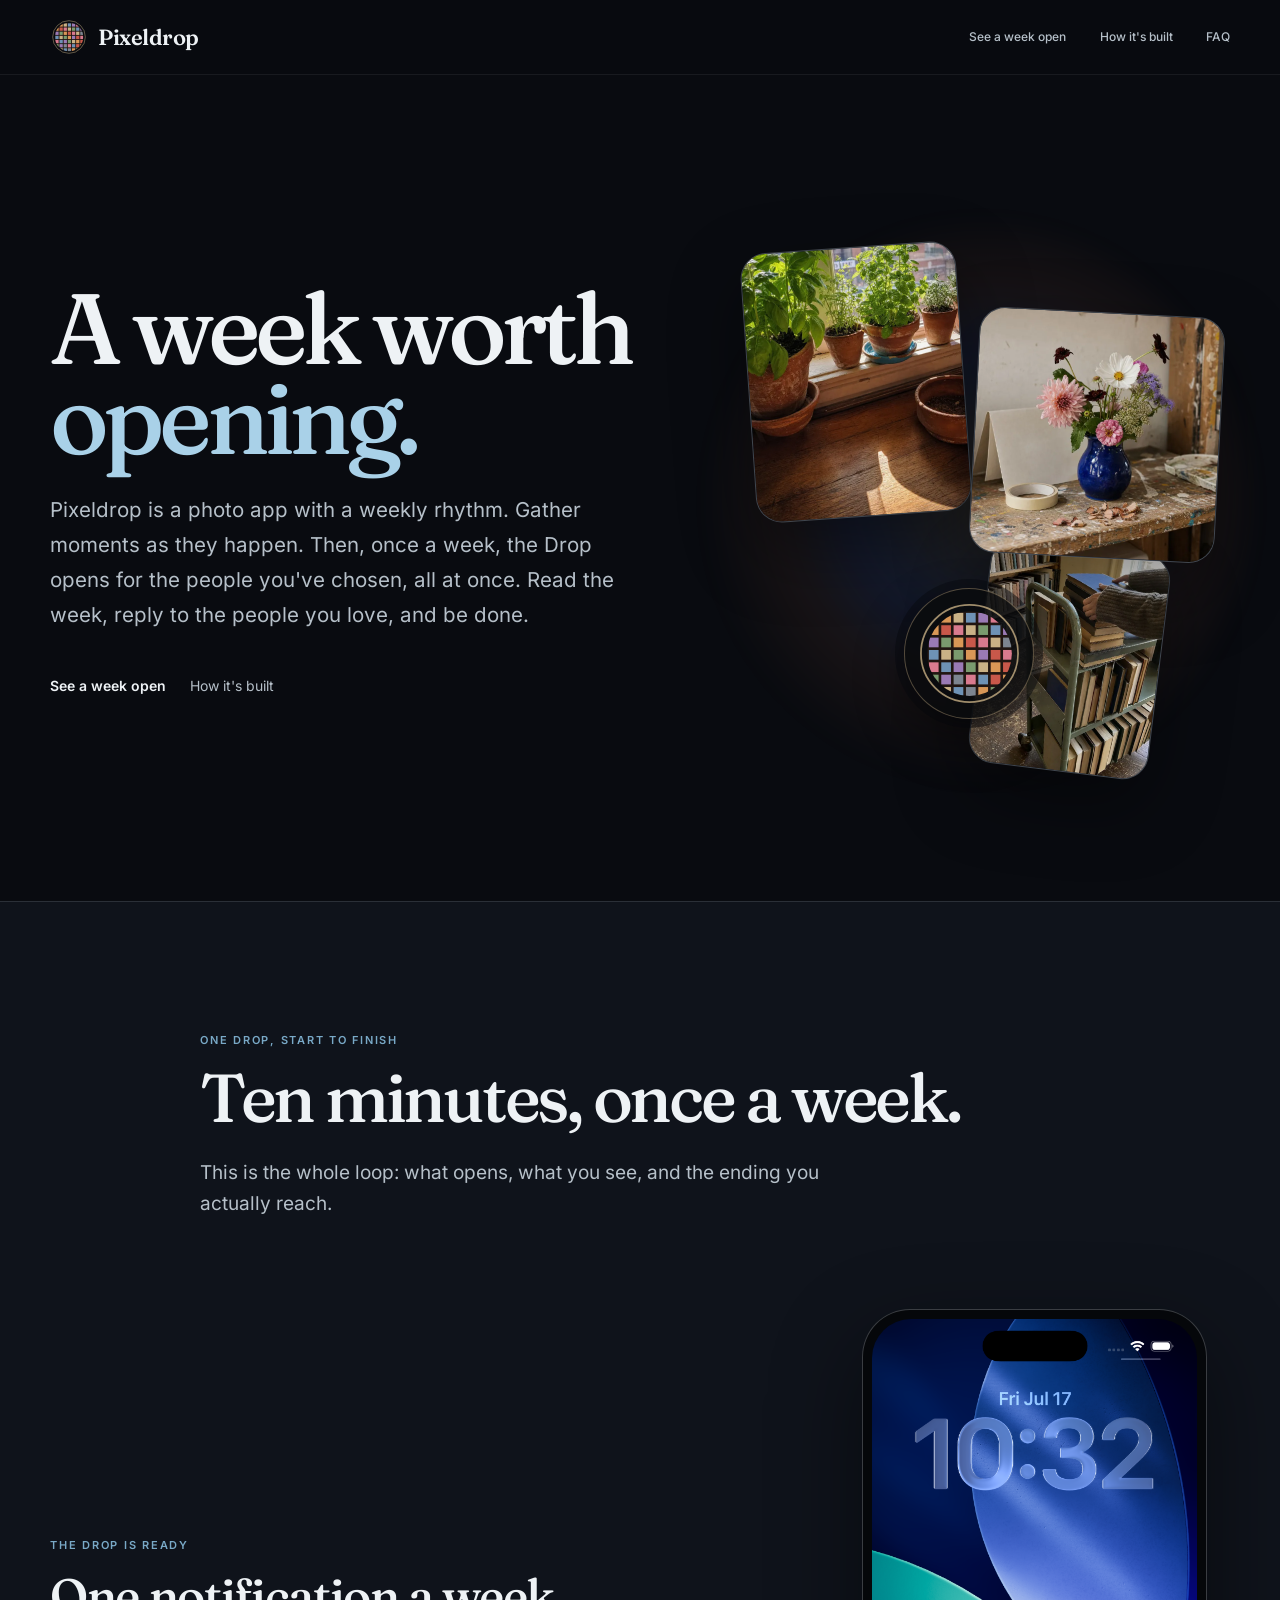
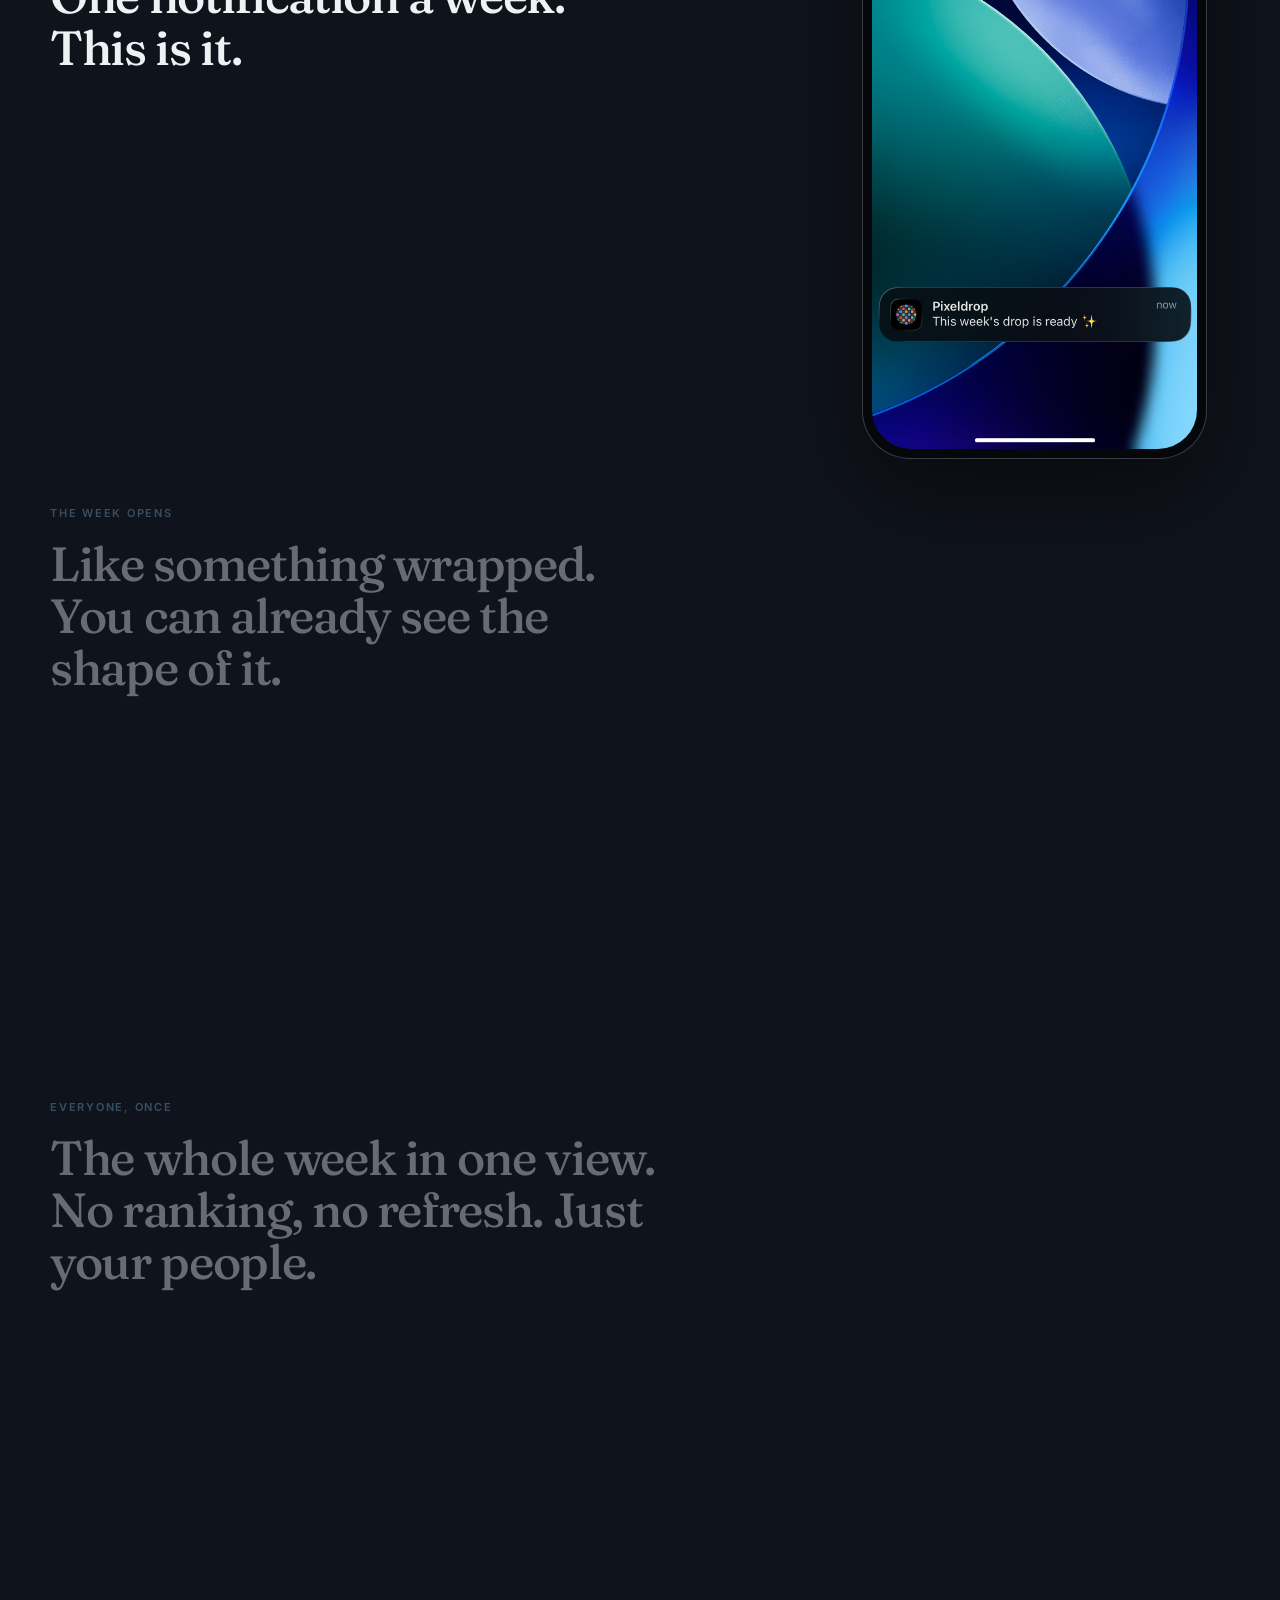
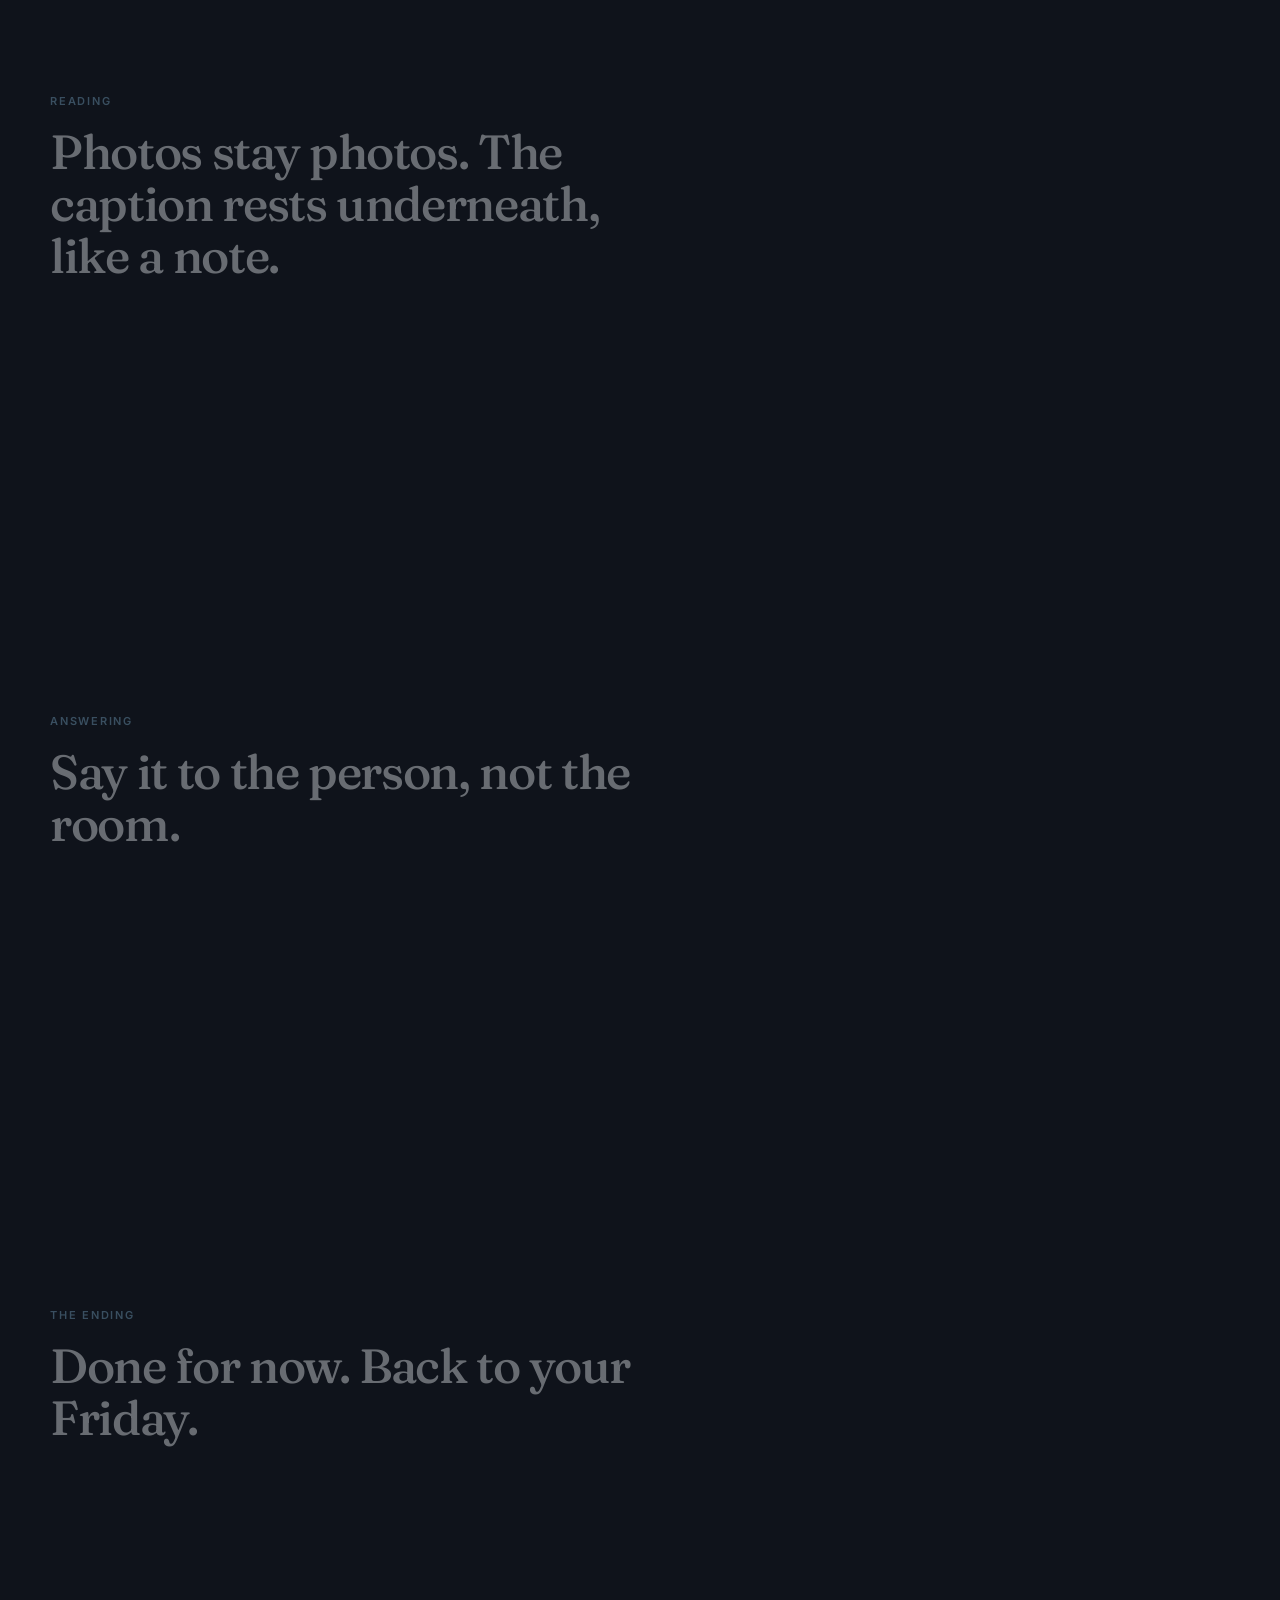
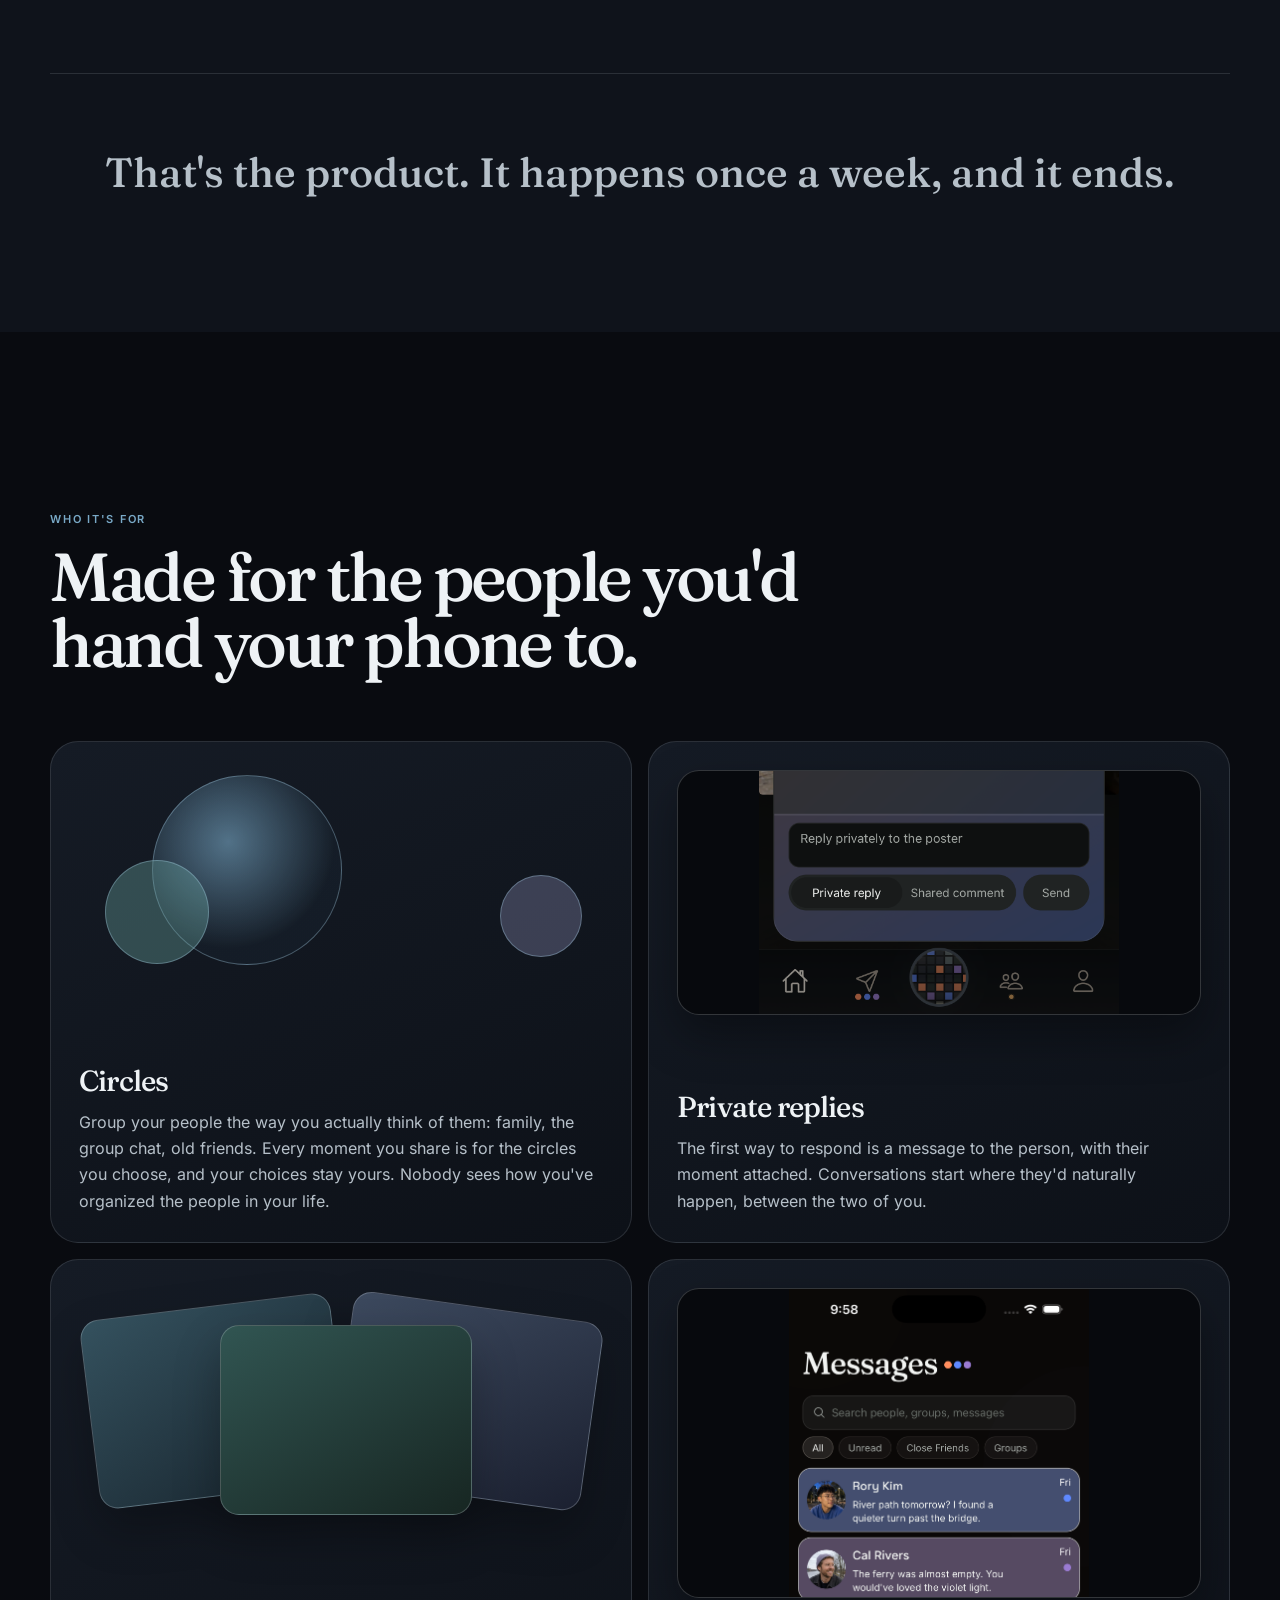
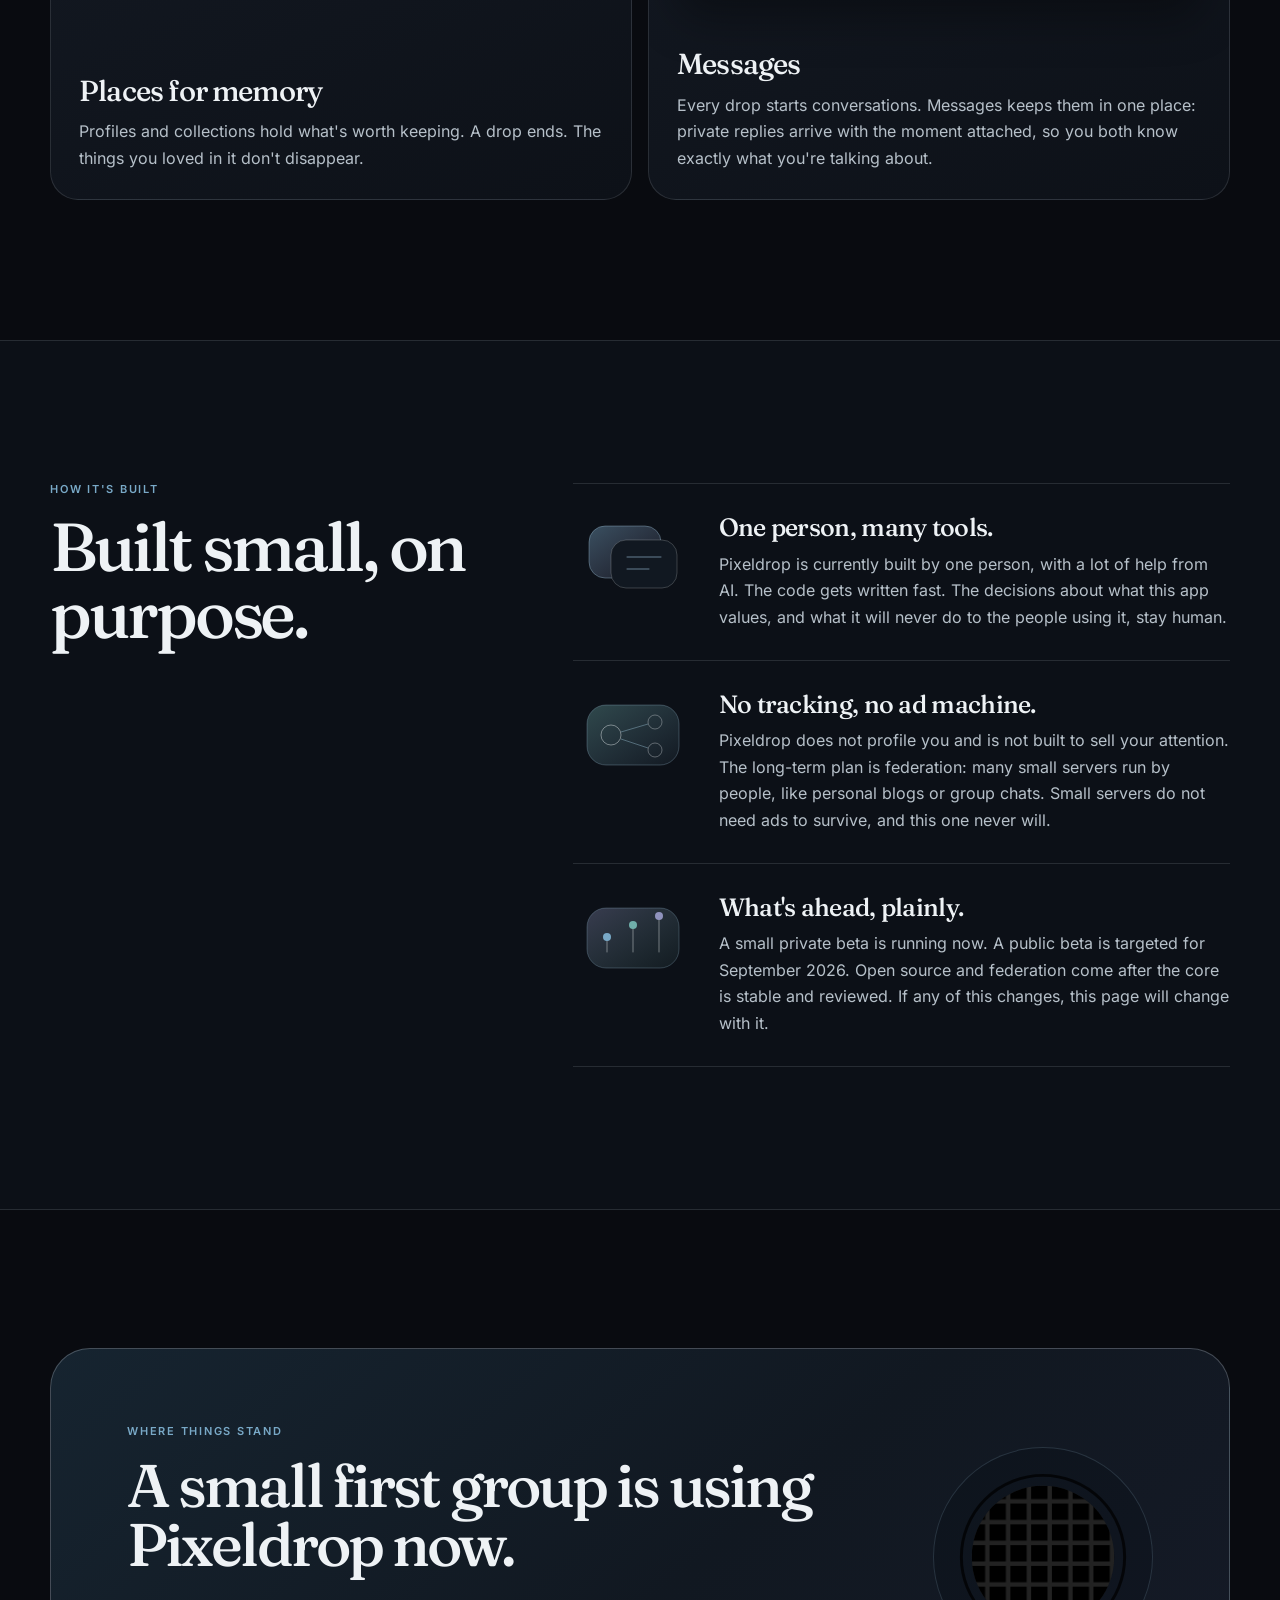
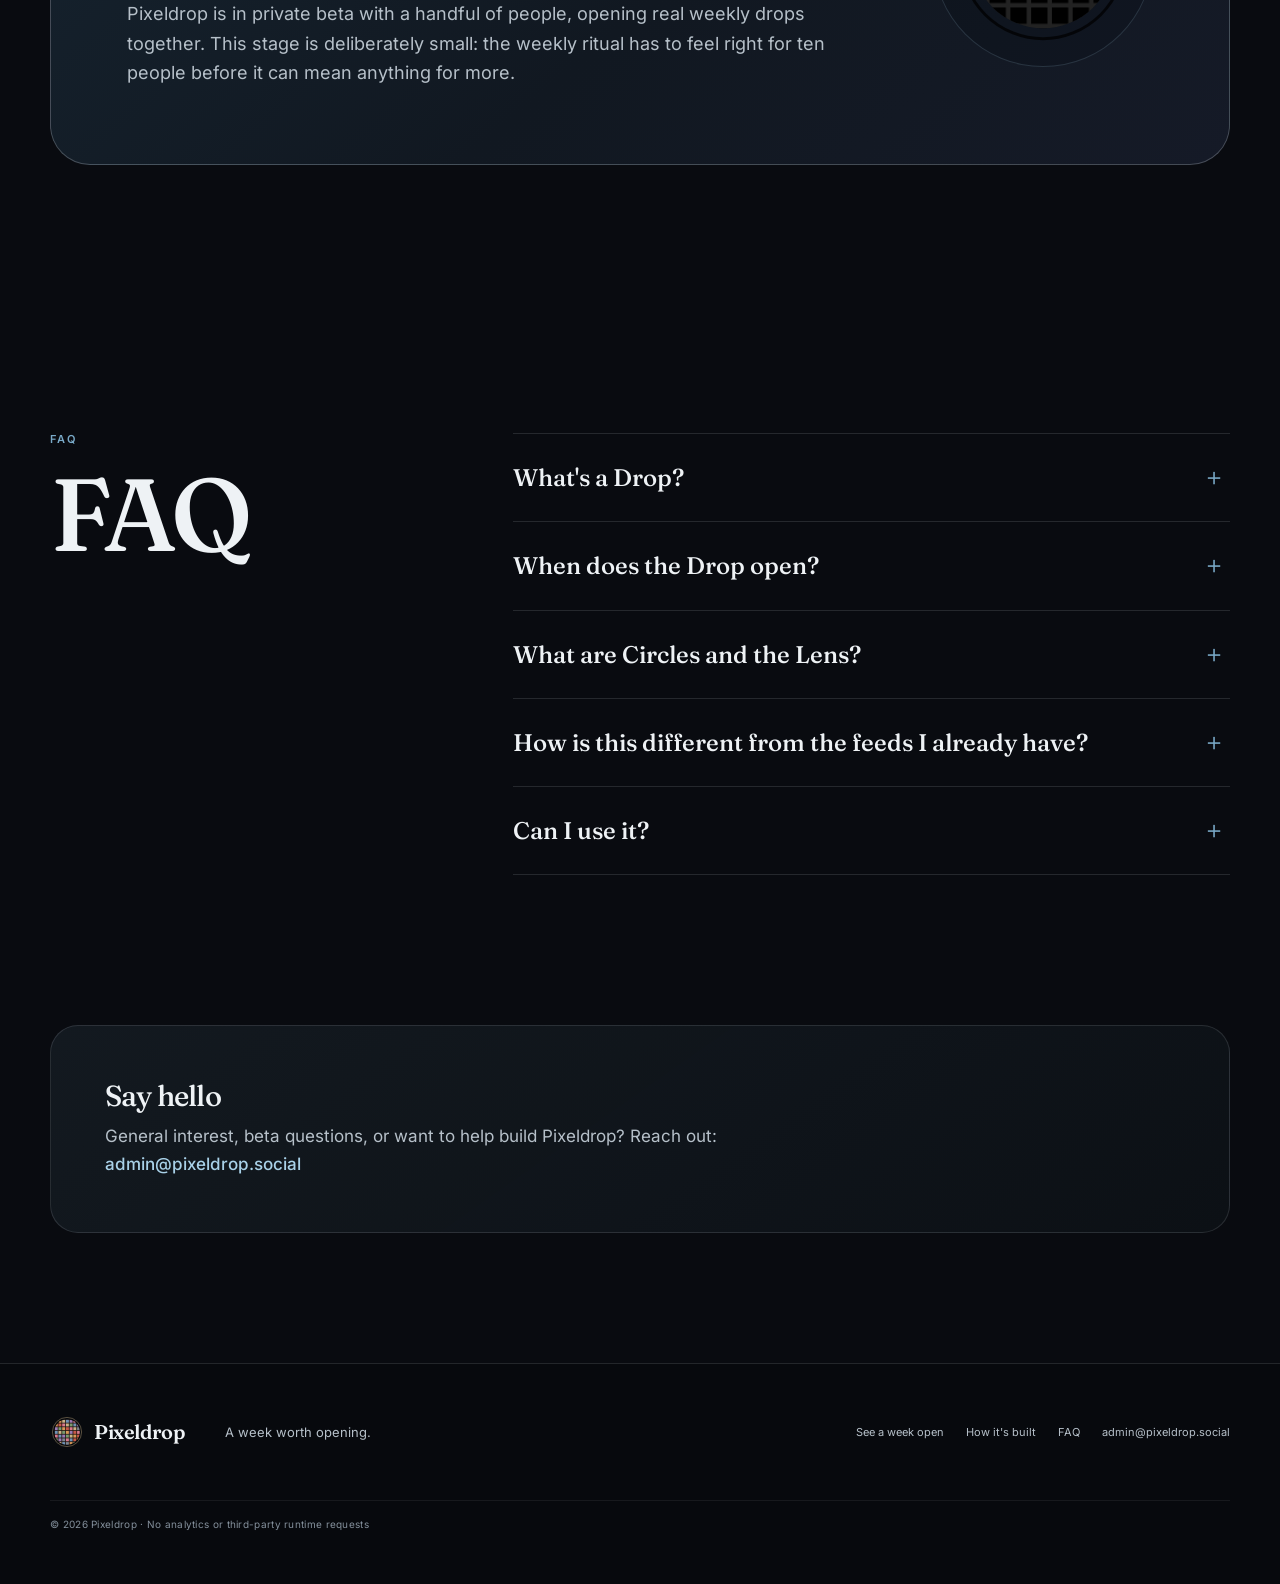
==== commit 4afa4462: "fix: polish Pixeldrop website captures" ====
--- a/index.html
+++ b/index.html
@@ -38,14 +38,13 @@
           <a class="hero-link hero-link-secondary" href="#how-built">How it's built</a>
         </div>
       </div>
-      <div class="hero-field" aria-hidden="true">
-        <span class="hero-field-ring"></span>
-        <span class="hero-field-tile tile-one"></span>
-        <span class="hero-field-tile tile-two"></span>
-        <span class="hero-field-tile tile-three"></span>
-        <span class="hero-field-tile tile-four"></span>
-        <span class="hero-field-tile tile-five"></span>
-      </div>
+      <figure class="hero-visual">
+        <div class="hero-photo hero-photo-window"><img src="assets/hero/noah-window-herbs.webp" width="608" height="760" alt=""></div>
+        <div class="hero-photo hero-photo-studio"><img src="assets/hero/ava-blue-vase.webp" width="760" height="760" alt=""></div>
+        <div class="hero-photo hero-photo-bookstore"><img src="assets/hero/sana-bookstore.webp" width="608" height="760" alt=""></div>
+        <div class="hero-orb"><img src="assets/orb-mark-color.svg" width="128" height="128" alt=""></div>
+        <figcaption class="visually-hidden">The Pixeldrop relationship orb resting among three repository-owned fictional weekly photos: window herbs, Ava's studio flowers, and a bookstore cart.</figcaption>
+      </figure>
     </section>
 
     <section class="story" id="one-drop" aria-labelledby="story-title">
@@ -56,10 +55,10 @@
       </div>
 
       <div class="story-track section-shell">
-        <article class="story-beat" data-beat="0">
+        <article class="story-beat" id="story-beat-1" data-beat="0">
           <figure>
             <div class="phone-shell story-frame is-active" data-frame="0">
-              <img src="assets/story/beat-1-knock.png" width="1206" height="2622" alt="Real iOS lock screen showing one Pixeldrop notification that this week's Drop is ready.">
+              <img src="assets/story/beat-1-knock.png" width="1206" height="2622" data-capture-slot="notification" data-capture-status="accepted" alt="Real iOS Notification Center showing exactly one Pixeldrop notification that this week's Drop is ready, with the installed pixel-orb app icon.">
             </div>
             <figcaption class="story-caption" data-step="0">
               <p class="beat-eyebrow">The Drop is ready</p>
@@ -67,7 +66,7 @@
             </figcaption>
           </figure>
         </article>
-        <article class="story-beat" data-beat="1">
+        <article class="story-beat" id="story-beat-2" data-beat="1">
           <figure>
             <div class="phone-shell story-frame" data-frame="1">
               <img src="assets/story/beat-2-cover.png" width="1206" height="2622" loading="lazy" alt="Real dark Week 28 opening cover with guest avatars, weekly counts, and a swipe-to-enter prompt.">
@@ -78,7 +77,7 @@
             </figcaption>
           </figure>
         </article>
-        <article class="story-beat" data-beat="2">
+        <article class="story-beat" id="story-beat-3" data-beat="2">
           <figure>
             <div class="phone-shell story-frame" data-frame="2">
               <img src="assets/story/beat-3-grid.png" width="1206" height="2622" loading="lazy" alt="Real Week 28 Grid with one Stories shelf and a photo-rich two-column weekly mosaic.">
@@ -89,10 +88,10 @@
             </figcaption>
           </figure>
         </article>
-        <article class="story-beat" data-beat="3">
+        <article class="story-beat" id="story-beat-4" data-beat="3">
           <figure>
             <div class="phone-shell story-frame" data-frame="3">
-              <img src="assets/story/beat-4-post.png" width="1206" height="2622" loading="lazy" alt="Real Ava Sol studio post with clay-tool photography and its caption resting underneath.">
+              <img src="assets/story/beat-4-post.png" width="1206" height="2622" loading="lazy" data-capture-slot="ava-post" data-capture-status="accepted" alt="Real fictional Ava Sol studio post showing flowers in a blue vase on a paint-marked worktable, with the matching Friday studio caption beneath it.">
             </div>
             <figcaption class="story-caption" data-step="3">
               <p class="beat-eyebrow">Reading</p>
@@ -100,10 +99,10 @@
             </figcaption>
           </figure>
         </article>
-        <article class="story-beat" data-beat="4">
+        <article class="story-beat" id="story-beat-5" data-beat="4">
           <figure>
             <div class="phone-shell story-frame" data-frame="4">
-              <img src="assets/story/beat-5-reply.png" width="1206" height="2622" loading="lazy" alt="Real expanded Ava Sol post pane with Private reply selected and an unsent draft ready to send.">
+              <img src="assets/story/beat-5-reply.png" width="1206" height="2622" loading="lazy" data-capture-slot="ava-comments" data-capture-status="accepted" alt="Real expanded fictional Ava Sol post pane with comments from Mira Vale, Jules Carter, and Sana Noor, plus Private reply selected and Shared comment unselected.">
             </div>
             <figcaption class="story-caption" data-step="4">
               <p class="beat-eyebrow">Answering</p>
@@ -111,7 +110,7 @@
             </figcaption>
           </figure>
         </article>
-        <article class="story-beat" data-beat="5">
+        <article class="story-beat" id="story-beat-6" data-beat="5">
           <figure>
             <div class="phone-shell story-frame" data-frame="5">
               <img src="assets/story/beat-6-done.png" width="1206" height="2622" loading="lazy" alt="Real opaque dark weekly ending with Done for now, weekly totals, and two exit gestures.">
@@ -127,7 +126,7 @@
       <p class="story-closing section-shell">That's the product. It happens once a week, and it ends.</p>
     </section>
 
-    <section class="relationships section-shell" aria-labelledby="relationships-title">
+    <section class="relationships section-shell" id="relationships" aria-labelledby="relationships-title">
       <div class="section-intro">
         <p class="section-kicker">Who it's for</p>
         <h2 id="relationships-title">Made for the people you'd hand your phone to.</h2>
@@ -139,7 +138,9 @@
           <p>Group your people the way you actually think of them: family, the group chat, old friends. Every moment you share is for the circles you choose, and your choices stay yours. Nobody sees how you've organized the people in your life.</p>
         </article>
         <article>
-          <div class="card-mark replies-mark" aria-hidden="true"><i></i><i></i></div>
+          <div class="card-mark capture-crop private-replies-crop">
+            <img src="assets/story/beat-5-reply.png" width="1206" height="2622" loading="lazy" data-capture-slot="private-replies-crop" data-capture-status="accepted" alt="CSS-only lower-pane crop of the same untouched real fictional Ava comments capture, focused on the composer with Private reply selected, Shared comment unselected, and Send visible.">
+          </div>
           <h3>Private replies</h3>
           <p>The first way to respond is a message to the person, with their moment attached. Conversations start where they'd naturally happen, between the two of you.</p>
         </article>
@@ -149,8 +150,8 @@
           <p>Profiles and collections hold what's worth keeping. A drop ends. The things you loved in it don't disappear.</p>
         </article>
         <article>
-          <div class="card-mark messages-mark">
-            <img src="assets/people/messages.png" width="1206" height="2622" loading="lazy" alt="Real Pixeldrop Messages inbox with fictional conversations, relationship-colored cards, and restrained unread dots.">
+          <div class="card-mark capture-crop messages-mark">
+            <img src="assets/people/messages.png" width="1206" height="2622" loading="lazy" data-capture-slot="messages-top" data-capture-status="accepted" alt="CSS-only top-half crop of the untouched real Pixeldrop Messages inbox, showing its header, search and filters, and the first fictional conversation rows.">
           </div>
           <h3>Messages</h3>
           <p>Every drop starts conversations. Messages keeps them in one place: private replies arrive with the moment attached, so you both know exactly what you're talking about.</p>
--- a/styles.css
+++ b/styles.css
@@ -90,6 +90,17 @@
 }
 .skip-link:focus { transform: translateY(0); }
 :focus-visible { outline: 3px solid var(--blue-bright); outline-offset: 4px; border-radius: 4px; }
+.visually-hidden {
+  position: absolute;
+  width: 1px;
+  height: 1px;
+  padding: 0;
+  margin: -1px;
+  overflow: hidden;
+  clip: rect(0, 0, 0, 0);
+  white-space: nowrap;
+  border: 0;
+}
 .section-shell { width: var(--shell); margin-inline: auto; }
 
 .site-header {
@@ -154,40 +165,42 @@
 .hero-link-primary { color: var(--text); font-weight: 600; }
 .hero-link-secondary { color: var(--text-soft); font-weight: 400; }
 .hero-link:hover { color: var(--blue-bright); }
-.hero-field { position: relative; min-height: 590px; isolation: isolate; }
-.hero-field::before {
+.hero-visual { position: relative; min-height: 590px; margin: 0; isolation: isolate; }
+.hero-visual::before {
   content: "";
   position: absolute;
-  inset: 8% 0;
+  inset: 4% -4% 0;
   border-radius: 50%;
-  background: radial-gradient(circle, rgba(74, 117, 145, 0.25), rgba(71, 83, 115, 0.09) 42%, transparent 70%);
-  filter: blur(8px);
-}
-.hero-field-ring {
+  background: radial-gradient(circle at 52% 48%, rgba(201, 177, 134, 0.16), rgba(95, 137, 255, 0.11) 34%, rgba(255, 142, 94, 0.06) 52%, transparent 72%);
+  filter: blur(12px);
+}
+.hero-photo {
   position: absolute;
-  z-index: 2;
-  top: 50%;
-  left: 50%;
-  width: min(420px, 86%);
+  overflow: hidden;
+  border: 1px solid rgba(238, 242, 245, 0.2);
+  border-radius: 26px;
+  background: var(--night-soft);
+  box-shadow: 0 28px 72px rgba(0, 0, 0, 0.42);
+}
+.hero-photo img { width: 100%; height: 100%; object-fit: cover; }
+.hero-photo-window { z-index: 1; top: 8%; left: 4%; width: 43%; aspect-ratio: 0.8; transform: rotate(-4deg); }
+.hero-photo-studio { z-index: 3; top: 19%; right: 2%; width: 49%; aspect-ratio: 1; transform: rotate(3deg); }
+.hero-photo-bookstore { z-index: 2; right: 14%; bottom: 3%; width: 36%; aspect-ratio: 0.8; transform: rotate(7deg); }
+.hero-orb {
+  position: absolute;
+  z-index: 5;
+  left: 35%;
+  bottom: 12%;
+  width: clamp(112px, 26%, 148px);
   aspect-ratio: 1;
-  border: 1px solid rgba(169, 209, 232, 0.44);
+  display: grid;
+  place-items: center;
+  border: 1px solid rgba(201, 177, 134, 0.38);
   border-radius: 50%;
-  box-shadow: inset 0 0 70px rgba(111, 174, 170, 0.06), 0 36px 90px rgba(0, 0, 0, 0.34);
-  transform: translate(-50%, -50%);
-}
-.hero-field-ring::after {
-  content: "";
-  position: absolute;
-  inset: 11%;
-  border: 1px solid rgba(224, 233, 240, 0.08);
-  border-radius: inherit;
-}
-.hero-field-tile { position: absolute; z-index: 3; display: block; border: 1px solid rgba(255, 255, 255, 0.13); box-shadow: 0 20px 50px rgba(0, 0, 0, 0.34); }
-.tile-one { top: 21%; left: 19%; width: 35%; aspect-ratio: 0.82; border-radius: 27px; background: linear-gradient(150deg, #344d5e, #151f2a); transform: rotate(-8deg); }
-.tile-two { top: 13%; right: 10%; width: 29%; aspect-ratio: 0.78; border-radius: 25px; background: linear-gradient(150deg, #434965, #1b1f31); transform: rotate(7deg); }
-.tile-three { bottom: 13%; left: 29%; width: 31%; aspect-ratio: 0.8; border-radius: 26px; background: linear-gradient(150deg, #315853, #152725); transform: rotate(4deg); }
-.tile-four { right: 2%; bottom: 21%; width: 27%; aspect-ratio: 0.84; border-radius: 23px; background: linear-gradient(150deg, #3f4f62, #181e28); transform: rotate(10deg); }
-.tile-five { top: 41%; left: 38%; width: 25%; aspect-ratio: 0.82; border-radius: 22px; background: linear-gradient(150deg, #566575, #1b2530); transform: rotate(-2deg); }
+  background: rgba(11, 12, 14, 0.9);
+  box-shadow: 0 22px 50px rgba(0, 0, 0, 0.48), 0 0 0 9px rgba(9, 11, 16, 0.5);
+}
+.hero-orb img { width: 88%; height: 88%; }
 
 .story { padding: 132px 0 0; border-top: 1px solid var(--line); background: var(--night-raised); }
 .story-intro { max-width: 880px; margin-bottom: 90px; }
@@ -206,18 +219,6 @@
   background: #05070a;
   box-shadow: var(--shadow);
 }
-.phone-shell::before {
-  content: "";
-  position: absolute;
-  z-index: 2;
-  top: 16px;
-  left: 50%;
-  width: 31%;
-  height: 25px;
-  border-radius: 999px;
-  background: #030405;
-  transform: translateX(-50%);
-}
 .phone-shell img { width: 100%; height: 100%; border-radius: 39px; object-fit: cover; }
 .story-caption { max-width: 650px; margin-inline: auto; }
 .story-caption h3 { max-width: 620px; margin-bottom: 0; font-size: clamp(31px, 4vw, 48px); line-height: 1.08; }
@@ -244,15 +245,28 @@
 .circles-mark i:nth-child(1) { top: 5px; left: 14%; width: 190px; height: 190px; background: radial-gradient(circle at 40% 35%, rgba(121, 169, 199, 0.62), rgba(35, 56, 72, 0.18) 64%); }
 .circles-mark i:nth-child(2) { top: 90px; left: 5%; width: 104px; height: 104px; background: rgba(111, 174, 170, 0.35); }
 .circles-mark i:nth-child(3) { top: 105px; right: 4%; width: 82px; height: 82px; background: rgba(143, 146, 189, 0.34); }
-.replies-mark i { width: 78%; height: 72px; border: 1px solid var(--line-strong); background: rgba(121, 169, 199, 0.08); }
-.replies-mark i:nth-child(1) { top: 38px; left: 0; border-radius: 23px 23px 23px 7px; }
-.replies-mark i:nth-child(2) { top: 132px; right: 0; border-radius: 23px 23px 7px 23px; background: rgba(111, 174, 170, 0.12); }
 .memory-mark i { width: 48%; height: 190px; top: 18px; border: 1px solid var(--line-strong); border-radius: 19px; box-shadow: 0 22px 46px rgba(0, 0, 0, 0.26); }
 .memory-mark i:nth-child(1) { left: 2%; background: linear-gradient(150deg, #34515e, #17232c); transform: rotate(-7deg); }
 .memory-mark i:nth-child(2) { right: 2%; background: linear-gradient(150deg, #3d4a5f, #1b2030); transform: rotate(8deg); }
 .memory-mark i:nth-child(3) { left: 27%; top: 37px; background: linear-gradient(150deg, #315552, #172622); }
-.messages-mark { display: grid; place-items: center; }
-.messages-mark img { width: 112px; height: 224px; object-fit: cover; border: 5px solid #07090d; border-radius: 22px; box-shadow: 0 20px 45px rgba(0, 0, 0, 0.34); }
+.capture-crop {
+  overflow: hidden;
+  border: 1px solid rgba(224, 233, 240, 0.2);
+  border-radius: 22px;
+  background: #07090d;
+  box-shadow: 0 20px 45px rgba(0, 0, 0, 0.34);
+}
+.capture-crop img {
+  position: absolute;
+  left: 50%;
+  width: min(360px, 92%);
+  max-width: none;
+  height: auto;
+  transform: translateX(-50%);
+}
+.private-replies-crop img { top: -520px; }
+.messages-mark { height: 310px; }
+.messages-mark img { top: -4px; width: min(300px, 82%); }
 
 .built { padding: 142px 0; border-top: 1px solid var(--line); border-bottom: 1px solid var(--line); background: #0c1017; }
 .built-grid { display: grid; grid-template-columns: 0.78fr 1.22fr; gap: clamp(58px, 8vw, 120px); }
@@ -340,7 +354,7 @@
   .nav-shell nav a:not(:last-child) { display: none; }
   .hero { min-height: auto; grid-template-columns: 1fr; padding-top: 100px; }
   .hero-copy { max-width: 720px; }
-  .hero-field { min-height: 540px; max-width: 620px; width: 100%; margin-inline: auto; }
+  .hero-visual { min-height: 540px; max-width: 620px; width: 100%; margin-inline: auto; }
   .built-grid { grid-template-columns: 1fr; gap: 32px; }
   .built-heading, .faq-heading { position: static; }
   .beta { grid-template-columns: 1fr; }
@@ -364,14 +378,17 @@
   .hero { padding: 76px 0 62px; gap: 26px; }
   .hero-body { font-size: 17px; }
   .hero-actions { align-items: flex-start; flex-direction: column; gap: 15px; }
-  .hero-field { min-height: 430px; }
-  .hero-field-ring { width: 84%; }
+  .hero-visual { min-height: 430px; }
+  .hero-photo { border-radius: 20px; }
+  .hero-photo-window { left: 1%; width: 41%; }
+  .hero-photo-studio { right: 1%; width: 51%; }
+  .hero-photo-bookstore { right: 10%; width: 36%; }
+  .hero-orb { left: 31%; bottom: 10%; width: 104px; }
   .story { padding-top: 92px; }
   .story-intro { margin-bottom: 64px; }
   .story-beat figure { margin-bottom: 90px; }
   .phone-shell { width: min(100%, 330px); padding: 7px; border-radius: 42px; }
   .phone-shell img { border-radius: 35px; }
-  .phone-shell::before { top: 13px; height: 21px; }
   .story-caption h3 { font-size: 34px; }
   .story-closing { padding: 56px 14px 92px; }
   .relationships, .built { padding: 92px 0; }
@@ -379,6 +396,9 @@
   .relationship-grid { grid-template-columns: 1fr; }
   .relationship-grid article { min-height: 500px; padding: 24px; }
   .card-mark { position: relative; top: auto; left: auto; width: 100%; height: 245px; margin-bottom: 44px; }
+  .capture-crop img { width: min(380px, 112%); }
+  .private-replies-crop img { top: -554px; }
+  .messages-mark img { width: min(320px, 96%); }
   .built-block { grid-template-columns: 86px 1fr; gap: 16px; }
   .built-graphic { width: 86px; height: auto; }
   .beta { margin-block: 90px; padding: 34px 24px; }
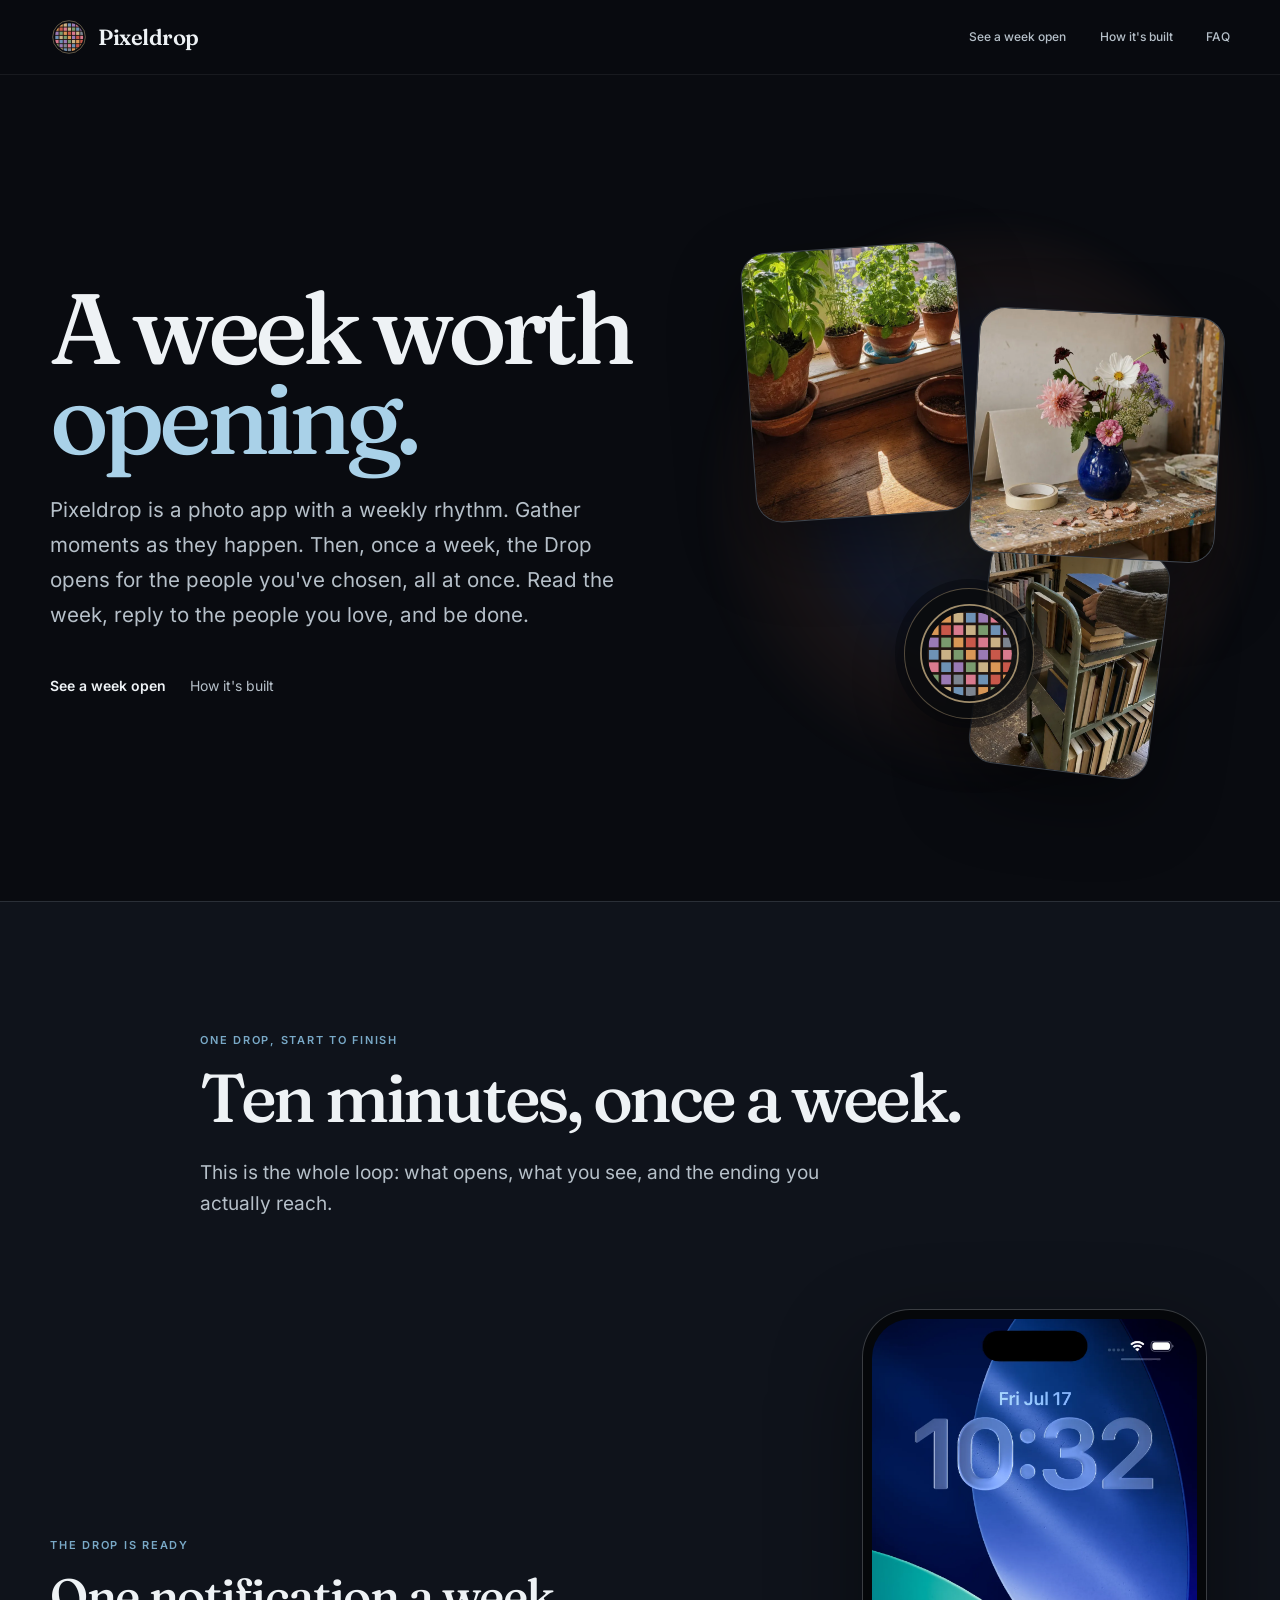
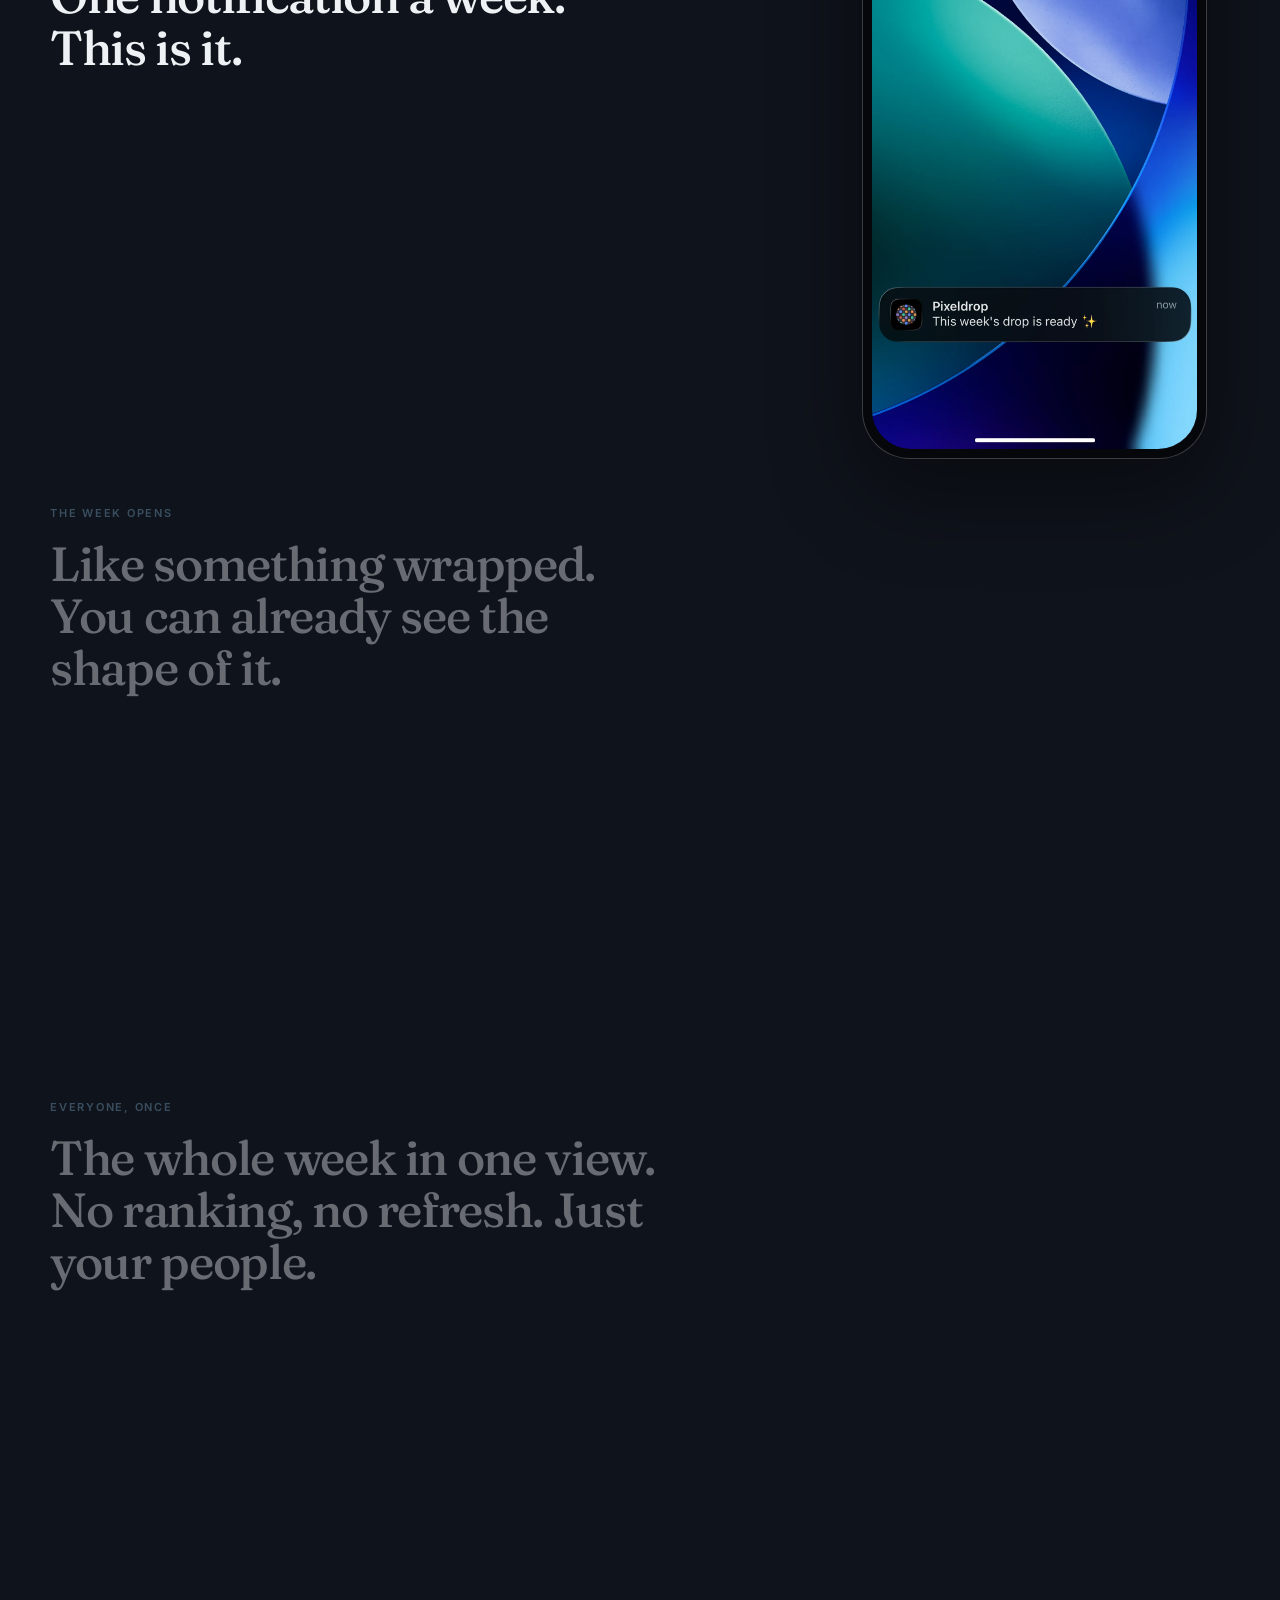
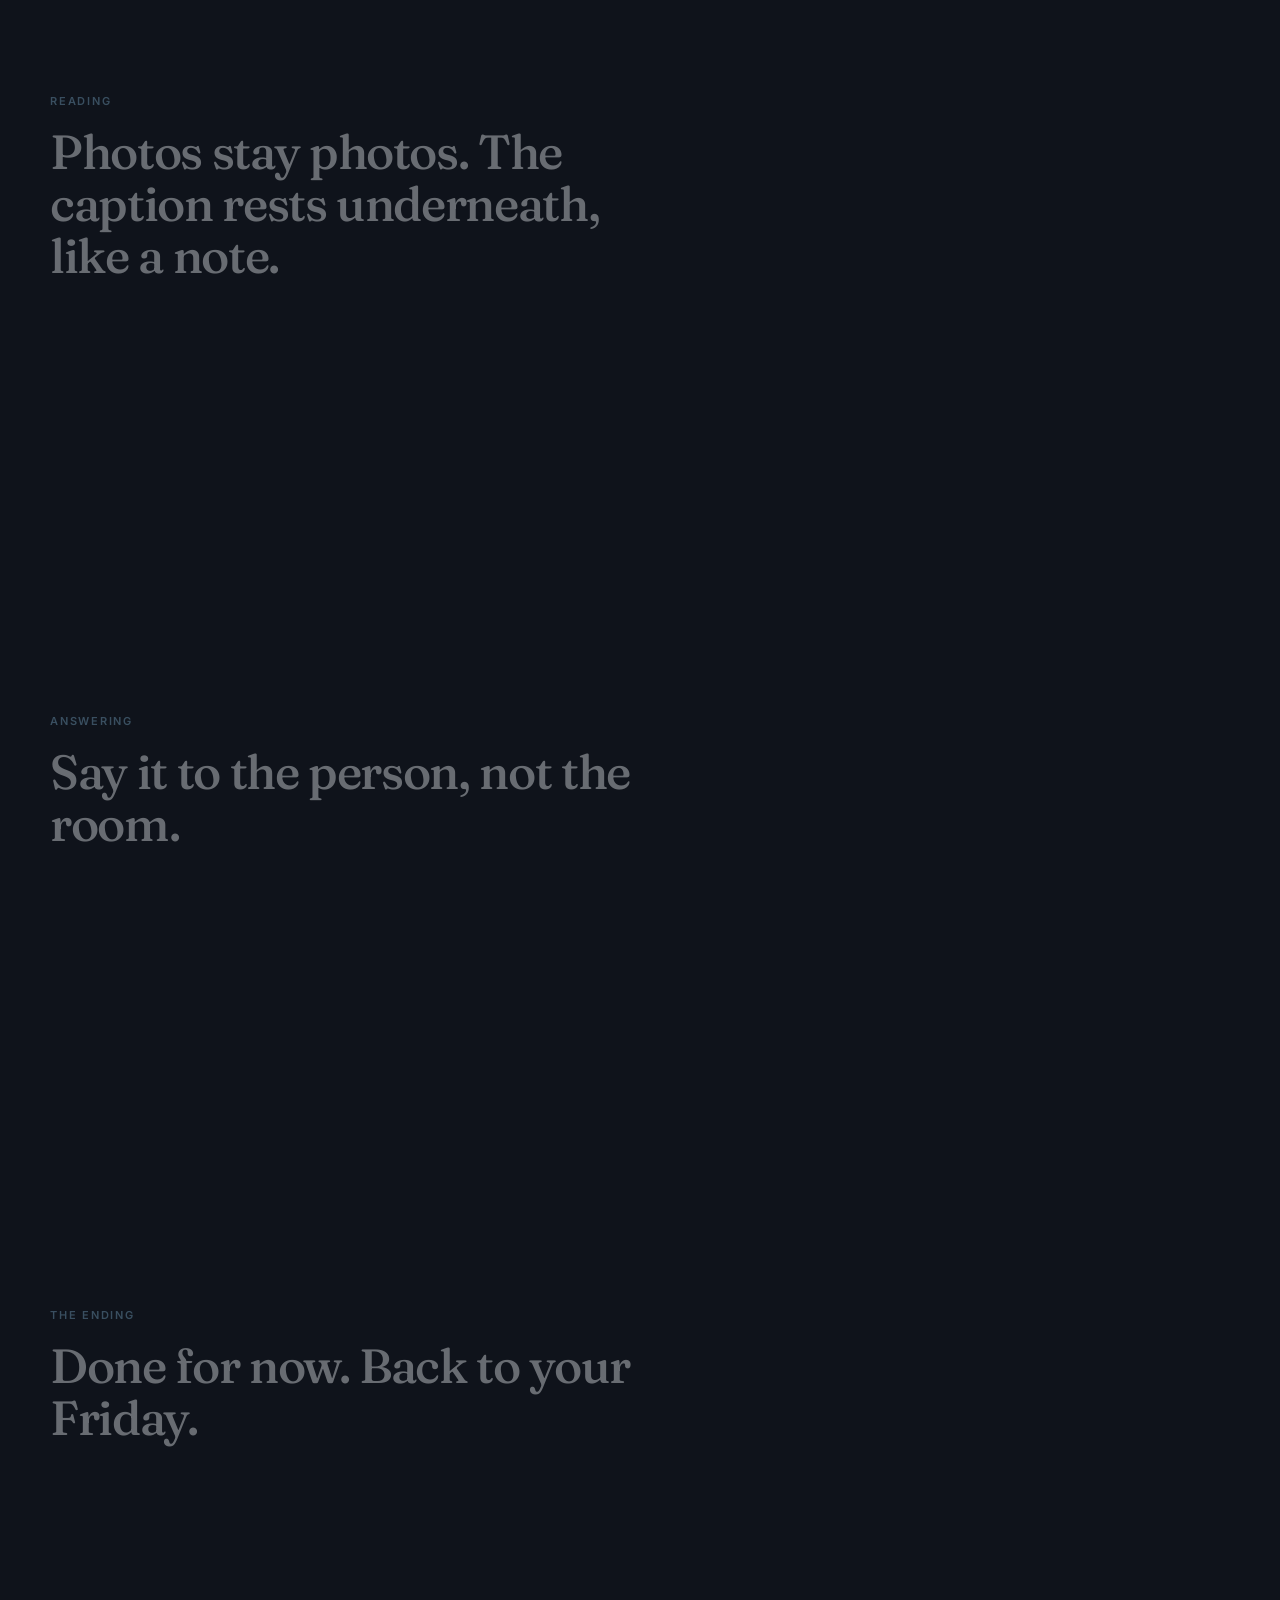
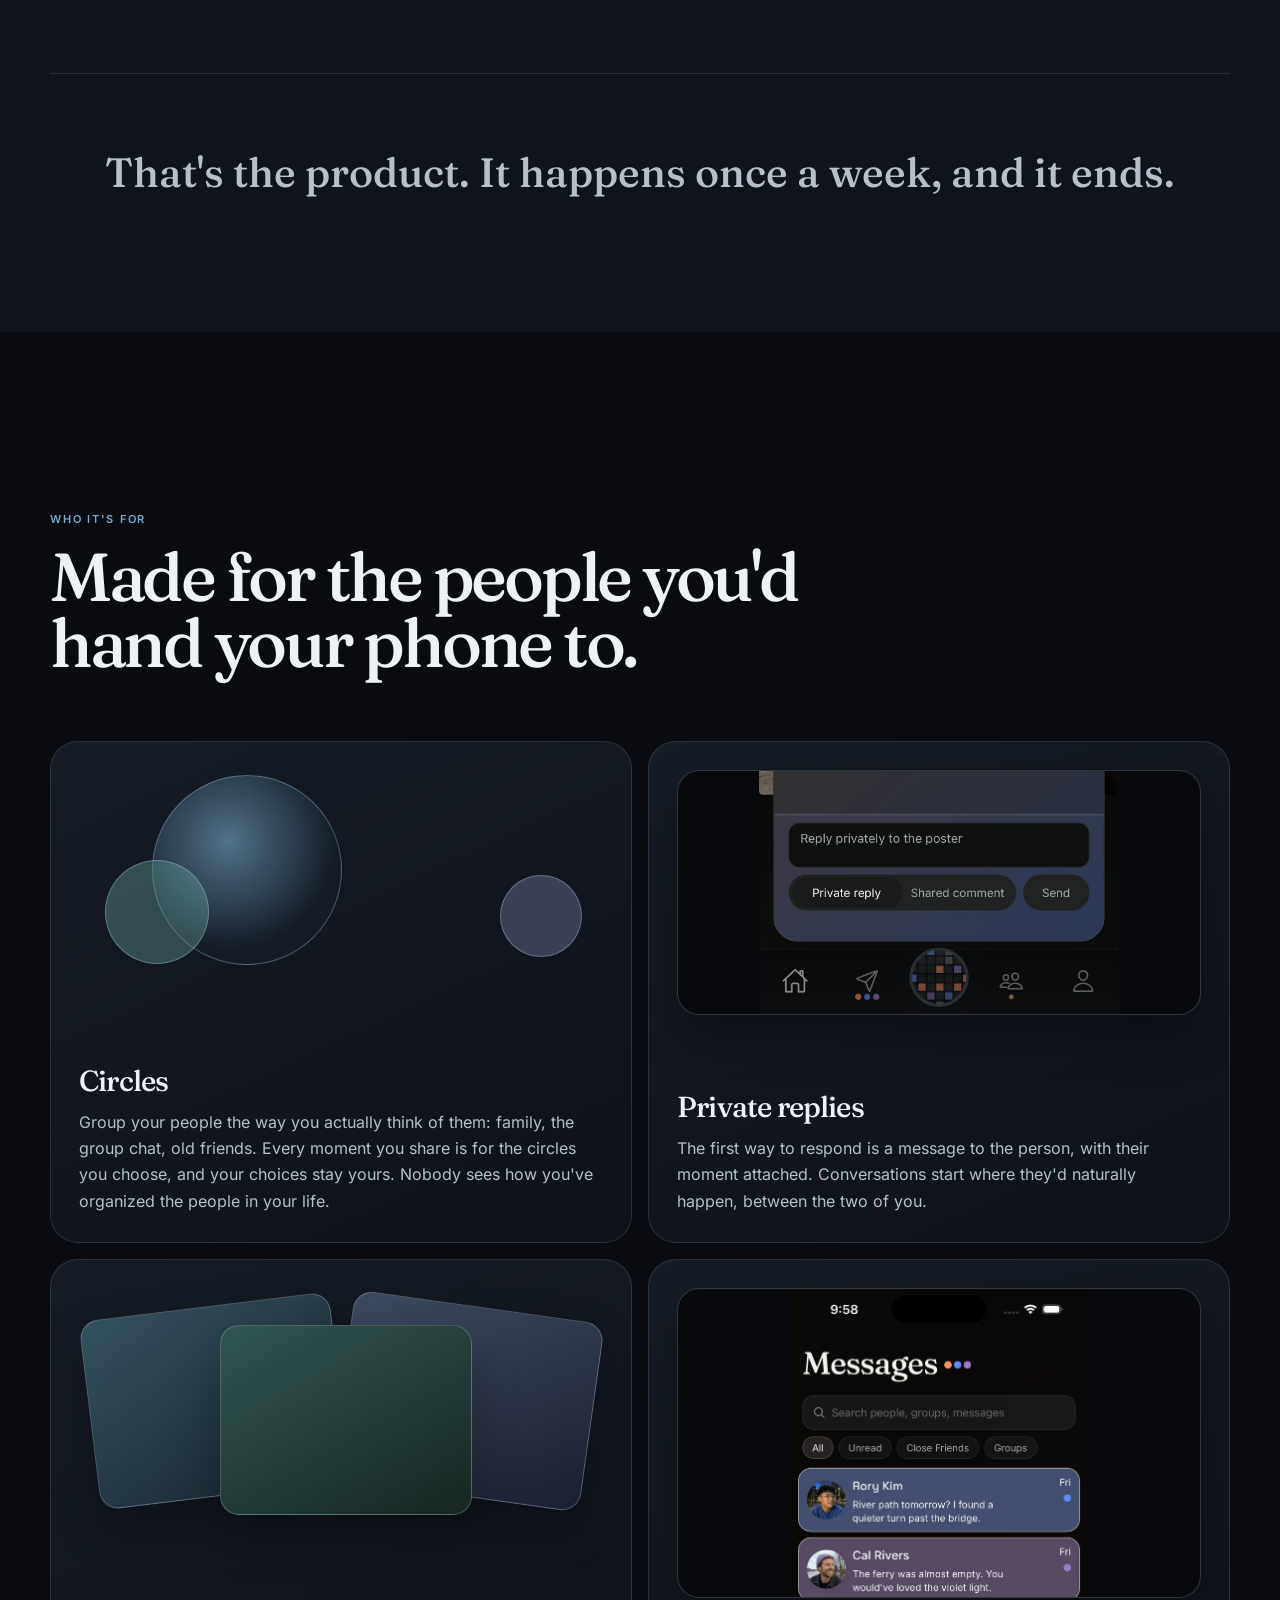
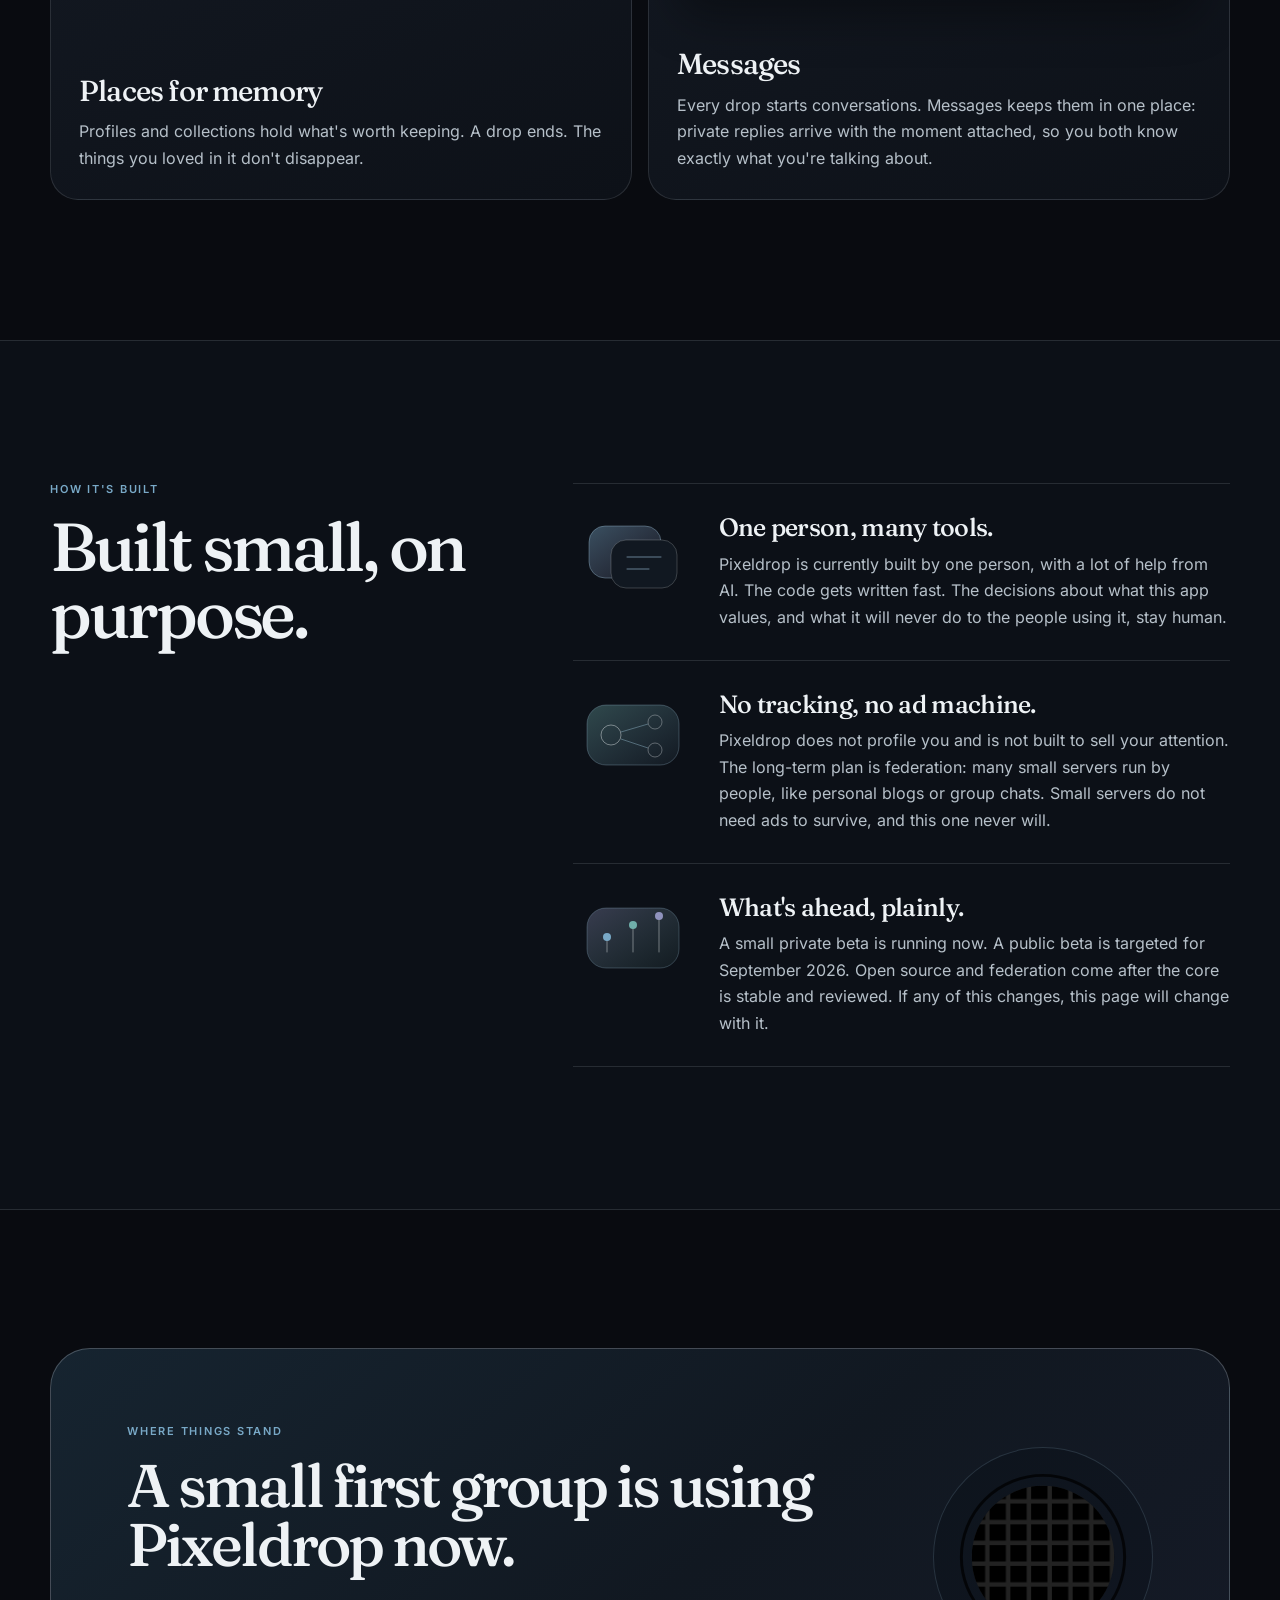
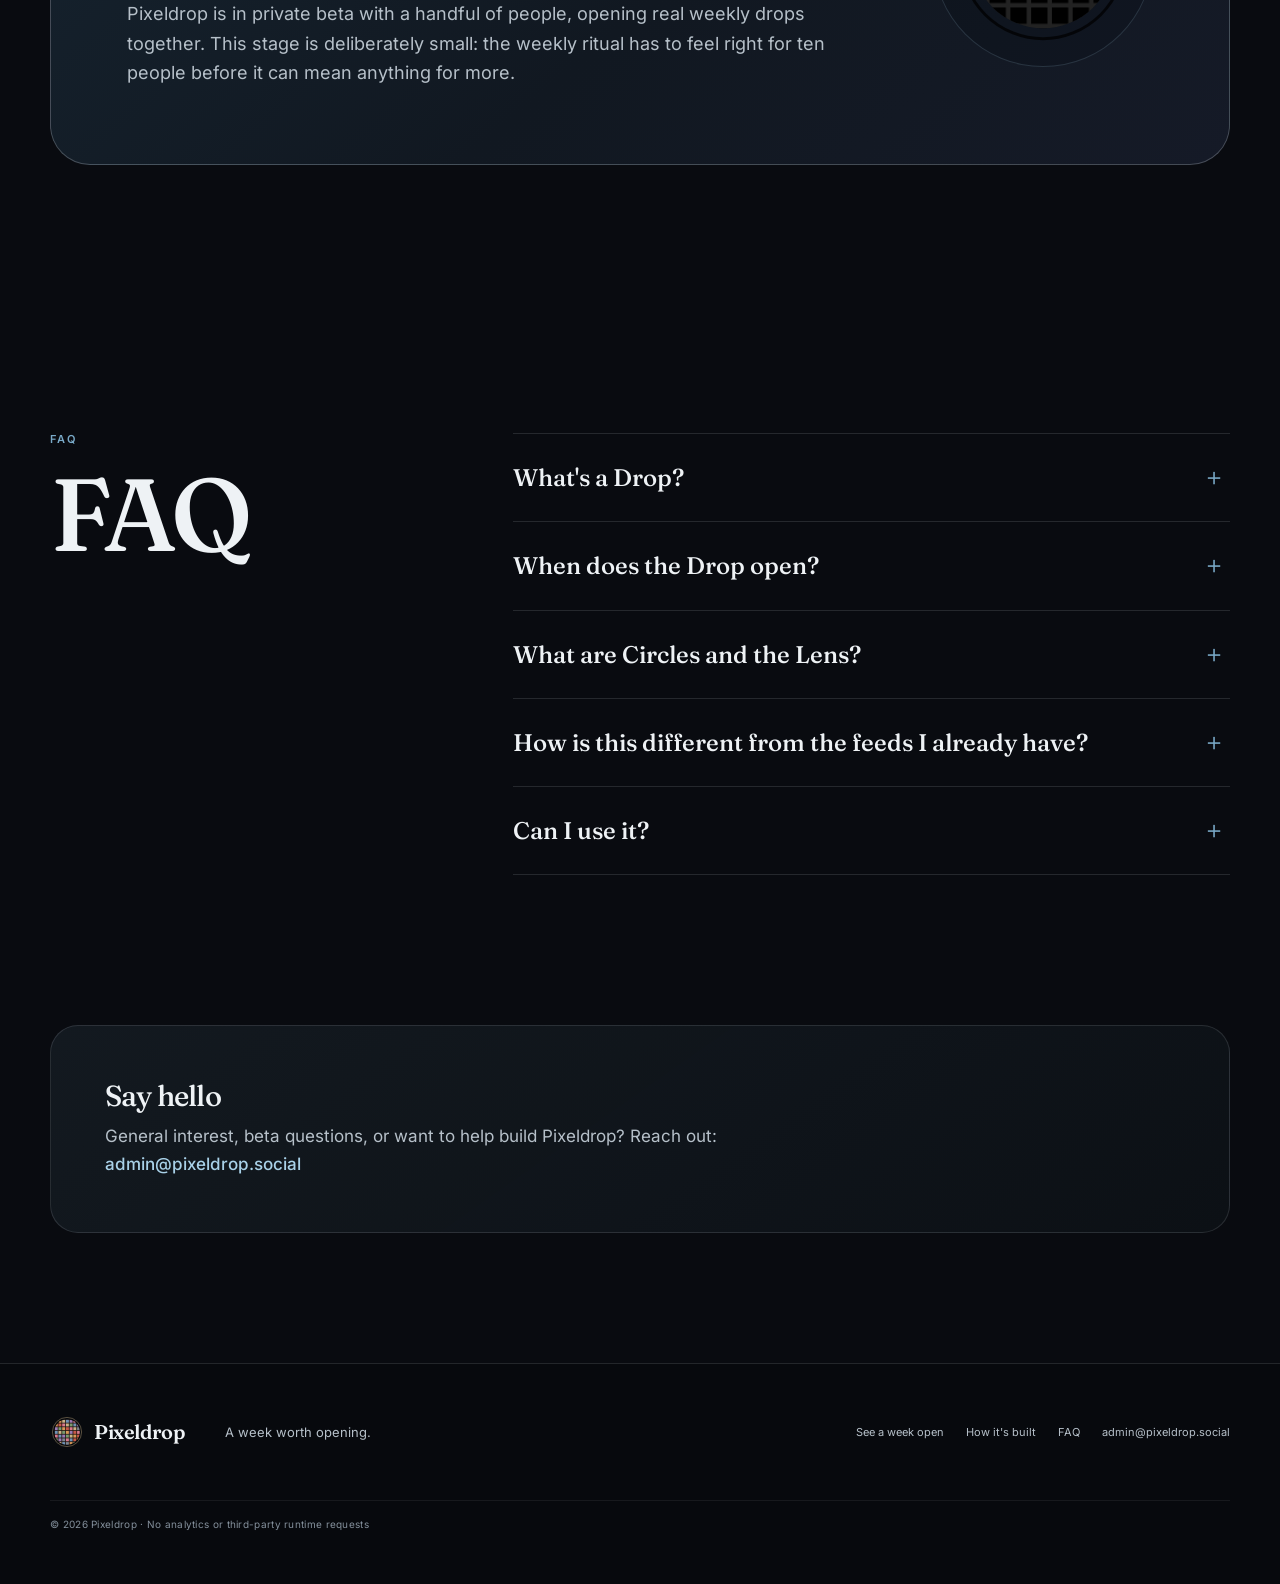
==== commit e387f4b6: "perf: ship WebP derivatives, add social preview, rewrite capture alt text The six story captures plu" ====
--- a/index.html
+++ b/index.html
@@ -5,9 +5,22 @@
   <meta name="viewport" content="width=device-width, initial-scale=1">
   <meta name="description" content="Pixeldrop is a photo app with a weekly rhythm. Gather moments as they happen. Then, once a week, the Drop opens for the people you've chosen, all at once.">
   <meta name="theme-color" content="#090b10">
+  <meta property="og:type" content="website">
+  <meta property="og:site_name" content="Pixeldrop">
+  <meta property="og:title" content="Pixeldrop | A week worth opening.">
+  <meta property="og:description" content="Pixeldrop is a photo app with a weekly rhythm. Gather moments as they happen. Then, once a week, the Drop opens for the people you've chosen, all at once.">
+  <meta property="og:url" content="https://www.pixeldrop.space/">
+  <meta property="og:image" content="https://www.pixeldrop.space/assets/social-card.png">
+  <meta property="og:image:width" content="1200">
+  <meta property="og:image:height" content="630">
+  <meta property="og:image:alt" content="Pixeldrop: a week worth opening.">
+  <meta name="twitter:card" content="summary_large_image">
+  <meta name="twitter:title" content="Pixeldrop | A week worth opening.">
+  <meta name="twitter:description" content="Pixeldrop is a photo app with a weekly rhythm. Gather moments as they happen. Then, once a week, the Drop opens for the people you've chosen, all at once.">
+  <meta name="twitter:image" content="https://www.pixeldrop.space/assets/social-card.png">
   <title>Pixeldrop | A week worth opening.</title>
   <link rel="icon" href="assets/favicon.svg" type="image/svg+xml">
-  <link rel="preload" href="assets/story/beat-1-knock.png" as="image">
+  <link rel="preload" href="assets/story/beat-1-knock.webp" as="image" type="image/webp">
   <link rel="stylesheet" href="styles.css">
   <script defer src="assets/vendor/scrollama.min.js"></script>
   <script defer src="story.js"></script>
@@ -31,7 +44,7 @@
   <main id="main">
     <section class="hero section-shell" aria-labelledby="hero-title">
       <div class="hero-copy">
-        <h1 id="hero-title">A week worth<br><em>opening.</em></h1>
+        <h1 id="hero-title">A week worth <br><em>opening.</em></h1>
         <p class="hero-body">Pixeldrop is a photo app with a weekly rhythm. Gather moments as they happen. Then, once a week, the Drop opens for the people you've chosen, all at once. Read the week, reply to the people you love, and be done.</p>
         <div class="hero-actions">
           <a class="hero-link hero-link-primary" href="#one-drop">See a week open</a>
@@ -58,7 +71,10 @@
         <article class="story-beat" id="story-beat-1" data-beat="0">
           <figure>
             <div class="phone-shell story-frame is-active" data-frame="0">
-              <img src="assets/story/beat-1-knock.png" width="1206" height="2622" data-capture-slot="notification" data-capture-status="accepted" alt="Real iOS Notification Center showing exactly one Pixeldrop notification that this week's Drop is ready, with the installed pixel-orb app icon.">
+              <picture>
+                <source type="image/webp" srcset="assets/story/beat-1-knock.webp">
+                <img src="assets/story/beat-1-knock.png" width="1206" height="2622" data-capture-slot="notification" data-capture-status="accepted" alt="An iPhone Notification Center showing exactly one Pixeldrop notification, saying this week's Drop is ready, beside the app's pixel-orb icon.">
+              </picture>
             </div>
             <figcaption class="story-caption" data-step="0">
               <p class="beat-eyebrow">The Drop is ready</p>
@@ -69,7 +85,10 @@
         <article class="story-beat" id="story-beat-2" data-beat="1">
           <figure>
             <div class="phone-shell story-frame" data-frame="1">
-              <img src="assets/story/beat-2-cover.png" width="1206" height="2622" loading="lazy" alt="Real dark Week 28 opening cover with guest avatars, weekly counts, and a swipe-to-enter prompt.">
+              <picture>
+                <source type="image/webp" srcset="assets/story/beat-2-cover.webp">
+                <img src="assets/story/beat-2-cover.png" width="1206" height="2622" loading="lazy" alt="The Week 28 cover screen, with the avatars of everyone in the drop, the week's counts, and a prompt to swipe in.">
+              </picture>
             </div>
             <figcaption class="story-caption" data-step="1">
               <p class="beat-eyebrow">The week opens</p>
@@ -80,7 +99,10 @@
         <article class="story-beat" id="story-beat-3" data-beat="2">
           <figure>
             <div class="phone-shell story-frame" data-frame="2">
-              <img src="assets/story/beat-3-grid.png" width="1206" height="2622" loading="lazy" alt="Real Week 28 Grid with one Stories shelf and a photo-rich two-column weekly mosaic.">
+              <picture>
+                <source type="image/webp" srcset="assets/story/beat-3-grid.webp">
+                <img src="assets/story/beat-3-grid.png" width="1206" height="2622" loading="lazy" alt="The Week 28 grid: a single row of stories above a two-column mosaic of the week's photos.">
+              </picture>
             </div>
             <figcaption class="story-caption" data-step="2">
               <p class="beat-eyebrow">Everyone, once</p>
@@ -91,7 +113,10 @@
         <article class="story-beat" id="story-beat-4" data-beat="3">
           <figure>
             <div class="phone-shell story-frame" data-frame="3">
-              <img src="assets/story/beat-4-post.png" width="1206" height="2622" loading="lazy" data-capture-slot="ava-post" data-capture-status="accepted" alt="Real fictional Ava Sol studio post showing flowers in a blue vase on a paint-marked worktable, with the matching Friday studio caption beneath it.">
+              <picture>
+                <source type="image/webp" srcset="assets/story/beat-4-post.webp">
+                <img src="assets/story/beat-4-post.png" width="1206" height="2622" loading="lazy" data-capture-slot="ava-post" data-capture-status="accepted" alt="A post from Ava Sol, one of the demo accounts: flowers in a blue vase on a paint-marked worktable, with her Friday studio caption beneath the photo.">
+              </picture>
             </div>
             <figcaption class="story-caption" data-step="3">
               <p class="beat-eyebrow">Reading</p>
@@ -102,7 +127,10 @@
         <article class="story-beat" id="story-beat-5" data-beat="4">
           <figure>
             <div class="phone-shell story-frame" data-frame="4">
-              <img src="assets/story/beat-5-reply.png" width="1206" height="2622" loading="lazy" data-capture-slot="ava-comments" data-capture-status="accepted" alt="Real expanded fictional Ava Sol post pane with comments from Mira Vale, Jules Carter, and Sana Noor, plus Private reply selected and Shared comment unselected.">
+              <picture>
+                <source type="image/webp" srcset="assets/story/beat-5-reply.webp">
+                <img src="assets/story/beat-5-reply.png" width="1206" height="2622" loading="lazy" data-capture-slot="ava-comments" data-capture-status="accepted" alt="Ava's post expanded, with comments from Mira, Jules, and Sana, and a composer that has Private reply selected instead of Shared comment.">
+              </picture>
             </div>
             <figcaption class="story-caption" data-step="4">
               <p class="beat-eyebrow">Answering</p>
@@ -113,7 +141,10 @@
         <article class="story-beat" id="story-beat-6" data-beat="5">
           <figure>
             <div class="phone-shell story-frame" data-frame="5">
-              <img src="assets/story/beat-6-done.png" width="1206" height="2622" loading="lazy" alt="Real opaque dark weekly ending with Done for now, weekly totals, and two exit gestures.">
+              <picture>
+                <source type="image/webp" srcset="assets/story/beat-6-done.webp">
+                <img src="assets/story/beat-6-done.png" width="1206" height="2622" loading="lazy" alt="The end of the week: a Done for now screen with the week's totals and two ways to leave.">
+              </picture>
             </div>
             <figcaption class="story-caption" data-step="5">
               <p class="beat-eyebrow">The ending</p>
@@ -139,7 +170,10 @@
         </article>
         <article>
           <div class="card-mark capture-crop private-replies-crop">
-            <img src="assets/story/beat-5-reply.png" width="1206" height="2622" loading="lazy" data-capture-slot="private-replies-crop" data-capture-status="accepted" alt="CSS-only lower-pane crop of the same untouched real fictional Ava comments capture, focused on the composer with Private reply selected, Shared comment unselected, and Send visible.">
+            <picture>
+              <source type="image/webp" srcset="assets/story/beat-5-reply.webp">
+              <img src="assets/story/beat-5-reply.png" width="1206" height="2622" loading="lazy" data-capture-slot="private-replies-crop" data-capture-status="accepted" alt="A close-up of that same composer, with Private reply selected, Shared comment unselected, and Send ready.">
+            </picture>
           </div>
           <h3>Private replies</h3>
           <p>The first way to respond is a message to the person, with their moment attached. Conversations start where they'd naturally happen, between the two of you.</p>
@@ -151,7 +185,10 @@
         </article>
         <article>
           <div class="card-mark capture-crop messages-mark">
-            <img src="assets/people/messages.png" width="1206" height="2622" loading="lazy" data-capture-slot="messages-top" data-capture-status="accepted" alt="CSS-only top-half crop of the untouched real Pixeldrop Messages inbox, showing its header, search and filters, and the first fictional conversation rows.">
+            <picture>
+              <source type="image/webp" srcset="assets/people/messages.webp">
+              <img src="assets/people/messages.png" width="1206" height="2622" loading="lazy" data-capture-slot="messages-top" data-capture-status="accepted" alt="The top of the Pixeldrop Messages inbox: its header, search and filters, and the first conversations, all from demo accounts.">
+            </picture>
           </div>
           <h3>Messages</h3>
           <p>Every drop starts conversations. Messages keeps them in one place: private replies arrive with the moment attached, so you both know exactly what you're talking about.</p>
